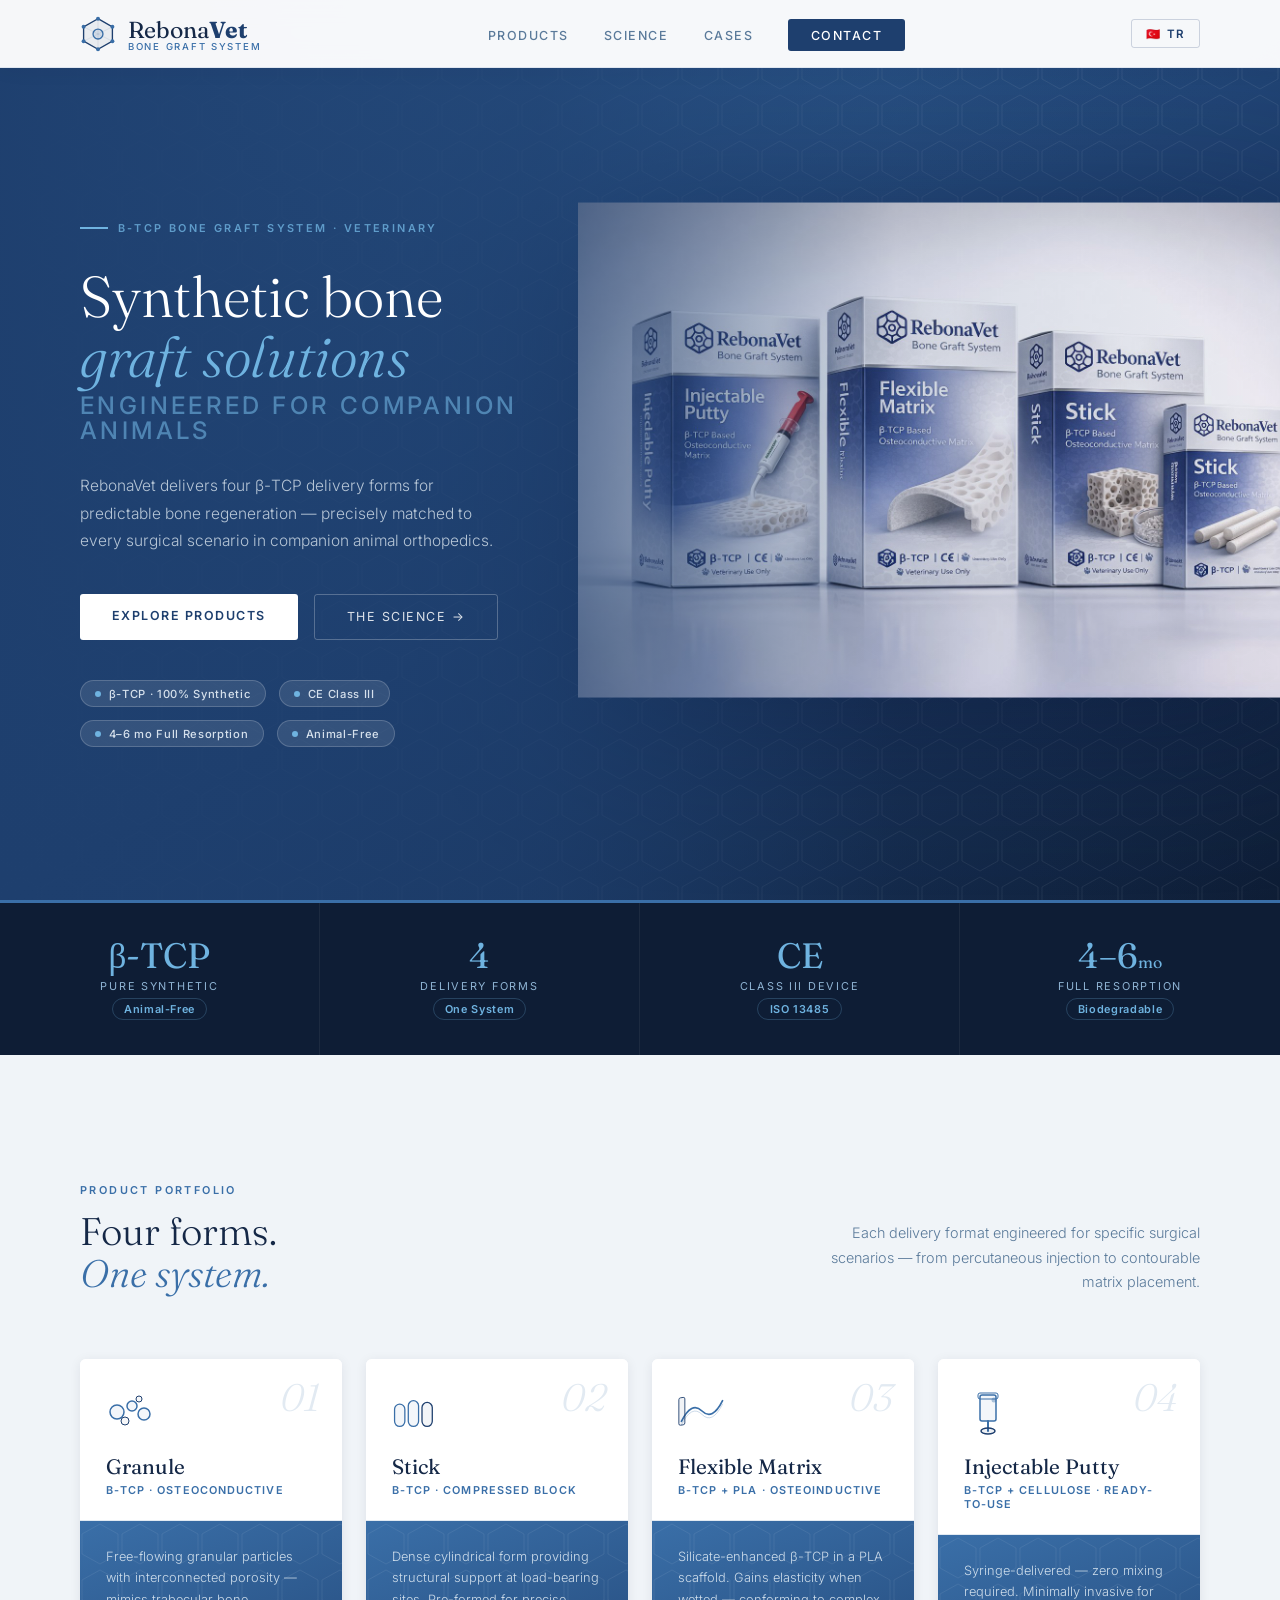
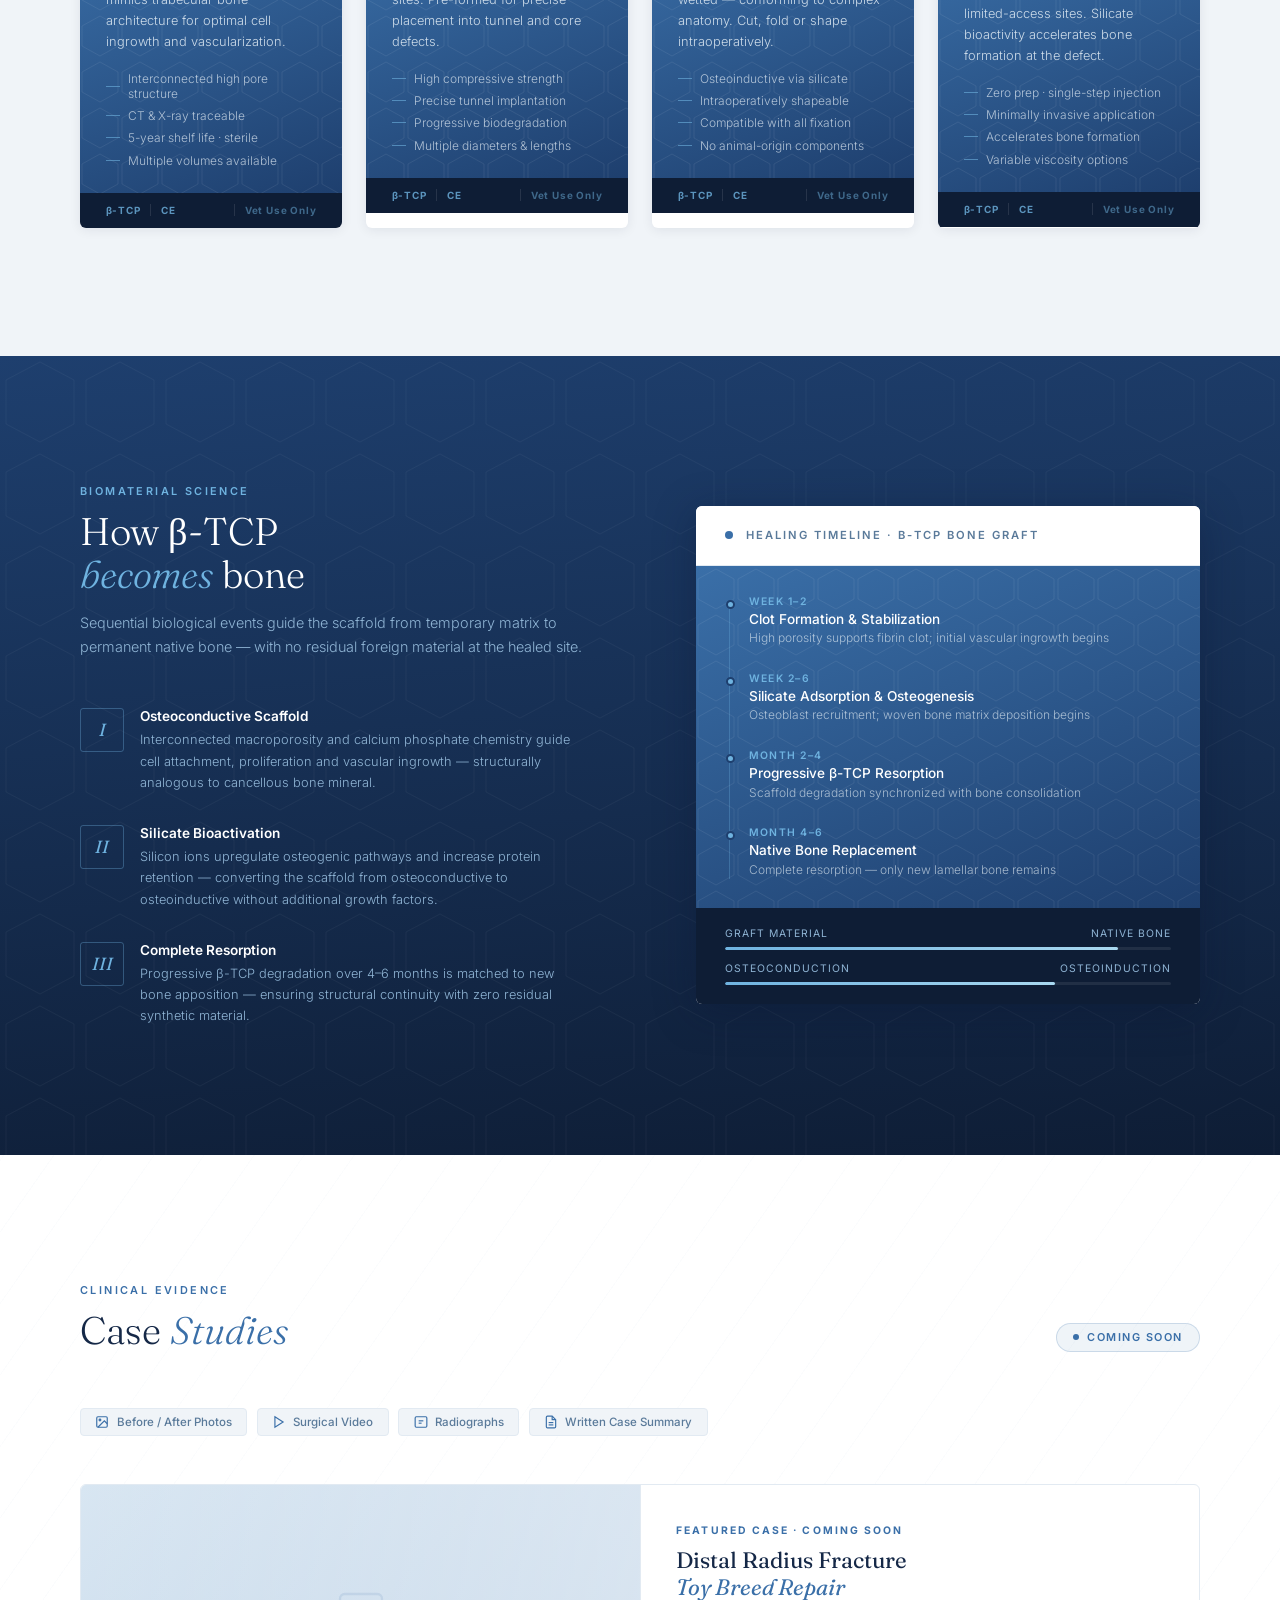
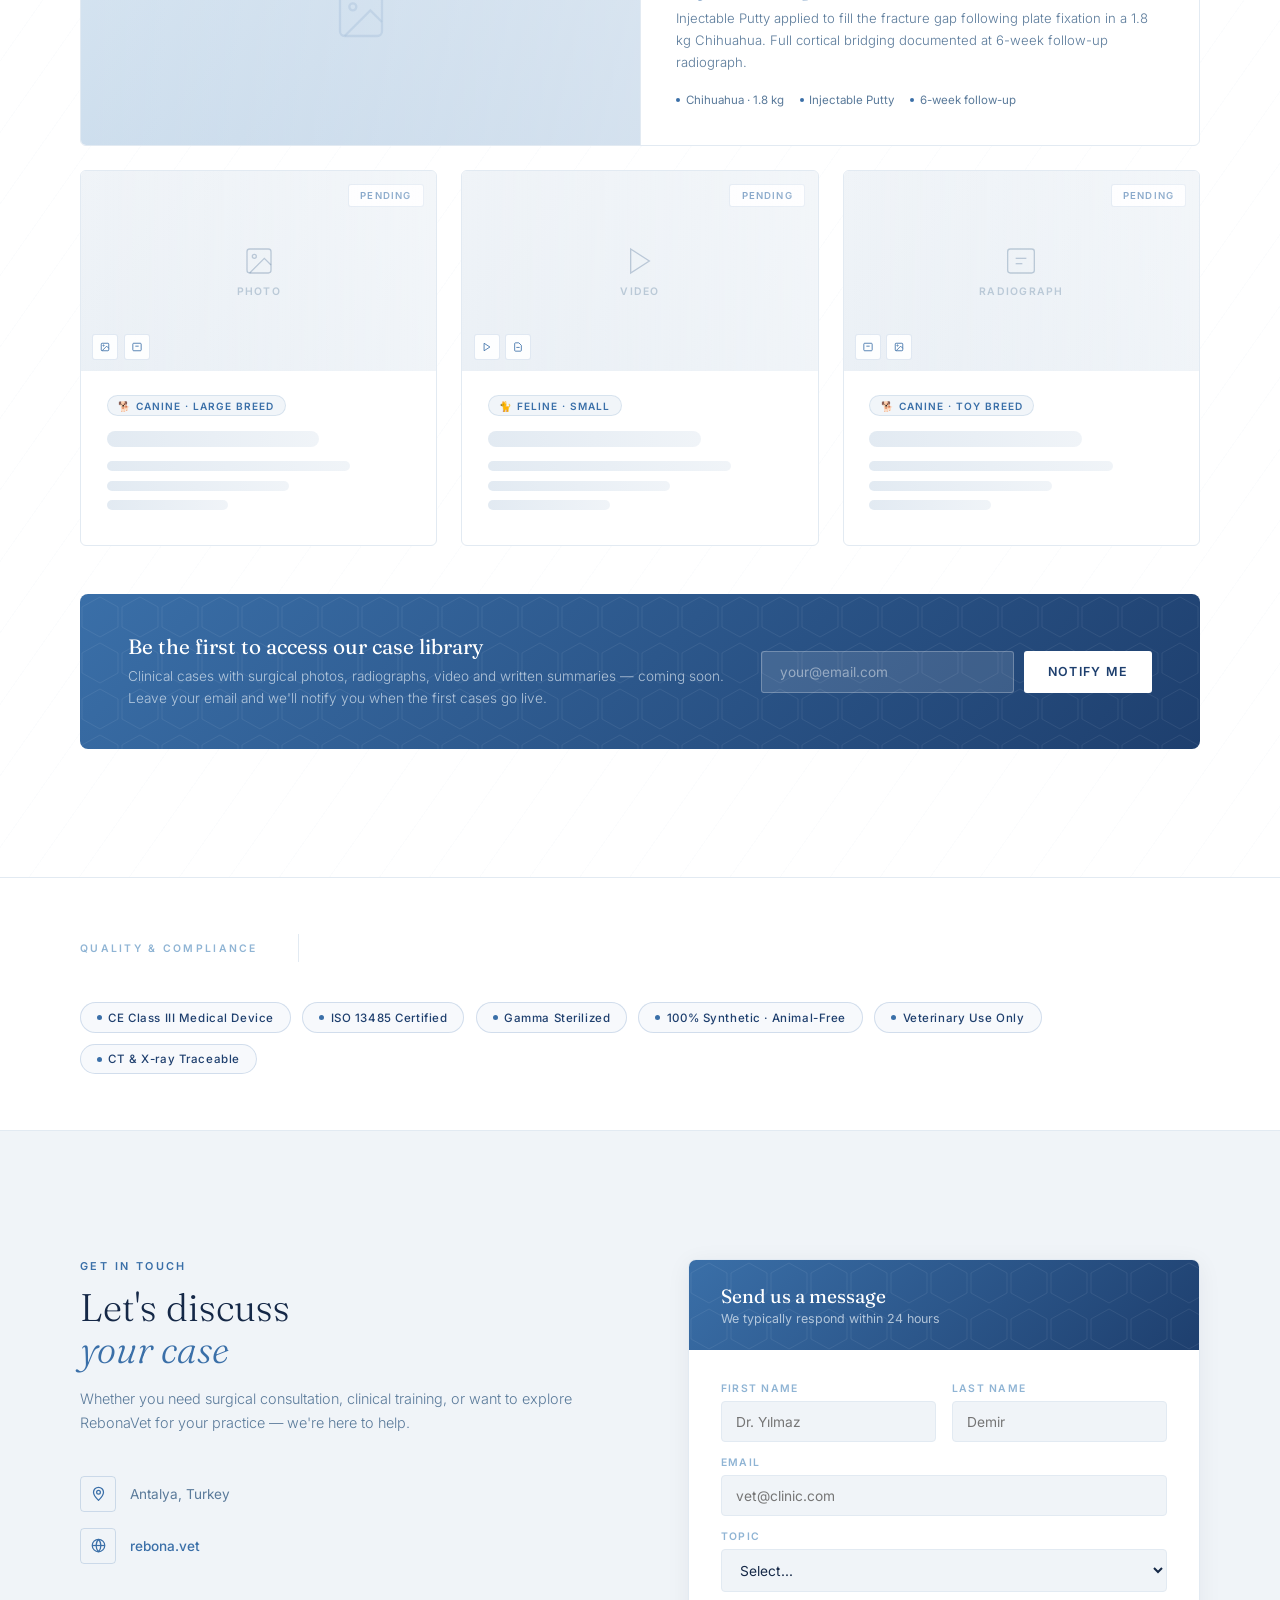
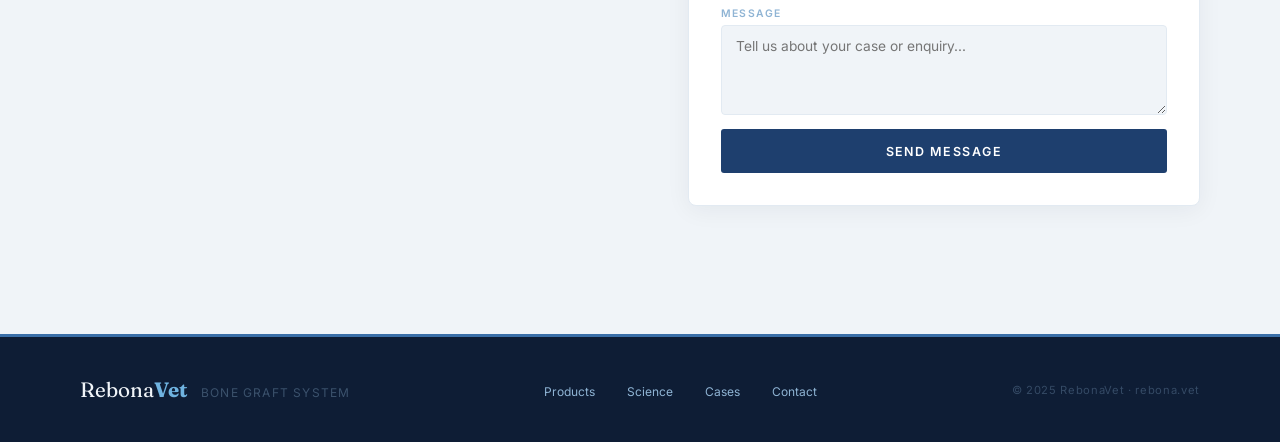
==== index.html @ 5a51180f "Rename rebonavet-v6.html to index.html" ====
<!DOCTYPE html>
<html lang="en">
<head>
<meta charset="UTF-8">
<meta name="viewport" content="width=device-width, initial-scale=1.0">
<title>RebonaVet — Bone Graft System</title>
<link href="https://fonts.googleapis.com/css2?family=Inter:wght@300;400;500;600;700&family=Fraunces:ital,wght@0,300;0,400;0,700;1,300;1,400&display=swap" rel="stylesheet">
<style>
:root {
  --white:       #ffffff;
  --off-white:   #f0f4f8;
  --silver:      #e2eaf2;
  --blue-lo:     #3a6fa8;
  --blue-hi:     #1e3f6e;
  --navy:        #152847;
  --navy-deep:   #0e1d35;
  --sky:         #6fb3e0;
  --text-dim:    #8fb4d4;
  --mid:         #5a7a9a;
  --hex-pat: url("data:image/svg+xml,%3Csvg xmlns='http://www.w3.org/2000/svg' width='40' height='46'%3E%3Cpolygon points='20,3 38,13 38,33 20,43 2,33 2,13' fill='none' stroke='rgba(255,255,255,0.07)' stroke-width='1'/%3E%3C/svg%3E");
}
*,*::before,*::after{box-sizing:border-box;margin:0;padding:0}
html{scroll-behavior:smooth}
body{font-family:'Inter',sans-serif;background:var(--off-white);color:var(--navy);overflow-x:hidden}

/* ── NAV ── */
nav{
  position:fixed;top:0;left:0;right:0;z-index:100;
  display:flex;align-items:center;justify-content:space-between;
  padding:0 5rem;height:68px;
  background:rgba(255,255,255,0.96);
  backdrop-filter:blur(12px);
  border-bottom:1px solid rgba(58,111,168,0.12);
  box-shadow:0 1px 20px rgba(14,29,53,0.06);
}
.nav-brand{display:flex;align-items:center;gap:.75rem;text-decoration:none}
.brand-text{font-family:'Fraunces',serif;font-size:1.45rem;font-weight:400;color:var(--navy)}
.brand-text b{font-weight:700;color:var(--blue-hi)}
.brand-sub{font-size:.6rem;letter-spacing:.18em;text-transform:uppercase;color:var(--blue-lo);font-weight:500;display:block;margin-top:-3px}
.nav-links{display:flex;gap:2.2rem;list-style:none;align-items:center}
.nav-links a{text-decoration:none;color:var(--mid);font-size:.78rem;letter-spacing:.12em;text-transform:uppercase;font-weight:500;transition:color .25s}
.nav-links a:hover{color:var(--blue-hi)}
.nav-cta{background:var(--blue-hi)!important;color:#fff!important;padding:.55rem 1.4rem;border-radius:3px;transition:background .25s!important}
.nav-cta:hover{background:var(--blue-lo)!important}

/* ── HERO — full-width cinematic ── */
.hero{
  min-height:100vh;
  padding-top:68px;
  position:relative;
  overflow:hidden;
  display:flex;
  align-items:stretch;
}

/* background: full blue gradient */
.hero-bg{
  position:absolute;inset:0;
  background:linear-gradient(150deg,var(--blue-lo) 0%,var(--blue-hi) 55%,var(--navy-deep) 100%);
}
.hero-bg::after{
  content:'';position:absolute;inset:0;
  background-image:var(--hex-pat);
  background-size:40px 46px;
}

/* large translucent box image on right */
.hero-img-bg{
  position:absolute;
  right:-40px;top:50%;
  transform:translateY(-50%);
  width:58%;
  z-index:1;
  opacity:.92;
  filter:drop-shadow(0 30px 80px rgba(10,20,50,.5));
  transition:transform .6s ease;
}
.hero-img-bg:hover{transform:translateY(-52%) scale(1.02)}

/* subtle dark gradient over image on right so it blends */
.hero-vignette{
  position:absolute;inset:0;
  background:linear-gradient(90deg,
    rgba(30,63,110,.98) 0%,
    rgba(30,63,110,.7) 42%,
    rgba(30,63,110,.1) 70%,
    transparent 100%);
  z-index:2;
}

/* content on left */
.hero-content{
  position:relative;z-index:3;
  max-width:600px;
  padding:6rem 5rem;
  display:flex;flex-direction:column;justify-content:center;
}

.hero-eyebrow{
  display:flex;align-items:center;gap:.6rem;
  font-size:.68rem;letter-spacing:.22em;text-transform:uppercase;
  color:rgba(111,179,224,.8);font-weight:600;margin-bottom:2rem;
  animation:fadeUp .8s ease both;
}
.hero-eyebrow::before{content:'';width:28px;height:1.5px;background:var(--sky)}

@keyframes fadeUp{from{opacity:0;transform:translateY(22px)}to{opacity:1;transform:translateY(0)}}

.hero h1{
  font-family:'Fraunces',serif;
  font-size:clamp(3rem,4.5vw,5.2rem);
  font-weight:300;line-height:1.03;
  color:#fff;margin-bottom:1.8rem;
  animation:fadeUp .8s .1s ease both;
}
.hero h1 em{font-style:italic;color:var(--sky)}
.hero h1 .sub-line{
  display:block;font-family:'Inter',sans-serif;
  font-size:.42em;font-weight:500;letter-spacing:.14em;
  text-transform:uppercase;color:rgba(111,179,224,.6);margin-top:.5rem;
}

.hero-p{
  font-size:.97rem;color:rgba(232,241,248,.75);line-height:1.75;
  font-weight:300;max-width:420px;margin-bottom:2.5rem;
  animation:fadeUp .8s .2s ease both;
}

.hero-btns{display:flex;gap:1rem;flex-wrap:wrap;animation:fadeUp .8s .3s ease both}

.btn-white{
  background:#fff;color:var(--blue-hi);
  padding:.9rem 2rem;border:none;border-radius:3px;
  font-family:'Inter',sans-serif;font-size:.78rem;font-weight:600;
  letter-spacing:.12em;text-transform:uppercase;
  cursor:pointer;text-decoration:none;display:inline-block;
  transition:all .3s;
}
.btn-white:hover{background:var(--sky);color:#fff;transform:translateY(-2px);box-shadow:0 8px 24px rgba(10,20,50,.25)}

.btn-ghost-w{
  background:transparent;color:rgba(255,255,255,.85);
  padding:.9rem 2rem;border:1.5px solid rgba(255,255,255,.25);border-radius:3px;
  font-family:'Inter',sans-serif;font-size:.78rem;font-weight:400;
  letter-spacing:.12em;text-transform:uppercase;
  cursor:pointer;text-decoration:none;display:inline-block;transition:all .3s;
}
.btn-ghost-w:hover{border-color:rgba(255,255,255,.6);background:rgba(255,255,255,.08)}

/* hero pills */
.hero-pills{
  display:flex;gap:.8rem;flex-wrap:wrap;margin-top:2.5rem;
  animation:fadeUp .8s .4s ease both;
}
.h-pill{
  display:flex;align-items:center;gap:.45rem;
  background:rgba(255,255,255,.1);border:1px solid rgba(255,255,255,.18);
  border-radius:20px;padding:.35rem .9rem;
  font-size:.7rem;font-weight:500;color:rgba(232,241,248,.9);
  letter-spacing:.06em;backdrop-filter:blur(4px);
}
.h-pill-dot{width:6px;height:6px;border-radius:50%;background:var(--sky);flex-shrink:0}

/* ── STATS ── */
.stats{
  background:var(--navy-deep);
  display:grid;grid-template-columns:repeat(4,1fr);
  border-top:3px solid var(--blue-lo);
}
.stat{padding:2.2rem 2rem;text-align:center;border-right:1px solid rgba(255,255,255,.06)}
.stat:last-child{border-right:none}
.stat-val{font-family:'Fraunces',serif;font-size:2.2rem;font-weight:400;color:var(--sky);line-height:1;margin-bottom:.35rem}
.stat-lbl{font-size:.68rem;letter-spacing:.16em;text-transform:uppercase;color:var(--text-dim)}
.stat-badge{display:inline-flex;align-items:center;gap:.4rem;border:1px solid rgba(111,179,224,.25);padding:.2rem .7rem;border-radius:20px;font-size:.68rem;font-weight:600;color:var(--sky);letter-spacing:.06em;margin-top:.3rem}

/* ── PRODUCTS ── */
.products{padding:8rem 5rem;background:var(--off-white)}
.sec-header{display:flex;align-items:flex-end;justify-content:space-between;margin-bottom:4rem;flex-wrap:wrap;gap:2rem}
.sec-tag{font-size:.68rem;letter-spacing:.22em;text-transform:uppercase;color:var(--blue-lo);font-weight:600;display:block;margin-bottom:.8rem}
.sec-title{font-family:'Fraunces',serif;font-size:clamp(1.8rem,3vw,2.8rem);font-weight:300;color:var(--navy);line-height:1.1}
.sec-title em{font-style:italic;color:var(--blue-lo)}
.sec-desc{font-size:.9rem;color:var(--mid);line-height:1.7;font-weight:300;max-width:380px;text-align:right}

.product-cards{display:grid;grid-template-columns:repeat(4,1fr);gap:1.5rem}
.pcard{border-radius:6px;overflow:hidden;box-shadow:0 2px 12px rgba(14,29,53,.08);transition:transform .35s,box-shadow .35s;background:#fff}
.pcard:hover{transform:translateY(-8px);box-shadow:0 16px 48px rgba(14,29,53,.16)}
.pcard-top{background:#fff;padding:1.8rem 1.6rem 1.4rem;border-bottom:1px solid var(--silver);position:relative}
.pcard-icon{width:48px;height:48px;margin-bottom:1rem}
.pcard-num{position:absolute;top:1.2rem;right:1.4rem;font-family:'Fraunces',serif;font-size:2.4rem;font-weight:300;font-style:italic;color:var(--silver);line-height:1}
.pcard-name{font-family:'Fraunces',serif;font-size:1.3rem;font-weight:400;color:var(--navy);line-height:1.15;margin-bottom:.25rem}
.pcard-formula{font-size:.68rem;font-weight:600;color:var(--blue-lo);letter-spacing:.1em;text-transform:uppercase}
.pcard-body{background:linear-gradient(160deg,#3a6fa8 0%,#1e3f6e 100%);padding:1.6rem;position:relative;overflow:hidden}
.pcard-body::before{content:'';position:absolute;inset:0;background-image:var(--hex-pat);background-size:40px 46px}
.pcard-desc{font-size:.8rem;color:rgba(232,241,248,.85);line-height:1.65;font-weight:300;margin-bottom:1.2rem;position:relative;z-index:1}
.pcard-feats{list-style:none;display:flex;flex-direction:column;gap:.45rem;position:relative;z-index:1}
.pcard-feats li{display:flex;align-items:center;gap:.55rem;font-size:.75rem;color:rgba(232,241,248,.7);font-weight:300}
.pcard-feats li::before{content:'';width:14px;height:1px;background:rgba(111,179,224,.6);flex-shrink:0}
.pcard-foot{background:var(--navy-deep);padding:.7rem 1.6rem;display:flex;align-items:center;gap:.6rem}
.pcard-badge{display:flex;align-items:center;gap:.3rem;font-size:.62rem;font-weight:700;color:rgba(111,179,224,.8);letter-spacing:.08em}
.pcard-badge+.pcard-badge{padding-left:.6rem;border-left:1px solid rgba(255,255,255,.1)}

/* ── SCIENCE ── */
.science{background:linear-gradient(175deg,var(--blue-hi) 0%,var(--navy-deep) 100%);padding:8rem 5rem;position:relative;overflow:hidden}
.science::before{content:'';position:absolute;inset:0;background-image:url("data:image/svg+xml,%3Csvg xmlns='http://www.w3.org/2000/svg' width='80' height='92'%3E%3Cpolygon points='40,6 74,24 74,68 40,86 6,68 6,24' fill='none' stroke='rgba(255,255,255,0.04)' stroke-width='1'/%3E%3C/svg%3E");background-size:80px 92px}
.science-inner{position:relative;z-index:1;display:grid;grid-template-columns:1fr 1fr;gap:7rem;align-items:center;max-width:1300px;margin:0 auto}
.science .sec-title{color:#fff}
.science .sec-title em{color:var(--sky)}
.science .sec-tag{color:var(--sky)}
.sci-points{margin-top:3rem;display:flex;flex-direction:column;gap:2rem}
.sci-pt{display:grid;grid-template-columns:44px 1fr;gap:1rem;align-items:flex-start}
.sci-pt-n{width:44px;height:44px;border:1px solid rgba(111,179,224,.35);border-radius:3px;display:flex;align-items:center;justify-content:center;font-family:'Fraunces',serif;font-size:1.1rem;font-style:italic;color:var(--sky);flex-shrink:0}
.sci-pt-txt h4{font-size:.85rem;font-weight:600;color:#fff;margin-bottom:.35rem}
.sci-pt-txt p{font-size:.8rem;color:var(--text-dim);line-height:1.65;font-weight:300}

.timeline-card{background:rgba(255,255,255,.97);border-radius:6px;overflow:hidden;box-shadow:0 8px 40px rgba(10,20,50,.35)}
.tc-header{background:#fff;padding:1.4rem 1.8rem;border-bottom:1px solid var(--silver);display:flex;align-items:center;gap:.8rem}
.tc-header-dot{width:8px;height:8px;border-radius:50%;background:var(--blue-lo)}
.tc-header-title{font-size:.7rem;letter-spacing:.18em;text-transform:uppercase;color:var(--mid);font-weight:600}
.tc-body{background:linear-gradient(160deg,#3a6fa8,#1e3f6e);padding:1.8rem;position:relative}
.tc-body::before{content:'';position:absolute;inset:0;background-image:var(--hex-pat);background-size:40px 46px}
.tl{position:relative;z-index:1;padding-left:1.5rem}
.tl::before{content:'';position:absolute;left:4px;top:6px;bottom:0;width:1px;background:rgba(111,179,224,.3)}
.tl-item{position:relative;padding-bottom:1.5rem}
.tl-item:last-child{padding-bottom:0}
.tl-dot{position:absolute;left:-1.45rem;top:5px;width:9px;height:9px;border-radius:50%;background:var(--sky);border:2px solid var(--blue-hi)}
.tl-t{font-size:.65rem;color:var(--sky);letter-spacing:.12em;text-transform:uppercase;font-weight:600;margin-bottom:.2rem}
.tl-e{font-size:.85rem;color:#fff;font-weight:500;margin-bottom:.15rem}
.tl-d{font-size:.75rem;color:rgba(232,241,248,.65);line-height:1.55;font-weight:300}
.tc-foot{background:var(--navy-deep);padding:1.2rem 1.8rem}
.rz-row{margin-bottom:.8rem}.rz-row:last-child{margin-bottom:0}
.rz-lbl-row{display:flex;justify-content:space-between;font-size:.65rem;letter-spacing:.1em;text-transform:uppercase;color:var(--text-dim);margin-bottom:.4rem}
.rz-bar{height:3px;background:rgba(255,255,255,.08);border-radius:2px;overflow:hidden}
.rz-fill{height:100%;background:linear-gradient(90deg,var(--sky),#a8d8f0);border-radius:2px;animation:rz 2s ease forwards;width:0}
@keyframes rz{to{width:var(--w)}}

/* ═══════════════════════════════════════
   CASE STUDIES SECTION
═══════════════════════════════════════ */
.cases{
  padding:8rem 5rem;
  background:var(--white);
  position:relative;
  overflow:hidden;
}

/* subtle diagonal stripe bg */
.cases::before{
  content:'';position:absolute;inset:0;
  background:repeating-linear-gradient(
    -55deg,
    transparent,transparent 40px,
    rgba(58,111,168,.02) 40px,rgba(58,111,168,.02) 41px
  );
}

.cases-inner{position:relative;z-index:1;max-width:1300px;margin:0 auto}

.cases-header{
  display:grid;grid-template-columns:1fr auto;align-items:end;
  gap:2rem;margin-bottom:3.5rem;
}

.coming-pill{
  display:inline-flex;align-items:center;gap:.5rem;
  background:rgba(58,111,168,.08);
  border:1px solid rgba(58,111,168,.2);
  border-radius:20px;padding:.4rem 1rem;
  font-size:.68rem;letter-spacing:.14em;text-transform:uppercase;
  color:var(--blue-lo);font-weight:600;white-space:nowrap;
}
.coming-pill::before{
  content:'';width:6px;height:6px;border-radius:50%;
  background:var(--blue-lo);
  animation:blink 2s ease infinite;
}
@keyframes blink{0%,100%{opacity:1}50%{opacity:.25}}

/* format icons row */
.format-tags{
  display:flex;gap:.6rem;flex-wrap:wrap;margin-bottom:3rem;
}
.fmt-tag{
  display:flex;align-items:center;gap:.45rem;
  border:1px solid var(--silver);
  border-radius:4px;padding:.4rem .9rem;
  font-size:.72rem;color:var(--mid);font-weight:500;
  background:var(--off-white);
  transition:all .25s;
}
.fmt-tag:hover{border-color:var(--blue-lo);color:var(--blue-hi);background:rgba(58,111,168,.04)}
.fmt-tag svg{flex-shrink:0;color:var(--blue-lo)}

/* skeleton cards grid */
.cases-grid{
  display:grid;
  grid-template-columns:repeat(3,1fr);
  gap:1.5rem;
  margin-bottom:3rem;
}

.case-card{
  border-radius:6px;overflow:hidden;
  border:1px solid var(--silver);
  background:#fff;
  transition:box-shadow .3s,transform .3s;
  position:relative;
}
.case-card:hover{
  box-shadow:0 12px 40px rgba(14,29,53,.1);
  transform:translateY(-4px);
}

/* image placeholder area */
.cc-img{
  height:200px;
  background:linear-gradient(135deg,var(--off-white) 0%,var(--silver) 100%);
  position:relative;overflow:hidden;
  display:flex;align-items:center;justify-content:center;
}

/* skeleton shimmer */
.cc-img::after{
  content:'';
  position:absolute;inset:0;
  background:linear-gradient(90deg,transparent 0%,rgba(255,255,255,.5) 50%,transparent 100%);
  background-size:200% 100%;
  animation:shimmer 2s ease infinite;
}
@keyframes shimmer{
  0%{background-position:-200% 0}
  100%{background-position:200% 0}
}

.cc-img-icon{
  z-index:1;position:relative;
  display:flex;flex-direction:column;align-items:center;gap:.5rem;
  color:rgba(90,122,154,.35);
}
.cc-img-icon span{font-size:.65rem;letter-spacing:.12em;text-transform:uppercase;font-weight:600}

/* multi-format indicator */
.cc-formats{
  position:absolute;bottom:.7rem;left:.7rem;
  display:flex;gap:.35rem;z-index:2;
}
.cc-fmt-dot{
  width:26px;height:26px;border-radius:3px;
  background:rgba(255,255,255,.9);
  border:1px solid rgba(58,111,168,.15);
  display:flex;align-items:center;justify-content:center;
  color:var(--blue-lo);
}

/* body */
.cc-body{padding:1.4rem 1.6rem 1.6rem}

/* skeleton lines */
.sk-line{
  height:10px;border-radius:20px;
  background:linear-gradient(90deg,var(--silver) 0%,var(--off-white) 50%,var(--silver) 100%);
  background-size:200% 100%;
  animation:shimmer 2s ease infinite;
  margin-bottom:.6rem;
}
.sk-line.wide{width:80%}
.sk-line.mid{width:60%}
.sk-line.short{width:40%}
.sk-line.title{height:16px;width:70%;margin-bottom:.9rem}

.cc-species{
  display:inline-flex;align-items:center;gap:.35rem;
  background:rgba(58,111,168,.07);
  border:1px solid rgba(58,111,168,.14);
  border-radius:20px;padding:.22rem .65rem;
  font-size:.63rem;font-weight:600;letter-spacing:.1em;text-transform:uppercase;
  color:var(--blue-lo);margin-bottom:.9rem;
}

.cc-pending{
  position:absolute;top:.8rem;right:.8rem;
  background:rgba(255,255,255,.92);border:1px solid rgba(58,111,168,.2);
  border-radius:3px;padding:.3rem .7rem;
  font-size:.6rem;letter-spacing:.12em;text-transform:uppercase;
  font-weight:600;color:var(--blue-lo);
  backdrop-filter:blur(4px);
}

/* FEATURED wide card */
.case-card-wide{
  grid-column:1 / -1;
  display:grid;grid-template-columns:1fr 1fr;
  border-radius:6px;overflow:hidden;
  border:1px solid var(--silver);background:#fff;
  transition:box-shadow .3s,transform .3s;
}
.case-card-wide:hover{box-shadow:0 12px 40px rgba(14,29,53,.1);transform:translateY(-4px)}
.cc-wide-img{
  height:260px;
  background:linear-gradient(135deg,#d8e6f2 0%,#b8cee4 100%);
  position:relative;overflow:hidden;
  display:flex;align-items:center;justify-content:center;
  color:rgba(58,111,168,.4);
}
.cc-wide-img::after{
  content:'';position:absolute;inset:0;
  background:linear-gradient(90deg,transparent,rgba(255,255,255,.4),transparent);
  background-size:200% 100%;
  animation:shimmer 2.5s ease infinite;
}
.cc-wide-body{
  padding:2rem 2.2rem;
  display:flex;flex-direction:column;justify-content:center;
  border-left:1px solid var(--silver);
}
.cc-wide-tag{
  font-size:.65rem;letter-spacing:.2em;text-transform:uppercase;
  color:var(--blue-lo);font-weight:700;margin-bottom:.6rem;
}
.cc-wide-title{
  font-family:'Fraunces',serif;font-size:1.4rem;font-weight:400;
  color:var(--navy);margin-bottom:.5rem;line-height:1.2;
}
.cc-wide-title em{font-style:italic;color:var(--blue-lo)}
.cc-wide-desc{
  font-size:.82rem;color:var(--mid);line-height:1.65;
  font-weight:300;margin-bottom:1.2rem;
}
.cc-wide-meta{
  display:flex;gap:1rem;flex-wrap:wrap;
}
.cc-meta-item{
  display:flex;align-items:center;gap:.35rem;
  font-size:.72rem;color:var(--mid);font-weight:400;
}
.cc-meta-dot{width:4px;height:4px;border-radius:50%;background:var(--blue-lo)}

/* notify box */
.cases-notify{
  background:linear-gradient(135deg,var(--blue-lo),var(--blue-hi));
  border-radius:8px;padding:2.5rem 3rem;
  display:grid;grid-template-columns:1fr auto;
  align-items:center;gap:2rem;
  position:relative;overflow:hidden;
}
.cases-notify::before{
  content:'';position:absolute;inset:0;
  background-image:var(--hex-pat);background-size:40px 46px;
}
.notify-text{position:relative;z-index:1}
.notify-text h3{
  font-family:'Fraunces',serif;font-size:1.3rem;font-weight:400;
  color:#fff;margin-bottom:.4rem;
}
.notify-text p{font-size:.85rem;color:rgba(232,241,248,.7);font-weight:300;line-height:1.6}
.notify-form{
  position:relative;z-index:1;
  display:flex;gap:.6rem;
}
.notify-input{
  background:rgba(255,255,255,.12);
  border:1px solid rgba(255,255,255,.25);
  border-radius:3px;
  padding:.75rem 1.1rem;
  color:#fff;font-family:'Inter',sans-serif;font-size:.85rem;
  outline:none;min-width:220px;
  transition:border-color .25s;
}
.notify-input::placeholder{color:rgba(255,255,255,.45)}
.notify-input:focus{border-color:rgba(255,255,255,.6)}
.notify-btn{
  background:#fff;color:var(--blue-hi);
  padding:.75rem 1.5rem;border:none;border-radius:3px;
  font-family:'Inter',sans-serif;font-size:.78rem;font-weight:600;
  letter-spacing:.1em;text-transform:uppercase;
  cursor:pointer;white-space:nowrap;transition:all .25s;
}
.notify-btn:hover{background:var(--sky);color:#fff}

/* ── QUALITY ── */
.quality{background:var(--white);padding:3.5rem 5rem;border-top:1px solid var(--silver);border-bottom:1px solid var(--silver)}
.quality-inner{display:flex;align-items:center;gap:2.5rem;flex-wrap:wrap;max-width:1300px;margin:0 auto}
.q-lbl{font-size:.65rem;letter-spacing:.22em;text-transform:uppercase;color:var(--text-dim);font-weight:600;white-space:nowrap}
.q-sep{width:1px;height:28px;background:var(--silver);flex-shrink:0}
.q-badges{display:flex;gap:.7rem;flex-wrap:wrap}
.q-b{display:flex;align-items:center;gap:.4rem;border:1px solid rgba(58,111,168,.2);padding:.45rem 1rem;border-radius:20px;font-size:.72rem;color:var(--blue-hi);font-weight:500;letter-spacing:.05em;background:rgba(58,111,168,.04);transition:all .25s}
.q-b:hover{background:rgba(58,111,168,.1);border-color:var(--blue-lo)}
.q-b-dot{width:5px;height:5px;border-radius:50%;background:var(--blue-lo)}

/* ── CONTACT ── */
.contact{padding:8rem 5rem;background:var(--off-white);display:grid;grid-template-columns:1fr 1fr;gap:6rem;max-width:1400px;margin:0 auto;align-items:start}
.contact-details{margin-top:2.5rem;display:flex;flex-direction:column;gap:1rem}
.c-det{display:flex;align-items:center;gap:.9rem;font-size:.85rem;color:var(--mid)}
.c-det-icon{width:36px;height:36px;border:1px solid rgba(58,111,168,.2);border-radius:4px;display:flex;align-items:center;justify-content:center;flex-shrink:0;color:var(--blue-lo)}
.c-det a{color:var(--blue-lo);text-decoration:none;font-weight:500}
.form-box{background:#fff;border:1px solid var(--silver);border-radius:8px;overflow:hidden;box-shadow:0 4px 24px rgba(14,29,53,.06)}
.form-box-head{background:linear-gradient(135deg,var(--blue-lo),var(--blue-hi));padding:1.5rem 2rem;position:relative;overflow:hidden}
.form-box-head::before{content:'';position:absolute;inset:0;background-image:var(--hex-pat);background-size:40px 46px}
.form-box-head h3{font-family:'Fraunces',serif;font-size:1.2rem;font-weight:400;color:#fff;position:relative;z-index:1}
.form-box-head p{font-size:.78rem;color:rgba(232,241,248,.7);position:relative;z-index:1;margin-top:.2rem}
.form-box-body{padding:2rem}
.form-row{display:grid;grid-template-columns:1fr 1fr;gap:1rem}
.fg{display:flex;flex-direction:column;gap:.35rem;margin-bottom:.9rem}
.fg label{font-size:.65rem;letter-spacing:.12em;text-transform:uppercase;color:var(--text-dim);font-weight:600}
.fg input,.fg select,.fg textarea{background:var(--off-white);border:1px solid var(--silver);border-radius:4px;padding:.72rem .9rem;color:var(--navy);font-family:'Inter',sans-serif;font-size:.86rem;outline:none;transition:border-color .25s;width:100%}
.fg input:focus,.fg select:focus,.fg textarea:focus{border-color:var(--blue-lo);box-shadow:0 0 0 3px rgba(58,111,168,.08)}
.fg textarea{resize:vertical;min-height:90px}
.fg select option{background:#fff}
.btn-blue{background:var(--blue-hi);color:#fff;padding:.9rem 2rem;border:none;border-radius:3px;font-family:'Inter',sans-serif;font-size:.78rem;font-weight:600;letter-spacing:.12em;text-transform:uppercase;cursor:pointer;text-decoration:none;display:inline-block;transition:all .3s}
.btn-blue:hover{background:var(--blue-lo);transform:translateY(-2px);box-shadow:0 8px 24px rgba(30,63,110,.25)}

/* ── FOOTER ── */
footer{background:var(--navy-deep);border-top:3px solid var(--blue-lo);padding:2.5rem 5rem;display:flex;align-items:center;justify-content:space-between;flex-wrap:wrap;gap:1.5rem}
.ft-logo{font-family:'Fraunces',serif;font-size:1.3rem;color:var(--off-white);font-weight:400}
.ft-logo b{color:var(--sky)}
.ft-links{display:flex;gap:2rem;list-style:none}
.ft-links a{text-decoration:none;color:var(--text-dim);font-size:.75rem;transition:color .25s}
.ft-links a:hover{color:var(--sky)}
.ft-copy{font-size:.7rem;color:rgba(143,180,212,.3);letter-spacing:.06em}

/* ── RESPONSIVE ── */
@media(max-width:1100px){
  nav{padding:0 2rem}
  .nav-links{display:none}
  .hero-content{padding:4rem 2rem}
  .hero-img-bg{width:75%;opacity:.4}
  .stats{grid-template-columns:repeat(2,1fr)}
  .products,.science,.cases{padding:5rem 2rem}
  .product-cards{grid-template-columns:repeat(2,1fr)}
  .sec-header{flex-direction:column;align-items:flex-start}
  .sec-desc{text-align:left}
  .science-inner{grid-template-columns:1fr;gap:3rem}
  .cases-grid{grid-template-columns:1fr 1fr}
  .case-card-wide{grid-template-columns:1fr;grid-column:auto}
  .cc-wide-img{height:200px}
  .cases-notify{grid-template-columns:1fr;gap:1.5rem}
  .notify-form{flex-direction:column}
  .notify-input{min-width:auto}
  .contact{grid-template-columns:1fr;padding:5rem 2rem;gap:3rem}
  .quality{padding:2.5rem 2rem}
  footer{padding:2rem;flex-direction:column;text-align:center}
  .form-row{grid-template-columns:1fr}
  .cases-header{grid-template-columns:1fr;gap:1rem}
}
@media(max-width:600px){
  .product-cards,.cases-grid{grid-template-columns:1fr}
  .stats{grid-template-columns:1fr 1fr}
}
</style>
</head>
<body>

<!-- NAV -->
<nav>
  <a href="#" class="nav-brand">
    <svg width="36" height="36" viewBox="0 0 40 40" fill="none">
      <polygon points="20,3 36,12 36,28 20,37 4,28 4,12" stroke="#1e3f6e" stroke-width="1.5" fill="rgba(30,63,110,0.06)"/>
      <circle cx="20" cy="20" r="5.5" stroke="#3a6fa8" stroke-width="1.5" fill="rgba(58,111,168,0.12)"/>
      <circle cx="20" cy="3" r="2.2" fill="#3a6fa8"/>
      <circle cx="36" cy="12" r="2.2" fill="#3a6fa8"/>
      <circle cx="36" cy="28" r="2.2" fill="#3a6fa8"/>
      <circle cx="20" cy="37" r="2.2" fill="#3a6fa8"/>
      <circle cx="4" cy="28" r="2.2" fill="#3a6fa8"/>
      <circle cx="4" cy="12" r="2.2" fill="#3a6fa8"/>
      <line x1="20" y1="3" x2="20" y2="37" stroke="rgba(30,63,110,0.2)" stroke-width="0.5"/>
      <line x1="4" y1="12" x2="36" y2="28" stroke="rgba(30,63,110,0.2)" stroke-width="0.5"/>
      <line x1="36" y1="12" x2="4" y2="28" stroke="rgba(30,63,110,0.2)" stroke-width="0.5"/>
    </svg>
    <div>
      <span class="brand-text">Rebona<b>Vet</b></span>
      <span class="brand-sub" data-i18n="brand_sub">Bone Graft System</span>
    </div>
  </a>
  <ul class="nav-links">
    <li><a href="#products" data-i18n="nav_products">Products</a></li>
    <li><a href="#science" data-i18n="nav_science">Science</a></li>
    <li><a href="#cases" data-i18n="nav_cases">Cases</a></li>
    <li><a href="#contact" class="nav-cta" data-i18n="nav_contact">Contact</a></li>
  </ul>
  <button id="lang-btn" onclick="toggleLang()" style="background:transparent;border:1.5px solid rgba(30,63,110,.2);border-radius:3px;padding:.38rem .85rem;font-family:'Inter',sans-serif;font-size:.72rem;font-weight:600;letter-spacing:.1em;color:var(--blue-hi);cursor:pointer;transition:all .25s;display:flex;align-items:center;gap:.4rem;" onmouseover="this.style.background='rgba(30,63,110,.07)'" onmouseout="this.style.background='transparent'"><span id="lang-flag">🇹🇷</span> TR</button>
</nav>

<!-- HERO — sinematik full-width -->
<section class="hero">
  <div class="hero-bg"></div>
  <img class="hero-img-bg" src="[data-uri]" alt="RebonaVet Bone Graft System">
  <div class="hero-vignette"></div>

  <div class="hero-content">
    <div class="hero-eyebrow">β-TCP Bone Graft System · Veterinary</div>

    <h1>
      Synthetic bone<br>
      <em>graft solutions</em>
      <span class="sub-line">engineered for companion animals</span>
    </h1>

    <p class="hero-p">RebonaVet delivers four β-TCP delivery forms for predictable bone regeneration — precisely matched to every surgical scenario in companion animal orthopedics.</p>

    <div class="hero-btns">
      <a href="#products" class="btn-white">Explore Products</a>
      <a href="#science" class="btn-ghost-w" data-i18n="hero_btn_science">The Science →</a>
    </div>

    <div class="hero-pills">
      <div class="h-pill"><div class="h-pill-dot"></div>β-TCP · 100% Synthetic</div>
      <div class="h-pill"><div class="h-pill-dot"></div>CE Class III</div>
      <div class="h-pill"><div class="h-pill-dot"></div><span data-i18n="pill_resorption">4–6 mo Full Resorption</span></div>
      <div class="h-pill"><div class="h-pill-dot"></div><span data-i18n="pill_animal_free">Animal-Free</span></div>
    </div>
  </div>
</section>

<!-- STATS -->
<div class="stats">
  <div class="stat">
    <div class="stat-val">β-TCP</div>
    <div class="stat-lbl" data-i18n="stat_pure_synthetic">Pure Synthetic</div>
    <div class="stat-badge" data-i18n="stat_animal_free">Animal-Free</div>
  </div>
  <div class="stat">
    <div class="stat-val">4</div>
    <div class="stat-lbl" data-i18n="stat_delivery_forms">Delivery Forms</div>
    <div class="stat-badge" data-i18n="stat_one_system">One System</div>
  </div>
  <div class="stat">
    <div class="stat-val">CE</div>
    <div class="stat-lbl" data-i18n="stat_class3">Class III Device</div>
    <div class="stat-badge">ISO 13485</div>
  </div>
  <div class="stat">
    <div class="stat-val">4–6<span style="font-size:1rem">mo</span></div>
    <div class="stat-lbl" data-i18n="stat_resorption">Full Resorption</div>
    <div class="stat-badge" data-i18n="stat_biodegradable">Biodegradable</div>
  </div>
</div>

<!-- PRODUCTS -->
<section class="products" id="products">
  <div class="sec-header">
    <div>
      <span class="sec-tag" data-i18n="sec_products_tag">Product Portfolio</span>
      <h2 class="sec-title"><span data-i18n="sec_products_title">Four forms.</span><br><em data-i18n="sec_products_title_em">One system.</em></h2>
    </div>
    <p class="sec-desc" data-i18n="sec_products_desc">Each delivery format engineered for specific surgical scenarios — from percutaneous injection to contourable matrix placement.</p>
  </div>
  <div class="product-cards">
    <div class="pcard">
      <div class="pcard-top">
        <div class="pcard-num">01</div>
        <svg class="pcard-icon" viewBox="0 0 48 36" fill="none">
          <circle cx="11" cy="19" r="7" stroke="#3a6fa8" stroke-width="1.5" fill="rgba(58,111,168,.06)"/>
          <circle cx="26" cy="13" r="5" stroke="#3a6fa8" stroke-width="1.5" fill="rgba(58,111,168,.06)"/>
          <circle cx="38" cy="21" r="6" stroke="#3a6fa8" stroke-width="1.5" fill="rgba(58,111,168,.06)"/>
          <circle cx="19" cy="28" r="4" stroke="#1e3f6e" stroke-width="1" fill="rgba(30,63,110,.04)"/>
          <circle cx="33" cy="6"  r="3" stroke="#1e3f6e" stroke-width="1" fill="rgba(30,63,110,.04)"/>
        </svg>
        <div class="pcard-name" data-i18n="prod1_name">Granule</div>
        <div class="pcard-formula" data-i18n="prod1_formula">β-TCP · Osteoconductive</div>
      </div>
      <div class="pcard-body">
        <p class="pcard-desc" data-i18n="prod1_desc">Free-flowing granular particles with interconnected porosity — mimics trabecular bone architecture for optimal cell ingrowth and vascularization.</p>
        <ul class="pcard-feats">
          <li>Interconnected high pore structure</li>
          <li>CT &amp; X-ray traceable</li>
          <li>5-year shelf life · sterile</li>
          <li>Multiple volumes available</li>
        </ul>
      </div>
      <div class="pcard-foot">
        <div class="pcard-badge">β-TCP</div>
        <div class="pcard-badge">CE</div>
        <div class="pcard-badge" style="margin-left:auto;color:rgba(111,179,224,.5)">Vet Use Only</div>
      </div>
    </div>
    <div class="pcard">
      <div class="pcard-top">
        <div class="pcard-num">02</div>
        <svg class="pcard-icon" viewBox="0 0 56 36" fill="none">
          <rect x="3"  y="10" width="12" height="26" rx="6" stroke="#3a6fa8" stroke-width="1.5" fill="rgba(58,111,168,.06)"/>
          <rect x="19" y="6"  width="12" height="30" rx="6" stroke="#3a6fa8" stroke-width="1.5" fill="rgba(58,111,168,.06)"/>
          <rect x="35" y="8"  width="12" height="28" rx="6" stroke="#1e3f6e" stroke-width="1.5" fill="rgba(30,63,110,.05)"/>
        </svg>
        <div class="pcard-name">Stick</div>
        <div class="pcard-formula">β-TCP · Compressed Block</div>
      </div>
      <div class="pcard-body">
        <p class="pcard-desc">Dense cylindrical form providing structural support at load-bearing sites. Pre-formed for precise placement into tunnel and core defects.</p>
        <ul class="pcard-feats">
          <li>High compressive strength</li>
          <li>Precise tunnel implantation</li>
          <li>Progressive biodegradation</li>
          <li>Multiple diameters &amp; lengths</li>
        </ul>
      </div>
      <div class="pcard-foot">
        <div class="pcard-badge">β-TCP</div>
        <div class="pcard-badge">CE</div>
        <div class="pcard-badge" style="margin-left:auto;color:rgba(111,179,224,.5)">Vet Use Only</div>
      </div>
    </div>
    <div class="pcard">
      <div class="pcard-top">
        <div class="pcard-num">03</div>
        <svg class="pcard-icon" viewBox="0 0 56 36" fill="none">
          <path d="M4 30 Q16 6 28 18 Q40 30 52 6" stroke="#3a6fa8" stroke-width="2" fill="none" stroke-linecap="round"/>
          <path d="M4 34 Q16 10 28 22 Q40 34 52 10" stroke="rgba(58,111,168,.3)" stroke-width="1" fill="none" stroke-linecap="round"/>
          <rect x="1" y="3" width="7" height="32" rx="2" stroke="#1e3f6e" stroke-width="1" fill="rgba(30,63,110,.06)" transform="skewY(-8)"/>
        </svg>
        <div class="pcard-name" data-i18n="prod3_name">Flexible Matrix</div>
        <div class="pcard-formula" data-i18n="prod3_formula">β-TCP + PLA · Osteoinductive</div>
      </div>
      <div class="pcard-body">
        <p class="pcard-desc" data-i18n="prod3_desc">Silicate-enhanced β-TCP in a PLA scaffold. Gains elasticity when wetted — conforming to complex anatomy. Cut, fold or shape intraoperatively.</p>
        <ul class="pcard-feats">
          <li>Osteoinductive via silicate</li>
          <li>Intraoperatively shapeable</li>
          <li>Compatible with all fixation</li>
          <li>No animal-origin components</li>
        </ul>
      </div>
      <div class="pcard-foot">
        <div class="pcard-badge">β-TCP</div>
        <div class="pcard-badge">CE</div>
        <div class="pcard-badge" style="margin-left:auto;color:rgba(111,179,224,.5)">Vet Use Only</div>
      </div>
    </div>
    <div class="pcard">
      <div class="pcard-top">
        <div class="pcard-num">04</div>
        <svg class="pcard-icon" viewBox="0 0 48 40" fill="none">
          <rect x="16" y="4"  width="16" height="26" rx="2" stroke="#3a6fa8" stroke-width="1.5" fill="rgba(58,111,168,.06)"/>
          <rect x="14" y="2"  width="20" height="6"  rx="2" stroke="#3a6fa8" stroke-width="1" fill="none"/>
          <line x1="24" y1="30" x2="24" y2="40" stroke="#3a6fa8" stroke-width="2" stroke-linecap="round"/>
          <ellipse cx="24" cy="40" rx="7" ry="3" stroke="#1e3f6e" stroke-width="1.5" fill="rgba(30,63,110,.08)"/>
          <circle cx="30" cy="9" r="2.5" fill="rgba(58,111,168,.4)"/>
        </svg>
        <div class="pcard-name" data-i18n="prod4_name">Injectable Putty</div>
        <div class="pcard-formula" data-i18n="prod4_formula">β-TCP + Cellulose · Ready-to-Use</div>
      </div>
      <div class="pcard-body">
        <p class="pcard-desc" data-i18n="prod4_desc">Syringe-delivered — zero mixing required. Minimally invasive for limited-access sites. Silicate bioactivity accelerates bone formation at the defect.</p>
        <ul class="pcard-feats">
          <li>Zero prep · single-step injection</li>
          <li>Minimally invasive application</li>
          <li>Accelerates bone formation</li>
          <li>Variable viscosity options</li>
        </ul>
      </div>
      <div class="pcard-foot">
        <div class="pcard-badge">β-TCP</div>
        <div class="pcard-badge">CE</div>
        <div class="pcard-badge" style="margin-left:auto;color:rgba(111,179,224,.5)">Vet Use Only</div>
      </div>
    </div>
  </div>
</section>

<!-- SCIENCE -->
<section class="science" id="science">
  <div class="science-inner">
    <div>
      <span class="sec-tag" data-i18n="sci_tag">Biomaterial Science</span>
      <h2 class="sec-title"><span data-i18n="sci_title">How β-TCP</span><br><em data-i18n="sci_title_em">becomes</em> <span data-i18n="sci_title2">bone</span></h2>
      <p style="font-size:.9rem;color:var(--text-dim);line-height:1.7;font-weight:300;margin-top:1rem;" data-i18n="sci_desc">Sequential biological events guide the scaffold from temporary matrix to permanent native bone — with no residual foreign material at the healed site.</p>
      <div class="sci-points">
        <div class="sci-pt">
          <div class="sci-pt-n">I</div>
          <div class="sci-pt-txt">
            <h4 data-i18n="sci_pt1_title">Osteoconductive Scaffold</h4>
            <p data-i18n="sci_pt1_desc">Interconnected macroporosity and calcium phosphate chemistry guide cell attachment, proliferation and vascular ingrowth — structurally analogous to cancellous bone mineral.</p>
          </div>
        </div>
        <div class="sci-pt">
          <div class="sci-pt-n">II</div>
          <div class="sci-pt-txt">
            <h4 data-i18n="sci_pt3_title">Silicate Bioactivation</h4>
            <p>Silicon ions upregulate osteogenic pathways and increase protein retention — converting the scaffold from osteoconductive to osteoinductive without additional growth factors.</p>
          </div>
        </div>
        <div class="sci-pt">
          <div class="sci-pt-n">III</div>
          <div class="sci-pt-txt">
            <h4>Complete Resorption</h4>
            <p>Progressive β-TCP degradation over 4–6 months is matched to new bone apposition — ensuring structural continuity with zero residual synthetic material.</p>
          </div>
        </div>
      </div>
    </div>
    <div class="timeline-card">
      <div class="tc-header">
        <div class="tc-header-dot"></div>
        <div class="tc-header-title">Healing Timeline · β-TCP Bone Graft</div>
      </div>
      <div class="tc-body">
        <div class="tl">
          <div class="tl-item"><div class="tl-dot"></div><div class="tl-t">Week 1–2</div><div class="tl-e">Clot Formation &amp; Stabilization</div><div class="tl-d">High porosity supports fibrin clot; initial vascular ingrowth begins</div></div>
          <div class="tl-item"><div class="tl-dot"></div><div class="tl-t">Week 2–6</div><div class="tl-e">Silicate Adsorption &amp; Osteogenesis</div><div class="tl-d">Osteoblast recruitment; woven bone matrix deposition begins</div></div>
          <div class="tl-item"><div class="tl-dot"></div><div class="tl-t">Month 2–4</div><div class="tl-e">Progressive β-TCP Resorption</div><div class="tl-d">Scaffold degradation synchronized with bone consolidation</div></div>
          <div class="tl-item"><div class="tl-dot"></div><div class="tl-t">Month 4–6</div><div class="tl-e">Native Bone Replacement</div><div class="tl-d">Complete resorption — only new lamellar bone remains</div></div>
        </div>
      </div>
      <div class="tc-foot">
        <div class="rz-row">
          <div class="rz-lbl-row"><span>Graft Material</span><span>Native Bone</span></div>
          <div class="rz-bar"><div class="rz-fill" style="--w:88%"></div></div>
        </div>
        <div class="rz-row">
          <div class="rz-lbl-row"><span>Osteoconduction</span><span>Osteoinduction</span></div>
          <div class="rz-bar"><div class="rz-fill" style="--w:74%;animation-delay:.4s"></div></div>
        </div>
      </div>
    </div>
  </div>
</section>

<!-- ═══ CASE STUDIES ═══ -->
<section class="cases" id="cases">
  <div class="cases-inner">

    <div class="cases-header">
      <div>
        <span class="sec-tag">Clinical Evidence</span>
        <h2 class="sec-title">Case <em>Studies</em></h2>
      </div>
      <div class="coming-pill">Coming Soon</div>
    </div>

    <!-- format tags -->
    <div class="format-tags">
      <div class="fmt-tag">
        <svg width="14" height="14" viewBox="0 0 24 24" fill="none" stroke="currentColor" stroke-width="2"><rect x="3" y="3" width="18" height="18" rx="2"/><circle cx="8.5" cy="8.5" r="1.5"/><polyline points="21 15 16 10 5 21"/></svg>
        Before / After Photos
      </div>
      <div class="fmt-tag">
        <svg width="14" height="14" viewBox="0 0 24 24" fill="none" stroke="currentColor" stroke-width="2"><polygon points="5 3 19 12 5 21 5 3"/></svg>
        Surgical Video
      </div>
      <div class="fmt-tag">
        <svg width="14" height="14" viewBox="0 0 24 24" fill="none" stroke="currentColor" stroke-width="2"><rect x="2" y="3" width="20" height="18" rx="2"/><line x1="8" y1="10" x2="16" y2="10"/><line x1="8" y1="14" x2="13" y2="14"/></svg>
        Radiographs
      </div>
      <div class="fmt-tag">
        <svg width="14" height="14" viewBox="0 0 24 24" fill="none" stroke="currentColor" stroke-width="2"><path d="M14 2H6a2 2 0 0 0-2 2v16a2 2 0 0 0 2 2h12a2 2 0 0 0 2-2V8z"/><polyline points="14 2 14 8 20 8"/><line x1="16" y1="13" x2="8" y2="13"/><line x1="16" y1="17" x2="8" y2="17"/></svg>
        Written Case Summary
      </div>
    </div>

    <!-- skeleton cards -->
    <div class="cases-grid">

      <!-- wide featured card -->
      <div class="case-card-wide">
        <div class="cc-wide-img">
          <svg width="56" height="56" viewBox="0 0 24 24" fill="none" stroke="currentColor" stroke-width="1" opacity="0.4">
            <rect x="3" y="3" width="18" height="18" rx="2"/>
            <circle cx="8.5" cy="8.5" r="1.5"/>
            <polyline points="21 15 16 10 5 21"/>
          </svg>
        </div>
        <div class="cc-wide-body">
          <div class="cc-wide-tag" data-i18n="cases_featured_tag">Featured Case · Coming Soon</div>
          <div class="cc-wide-title"><span data-i18n="cases_wide_title">Distal Radius Fracture</span><br><em data-i18n="cases_wide_title_em">Toy Breed Repair</em></div>
          <p class="cc-wide-desc" data-i18n="cases_wide_desc">Injectable Putty applied to fill the fracture gap following plate fixation in a 1.8 kg Chihuahua. Full cortical bridging documented at 6-week follow-up radiograph.</p>
          <div class="cc-wide-meta">
            <div class="cc-meta-item"><div class="cc-meta-dot"></div>Chihuahua · 1.8 kg</div>
            <div class="cc-meta-item"><div class="cc-meta-dot"></div>Injectable Putty</div>
            <div class="cc-meta-item"><div class="cc-meta-dot"></div>6-week follow-up</div>
          </div>
        </div>
      </div>

      <!-- skeleton card 1 -->
      <div class="case-card">
        <div class="cc-img">
          <div class="cc-img-icon">
            <svg width="32" height="32" viewBox="0 0 24 24" fill="none" stroke="currentColor" stroke-width="1"><rect x="3" y="3" width="18" height="18" rx="2"/><circle cx="8.5" cy="8.5" r="1.5"/><polyline points="21 15 16 10 5 21"/></svg>
            <span>Photo</span>
          </div>
          <div class="cc-pending">Pending</div>
          <div class="cc-formats">
            <div class="cc-fmt-dot">
              <svg width="10" height="10" viewBox="0 0 24 24" fill="none" stroke="currentColor" stroke-width="2"><rect x="3" y="3" width="18" height="18" rx="2"/><circle cx="8.5" cy="8.5" r="1.5"/><polyline points="21 15 16 10 5 21"/></svg>
            </div>
            <div class="cc-fmt-dot">
              <svg width="10" height="10" viewBox="0 0 24 24" fill="none" stroke="currentColor" stroke-width="2"><rect x="2" y="3" width="20" height="18" rx="2"/><line x1="8" y1="10" x2="16" y2="10"/></svg>
            </div>
          </div>
        </div>
        <div class="cc-body">
          <div class="cc-species">🐕 Canine · Large Breed</div>
          <div class="sk-line title"></div>
          <div class="sk-line wide"></div>
          <div class="sk-line mid"></div>
          <div class="sk-line short"></div>
        </div>
      </div>

      <!-- skeleton card 2 -->
      <div class="case-card">
        <div class="cc-img">
          <div class="cc-img-icon">
            <svg width="32" height="32" viewBox="0 0 24 24" fill="none" stroke="currentColor" stroke-width="1"><polygon points="5 3 19 12 5 21 5 3"/></svg>
            <span>Video</span>
          </div>
          <div class="cc-pending">Pending</div>
          <div class="cc-formats">
            <div class="cc-fmt-dot">
              <svg width="10" height="10" viewBox="0 0 24 24" fill="none" stroke="currentColor" stroke-width="2"><polygon points="5 3 19 12 5 21 5 3"/></svg>
            </div>
            <div class="cc-fmt-dot">
              <svg width="10" height="10" viewBox="0 0 24 24" fill="none" stroke="currentColor" stroke-width="2"><path d="M14 2H6a2 2 0 0 0-2 2v16a2 2 0 0 0 2 2h12a2 2 0 0 0 2-2V8z"/><line x1="16" y1="13" x2="8" y2="13"/></svg>
            </div>
          </div>
        </div>
        <div class="cc-body">
          <div class="cc-species">🐈 Feline · Small</div>
          <div class="sk-line title"></div>
          <div class="sk-line wide"></div>
          <div class="sk-line mid"></div>
          <div class="sk-line short"></div>
        </div>
      </div>

      <!-- skeleton card 3 -->
      <div class="case-card">
        <div class="cc-img">
          <div class="cc-img-icon">
            <svg width="32" height="32" viewBox="0 0 24 24" fill="none" stroke="currentColor" stroke-width="1"><rect x="2" y="3" width="20" height="18" rx="2"/><line x1="8" y1="10" x2="16" y2="10"/><line x1="8" y1="14" x2="13" y2="14"/></svg>
            <span>Radiograph</span>
          </div>
          <div class="cc-pending">Pending</div>
          <div class="cc-formats">
            <div class="cc-fmt-dot">
              <svg width="10" height="10" viewBox="0 0 24 24" fill="none" stroke="currentColor" stroke-width="2"><rect x="2" y="3" width="20" height="18" rx="2"/><line x1="8" y1="10" x2="16" y2="10"/></svg>
            </div>
            <div class="cc-fmt-dot">
              <svg width="10" height="10" viewBox="0 0 24 24" fill="none" stroke="currentColor" stroke-width="2"><rect x="3" y="3" width="18" height="18" rx="2"/><circle cx="8.5" cy="8.5" r="1.5"/><polyline points="21 15 16 10 5 21"/></svg>
            </div>
          </div>
        </div>
        <div class="cc-body">
          <div class="cc-species">🐕 Canine · Toy Breed</div>
          <div class="sk-line title"></div>
          <div class="sk-line wide"></div>
          <div class="sk-line mid"></div>
          <div class="sk-line short"></div>
        </div>
      </div>

    </div>

    <!-- notify CTA -->
    <div class="cases-notify">
      <div class="notify-text">
        <h3>Be the first to access our case library</h3>
        <p>Clinical cases with surgical photos, radiographs, video and written summaries — coming soon. Leave your email and we'll notify you when the first cases go live.</p>
      </div>
      <div class="notify-form">
        <input class="notify-input" type="email" placeholder="your@email.com" data-i18n-placeholder="notify_placeholder">
        <button class="notify-btn" data-i18n="notify_btn">Notify Me</button>
      </div>
    </div>

  </div>
</section>

<!-- QUALITY -->
<section class="quality" id="quality">
  <div class="quality-inner">
    <span class="q-lbl">Quality &amp; Compliance</span>
    <div class="q-sep"></div>
    <div class="q-badges">
      <div class="q-b"><div class="q-b-dot"></div>CE Class III Medical Device</div>
      <div class="q-b"><div class="q-b-dot"></div>ISO 13485 Certified</div>
      <div class="q-b"><div class="q-b-dot"></div>Gamma Sterilized</div>
      <div class="q-b"><div class="q-b-dot"></div>100% Synthetic · Animal-Free</div>
      <div class="q-b"><div class="q-b-dot"></div>Veterinary Use Only</div>
      <div class="q-b"><div class="q-b-dot"></div>CT &amp; X-ray Traceable</div>
    </div>
  </div>
</section>

<!-- CONTACT -->
<section class="contact" id="contact">
  <div>
    <span class="sec-tag" data-i18n="contact_tag">Get in Touch</span>
    <h2 class="sec-title">Let's discuss<br><em>your case</em></h2>
    <p style="font-size:.9rem;color:var(--mid);line-height:1.7;font-weight:300;margin-top:1rem;">Whether you need surgical consultation, clinical training, or want to explore RebonaVet for your practice — we're here to help.</p>
    <div class="contact-details">
      <div class="c-det">
        <div class="c-det-icon"><svg width="15" height="15" viewBox="0 0 24 24" fill="none" stroke="currentColor" stroke-width="2"><path d="M12 2a8 8 0 0 1 8 8c0 5.25-8 13-8 13S4 15.25 4 10a8 8 0 0 1 8-8z"/><circle cx="12" cy="10" r="3"/></svg></div>
        Antalya, Turkey
      </div>
      <div class="c-det">
        <div class="c-det-icon"><svg width="15" height="15" viewBox="0 0 24 24" fill="none" stroke="currentColor" stroke-width="2"><circle cx="12" cy="12" r="10"/><line x1="2" y1="12" x2="22" y2="12"/><path d="M12 2a15 15 0 0 1 0 20M12 2a15 15 0 0 0 0 20"/></svg></div>
        <a href="https://rebona.vet">rebona.vet</a>
      </div>
    </div>
  </div>
  <div class="form-box">
    <div class="form-box-head">
      <h3 data-i18n="form_title">Send us a message</h3>
      <p data-i18n="form_subtitle">We typically respond within 24 hours</p>
    </div>
    <div class="form-box-body">
      <div class="form-row">
        <div class="fg"><label>First Name</label><input type="text" placeholder="Dr. Yılmaz"></div>
        <div class="fg"><label>Last Name</label><input type="text" placeholder="Demir"></div>
      </div>
      <div class="fg"><label>Email</label><input type="email" placeholder="vet@clinic.com"></div>
      <div class="fg"><label>Topic</label>
        <select>
          <option value="">Select...</option>
          <option>Product Information</option>
          <option>Surgical Consultation</option>
          <option>Clinical Training</option>
          <option>Distribution Partnership</option>
        </select>
      </div>
      <div class="fg"><label>Message</label><textarea placeholder="Tell us about your case or enquiry..."></textarea></div>
      <button class="btn-blue" style="width:100%;text-align:center;display:block" data-i18n="form_send">Send Message</button>
    </div>
  </div>
</section>

<!-- FOOTER -->
<footer>
  <div class="ft-logo">Rebona<b>Vet</b> <span style="font-size:.75rem;color:rgba(143,180,212,.35);font-family:Inter;margin-left:.5rem;letter-spacing:.1em">BONE GRAFT SYSTEM</span></div>
  <ul class="ft-links">
    <li><a href="#products" data-i18n="nav_products">Products</a></li>
    <li><a href="#science" data-i18n="nav_science">Science</a></li>
    <li><a href="#cases" data-i18n="nav_cases">Cases</a></li>
    <li><a href="#contact">Contact</a></li>
  </ul>
  <span class="ft-copy">© 2025 RebonaVet · rebona.vet</span>
</footer>

<script>
const obs = new IntersectionObserver(entries => {
  entries.forEach(e => {
    if(e.isIntersecting){
      e.target.style.opacity="1";
      e.target.style.transform="translateY(0)";
    }
  });
},{threshold:.06});

document.querySelectorAll(".pcard,.sci-pt,.tl-item,.stat,.case-card,.case-card-wide,.fmt-tag").forEach((el,i)=>{
  el.style.opacity="0";
  el.style.transform="translateY(18px)";
  el.style.transition=`opacity .6s ease ${i*.06}s,transform .6s ease ${i*.06}s`;
  obs.observe(el);
});
</script>

<script>
// ═══════════════════════════════════════
//  RebonaVet i18n · EN / TR
// ═══════════════════════════════════════
const i18n = {
  en: {
    // NAV
    brand_sub:        "Bone Graft System",
    nav_products:     "Products",
    nav_science:      "Science",
    nav_cases:        "Cases",
    nav_contact:      "Contact",
    // HERO
    hero_eyebrow:     "Advanced Veterinary Bone Grafts",
    hero_h1_line1:    "The Architecture",
    hero_h1_italic:   "Healing",
    hero_sub_line:    "Bone Graft System",
    hero_p:           "RebonaVet is a 100% synthetic β-TCP bone graft system engineered for veterinary surgery. No animal components. No mixing. Predictable resorption. Full osseointegration.",
    hero_btn_samples: "Request Samples",
    hero_btn_science: "The Science →",
    pill_resorption:  "4–6 mo Full Resorption",
    pill_animal_free: "Animal-Free",
    // STATS
    stat_pure_synthetic: "Pure Synthetic",
    stat_animal_free:    "Animal-Free",
    stat_delivery_forms: "Delivery Forms",
    stat_one_system:     "One System",
    stat_class3:         "Class III Device",
    stat_resorption:     "Full Resorption",
    stat_biodegradable:  "Biodegradable",
    // PRODUCTS
    sec_products_tag:      "Product Portfolio",
    sec_products_title:    "Four forms.",
    sec_products_title_em: "One system.",
    sec_products_desc:     "Each delivery format engineered for specific surgical scenarios — from percutaneous injection to contourable matrix placement.",
    prod1_name:    "Granule",
    prod1_formula: "β-TCP · Osteoconductive",
    prod1_desc:    "Free-flowing granular particles with interconnected porosity — mimics trabecular bone architecture for optimal cell ingrowth and vascularization.",
    prod2_name:    "Cortical Block",
    prod2_formula: "β-TCP · Structural",
    prod2_desc:    "Dense, machinable block format for load-bearing defects. Cortical-like stiffness supports fixation while controlled microporosity allows progressive osseous replacement.",
    prod3_name:    "Flexible Matrix",
    prod3_formula: "β-TCP + PLA · Osteoinductive",
    prod3_desc:    "Silicate-enhanced β-TCP in a PLA scaffold. Gains elasticity when wetted — conforming to complex anatomy. Cut, fold or shape intraoperatively.",
    prod4_name:    "Injectable Putty",
    prod4_formula: "β-TCP + Cellulose · Ready-to-Use",
    prod4_desc:    "Syringe-delivered — zero mixing required. Minimally invasive for limited-access sites. Silicate bioactivity accelerates bone formation at the defect.",
    // SCIENCE
    sci_tag:        "Biomaterial Science",
    sci_title:      "How β-TCP",
    sci_title_em:   "becomes",
    sci_title2:     "bone",
    sci_desc:       "Sequential biological events guide the scaffold from temporary matrix to permanent native bone — with no residual foreign material at the healed site.",
    sci_pt1_title:  "Osteoconductive Scaffold",
    sci_pt1_desc:   "Interconnected macroporosity and calcium phosphate chemistry guide cell attachment, proliferation and vascular ingrowth — structurally analogous to cancellous bone mineral.",
    sci_pt2_title:  "Controlled Degradation",
    sci_pt2_desc:   "Osteoclast-mediated resorption proceeds in concert with new bone deposition — β-TCP dissolves at the same rate that lamellar bone forms, leaving no permanent implant footprint.",
    sci_pt3_title:  "Silicate Bioactivation",
    sci_pt3_desc:   "Silicon ion release upregulates osteoblast differentiation pathways — accelerating mineralisation beyond osteoconduction alone. Present in Matrix and Putty formats.",
    tc_header:      "Remodelling Timeline · Typical Canine Femur",
    // CASES
    cases_tag:          "Clinical Cases",
    cases_title:        "Real outcomes.",
    cases_title_em:     "Coming soon.",
    cases_pill:         "Case Studies Being Compiled",
    cases_featured_tag: "Featured Case · Coming Soon",
    cases_wide_title:   "Distal Radius Fracture",
    cases_wide_title_em:"Toy Breed Repair",
    cases_wide_desc:    "Injectable Putty applied to fill the fracture gap following plate fixation in a 1.8 kg Chihuahua. Full cortical bridging documented at 6-week follow-up radiograph.",
    notify_title:       "Be the first to access clinical cases",
    notify_desc:        "RebonaVet surgeons are documenting cases now. Leave your email to receive the first case pack — radiographs, operative notes, and outcome data.",
    notify_placeholder: "your@email.com",
    notify_btn:         "Notify Me",
    // QUALITY
    q_lbl: "Regulatory & Quality",
    // CONTACT
    contact_tag:      "Get in Touch",
    contact_title:    "Let's talk",
    contact_title_em: "veterinary surgery",
    contact_desc:     "Whether you're planning a procedure, building a distribution network, or simply want to know more — we respond within 24 hours.",
    form_title:       "Send us a message",
    form_subtitle:    "We typically respond within 24 hours",
    form_send:        "Send Message",
  },
  tr: {
    // NAV
    brand_sub:        "Kemik Greft Sistemi",
    nav_products:     "Ürünler",
    nav_science:      "Bilim",
    nav_cases:        "Vakalar",
    nav_contact:      "İletişim",
    // HERO
    hero_eyebrow:     "Gelişmiş Veteriner Kemik Greftleri",
    hero_h1_line1:    "İyileşmenin",
    hero_h1_italic:   "Mimarisi",
    hero_sub_line:    "Kemik Greft Sistemi",
    hero_p:           "RebonaVet, veteriner cerrahisi için tasarlanmış %100 sentetik β-TCP kemik greft sistemidir. Hayvansal bileşen yok. Hazırlık gerektirmez. Öngörülebilir rezorpsiyon. Tam osseointegrasyon.",
    hero_btn_samples: "Numune İste",
    hero_btn_science: "Bilimsel Altyapı →",
    pill_resorption:  "4–6 Ay Tam Rezorpsiyon",
    pill_animal_free: "Hayvan İçermez",
    // STATS
    stat_pure_synthetic: "Saf Sentetik",
    stat_animal_free:    "Hayvan İçermez",
    stat_delivery_forms: "Uygulama Formu",
    stat_one_system:     "Tek Sistem",
    stat_class3:         "Sınıf III Cihaz",
    stat_resorption:     "Tam Rezorpsiyon",
    stat_biodegradable:  "Biyobozunur",
    // PRODUCTS
    sec_products_tag:      "Ürün Portföyü",
    sec_products_title:    "Dört form.",
    sec_products_title_em: "Tek sistem.",
    sec_products_desc:     "Her teslimat formatı, perkütan enjeksiyondan şekillendirilebilir matris yerleşimine kadar belirli cerrahi senaryolar için tasarlanmıştır.",
    prod1_name:    "Granül",
    prod1_formula: "β-TCP · Osteokonduktif",
    prod1_desc:    "Birbirine bağlı gözenekliliğe sahip serbest akışlı granüler partiküller — optimum hücre büyümesi ve vaskülarizasyon için trabeküler kemik mimarisini taklit eder.",
    prod2_name:    "Kortikal Blok",
    prod2_formula: "β-TCP · Yapısal",
    prod2_desc:    "Yük taşıyan defektler için yoğun, işlenebilir blok format. Kortikal sertlik fiksasyonu desteklerken kontrollü mikroporozite aşamalı kemik oluşumuna izin verir.",
    prod3_name:    "Esnek Matris",
    prod3_formula: "β-TCP + PLA · Osteoinduktif",
    prod3_desc:    "PLA iskele içinde silikatla zenginleştirilmiş β-TCP. Islandığında esneklik kazanır — karmaşık anatomiye uyum sağlar. Ameliyat sırasında kesilebilir, katlanabilir veya şekillendirilebilir.",
    prod4_name:    "İnjekte Edilebilir Macun",
    prod4_formula: "β-TCP + Selüloz · Kullanıma Hazır",
    prod4_desc:    "Şırınga ile uygulanır — sıfır hazırlık gerektirir. Sınırlı erişimli bölgeler için minimal invaziv. Silikat biyoaktivitesi defektte kemik oluşumunu hızlandırır.",
    // SCIENCE
    sci_tag:        "Biyomalzeme Bilimi",
    sci_title:      "β-TCP nasıl",
    sci_title_em:   "kemiğe dönüşür",
    sci_title2:     "",
    sci_desc:       "Ardışık biyolojik olaylar iskeleti geçici matrisden kalıcı doğal kemiğe dönüştürür — iyileşmiş bölgede yabancı malzeme kalıntısı kalmaz.",
    sci_pt1_title:  "Osteokonduktif İskele",
    sci_pt1_desc:   "Birbirine bağlı makroporozite ve kalsiyum fosfat kimyası hücre tutunmasına, proliferasyona ve vasküler büyümeye rehberlik eder — spongioz kemik mineraliyle yapısal olarak benzerdir.",
    sci_pt2_title:  "Kontrollü Degradasyon",
    sci_pt2_desc:   "Osteoklast aracılı rezorpsiyon, yeni kemik birikimi ile eş zamanlı ilerler — β-TCP lamellar kemik oluştukça aynı hızda çözünür, kalıcı implant izi bırakmaz.",
    sci_pt3_title:  "Silikat Biyoaktivasyonu",
    sci_pt3_desc:   "Silikon iyon salınımı osteoblast farklılaşma yollarını yukarı regüle eder — sadece osteokonduktifliğin ötesinde mineralizasyonu hızlandırır. Matris ve Macun formatlarında mevcuttur.",
    tc_header:      "Yeniden Şekillenme Zaman Çizelgesi · Tipik Köpek Femuru",
    // CASES
    cases_tag:          "Klinik Vakalar",
    cases_title:        "Gerçek sonuçlar.",
    cases_title_em:     "Yakında.",
    cases_pill:         "Vaka Çalışmaları Derleniyor",
    cases_featured_tag: "Öne Çıkan Vaka · Yakında",
    cases_wide_title:   "Distal Radius Kırığı",
    cases_wide_title_em:"Toy Irk Onarımı",
    cases_wide_desc:    "1,8 kg Chihuahua'da plak fiksasyonunun ardından kırık boşluğunu doldurmak için İnjekte Edilebilir Macun uygulandı. 6 haftalık kontrol radyografında tam kortikal köprüleşme belgelenmiştir.",
    notify_title:       "Klinik vakalara ilk erişen siz olun",
    notify_desc:        "RebonaVet cerrahları şu anda vakaları belgeliyor. İlk vaka paketini — radyograflar, ameliyat notları ve sonuç verileri — almak için e-postanızı bırakın.",
    notify_placeholder: "e-posta@adresiniz.com",
    notify_btn:         "Beni Haberdar Et",
    // QUALITY
    q_lbl: "Regülasyon ve Kalite",
    // CONTACT
    contact_tag:      "Bize Ulaşın",
    contact_title:    "Konuşalım:",
    contact_title_em: "veteriner cerrahi",
    contact_desc:     "İster bir prosedür planlıyor olun, ister bir dağıtım ağı kuruyor ya da sadece daha fazla bilgi almak istiyor olun — 24 saat içinde yanıt veriyoruz.",
    form_title:       "Mesaj Gönderin",
    form_subtitle:    "Genellikle 24 saat içinde yanıt veriyoruz",
    form_send:        "Mesaj Gönder",
  }
};

let currentLang = 'en';

function applyLang(lang) {
  const t = i18n[lang];
  // Update all data-i18n elements
  document.querySelectorAll('[data-i18n]').forEach(el => {
    const key = el.getAttribute('data-i18n');
    if (t[key] !== undefined) el.textContent = t[key];
  });
  // Update placeholders
  document.querySelectorAll('[data-i18n-placeholder]').forEach(el => {
    const key = el.getAttribute('data-i18n-placeholder');
    if (t[key] !== undefined) el.placeholder = t[key];
  });
  // Update html lang attribute
  document.documentElement.lang = lang;
  currentLang = lang;
}

function toggleLang() {
  const newLang = currentLang === 'en' ? 'tr' : 'en';
  applyLang(newLang);
  // Update button
  const btn = document.getElementById('lang-btn');
  if (newLang === 'tr') {
    btn.innerHTML = '<span>🇬🇧</span> EN';
  } else {
    btn.innerHTML = '<span>🇹🇷</span> TR';
  }
}
</script>
</body>
</html>
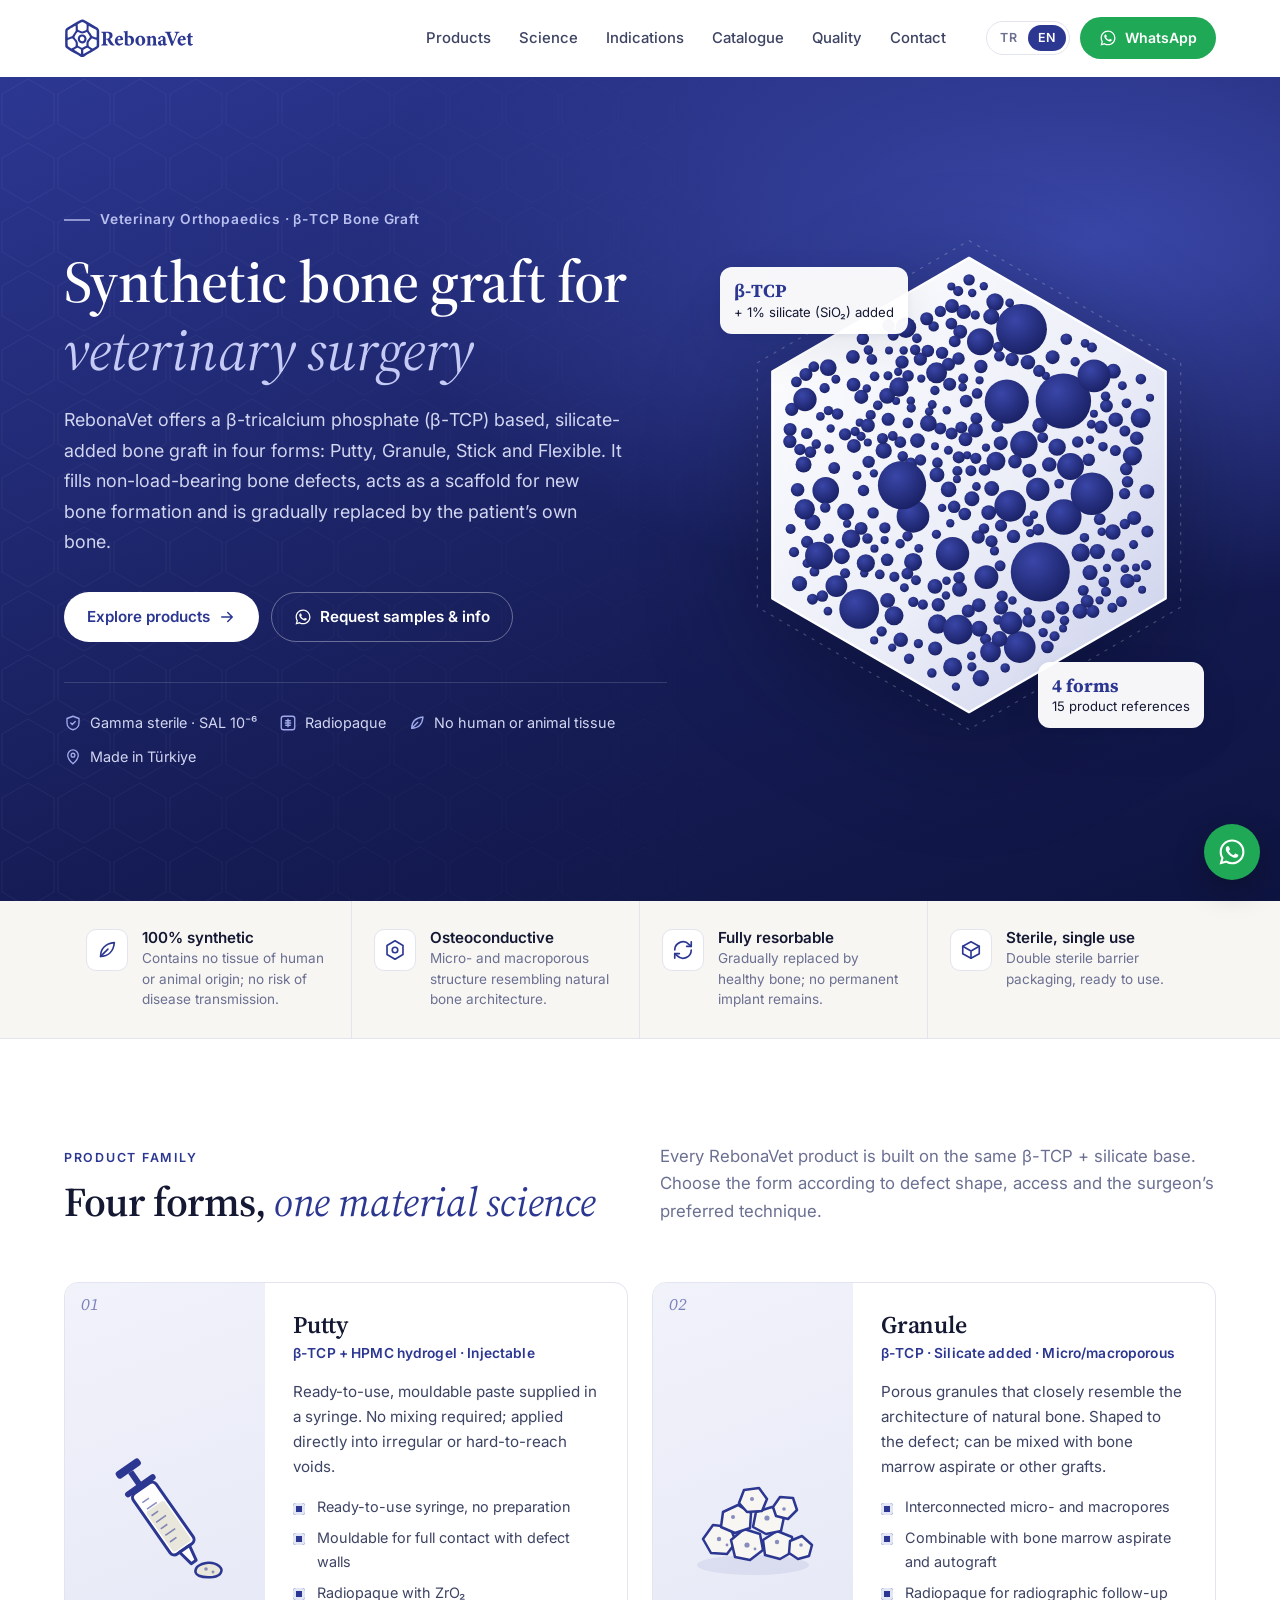
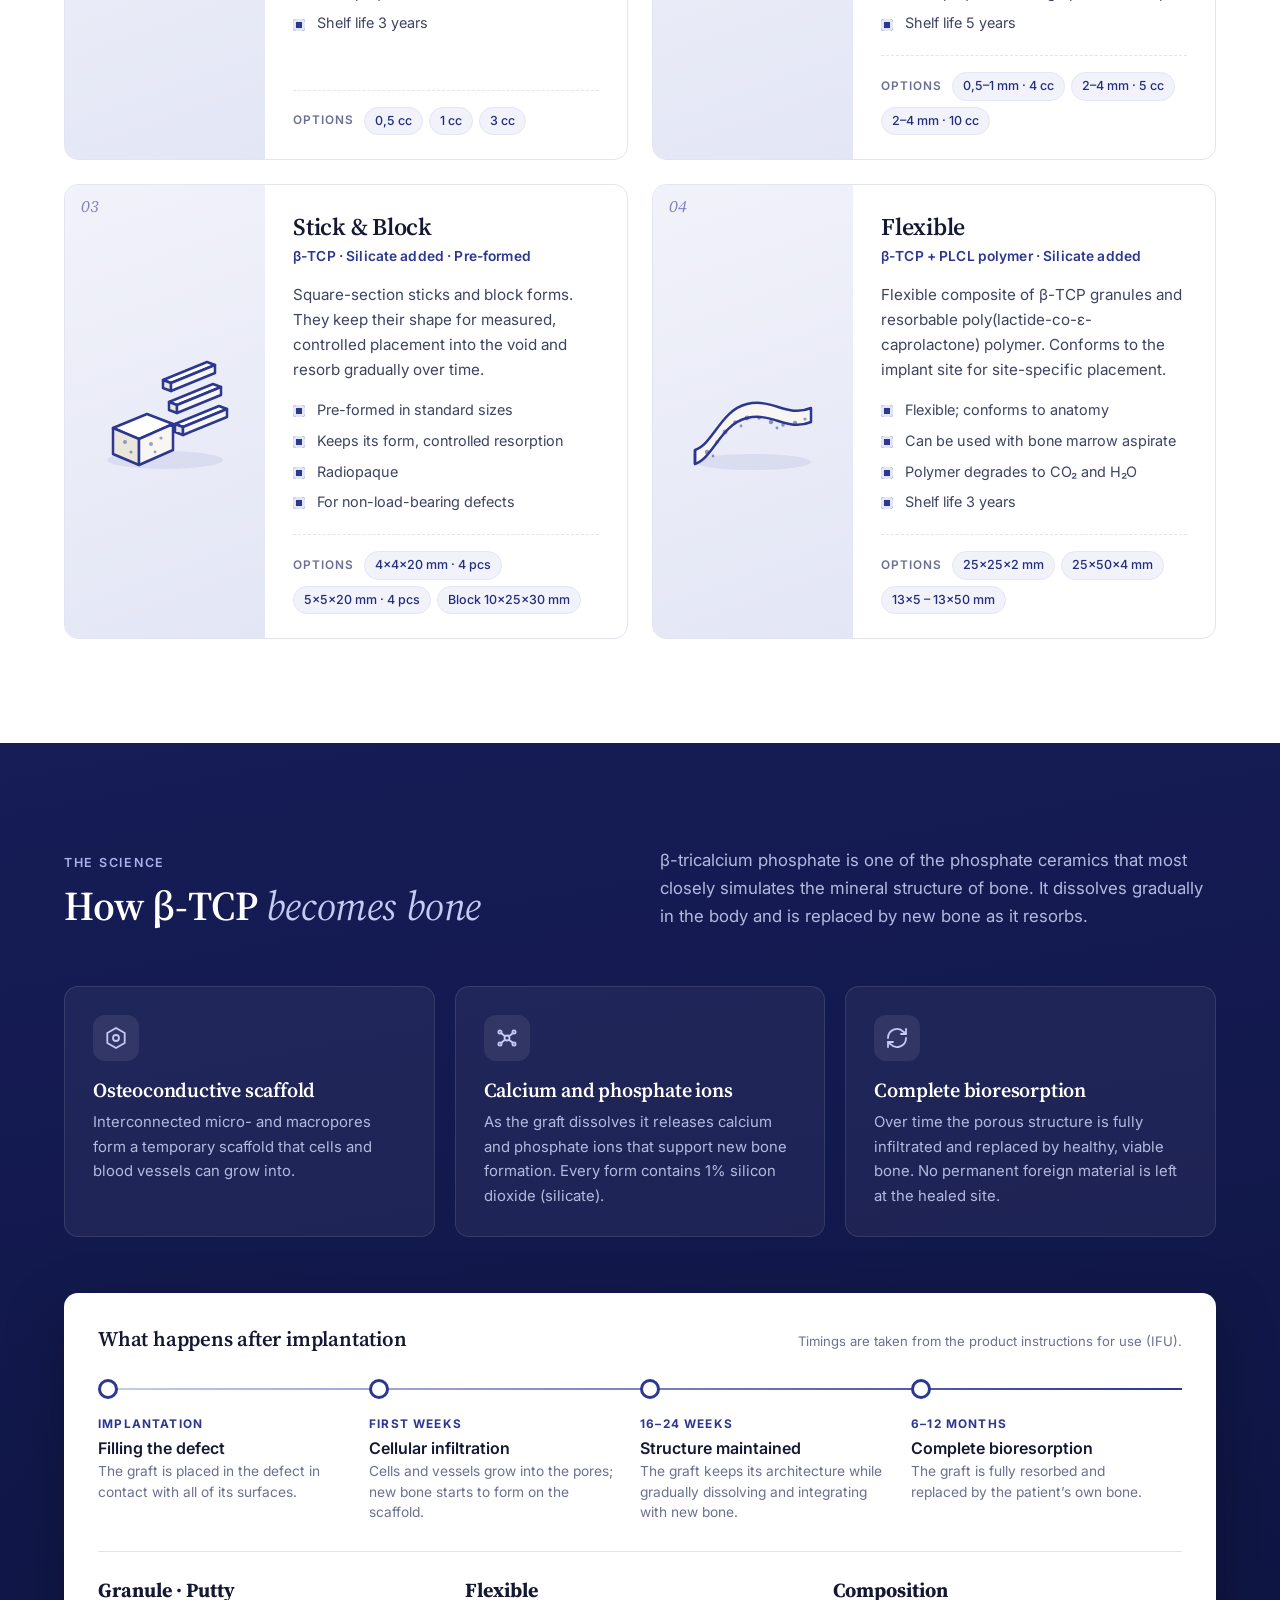
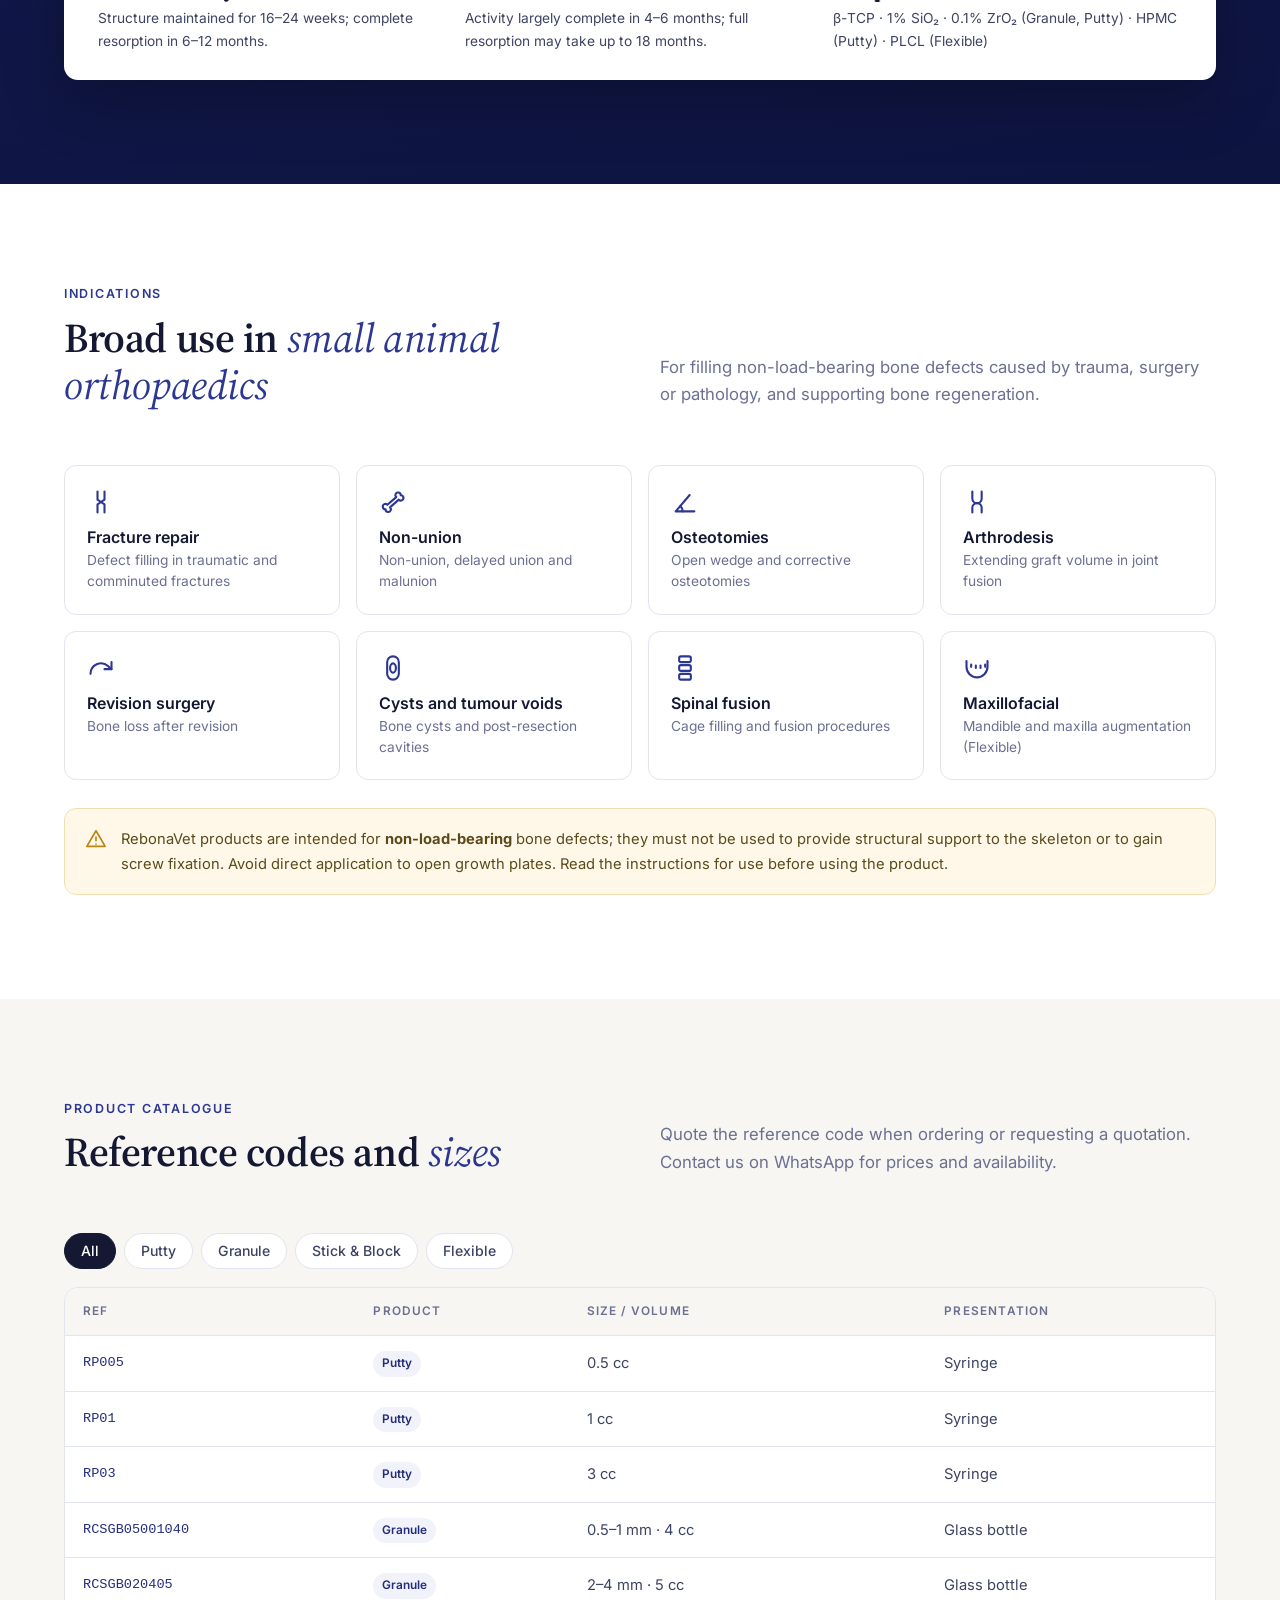
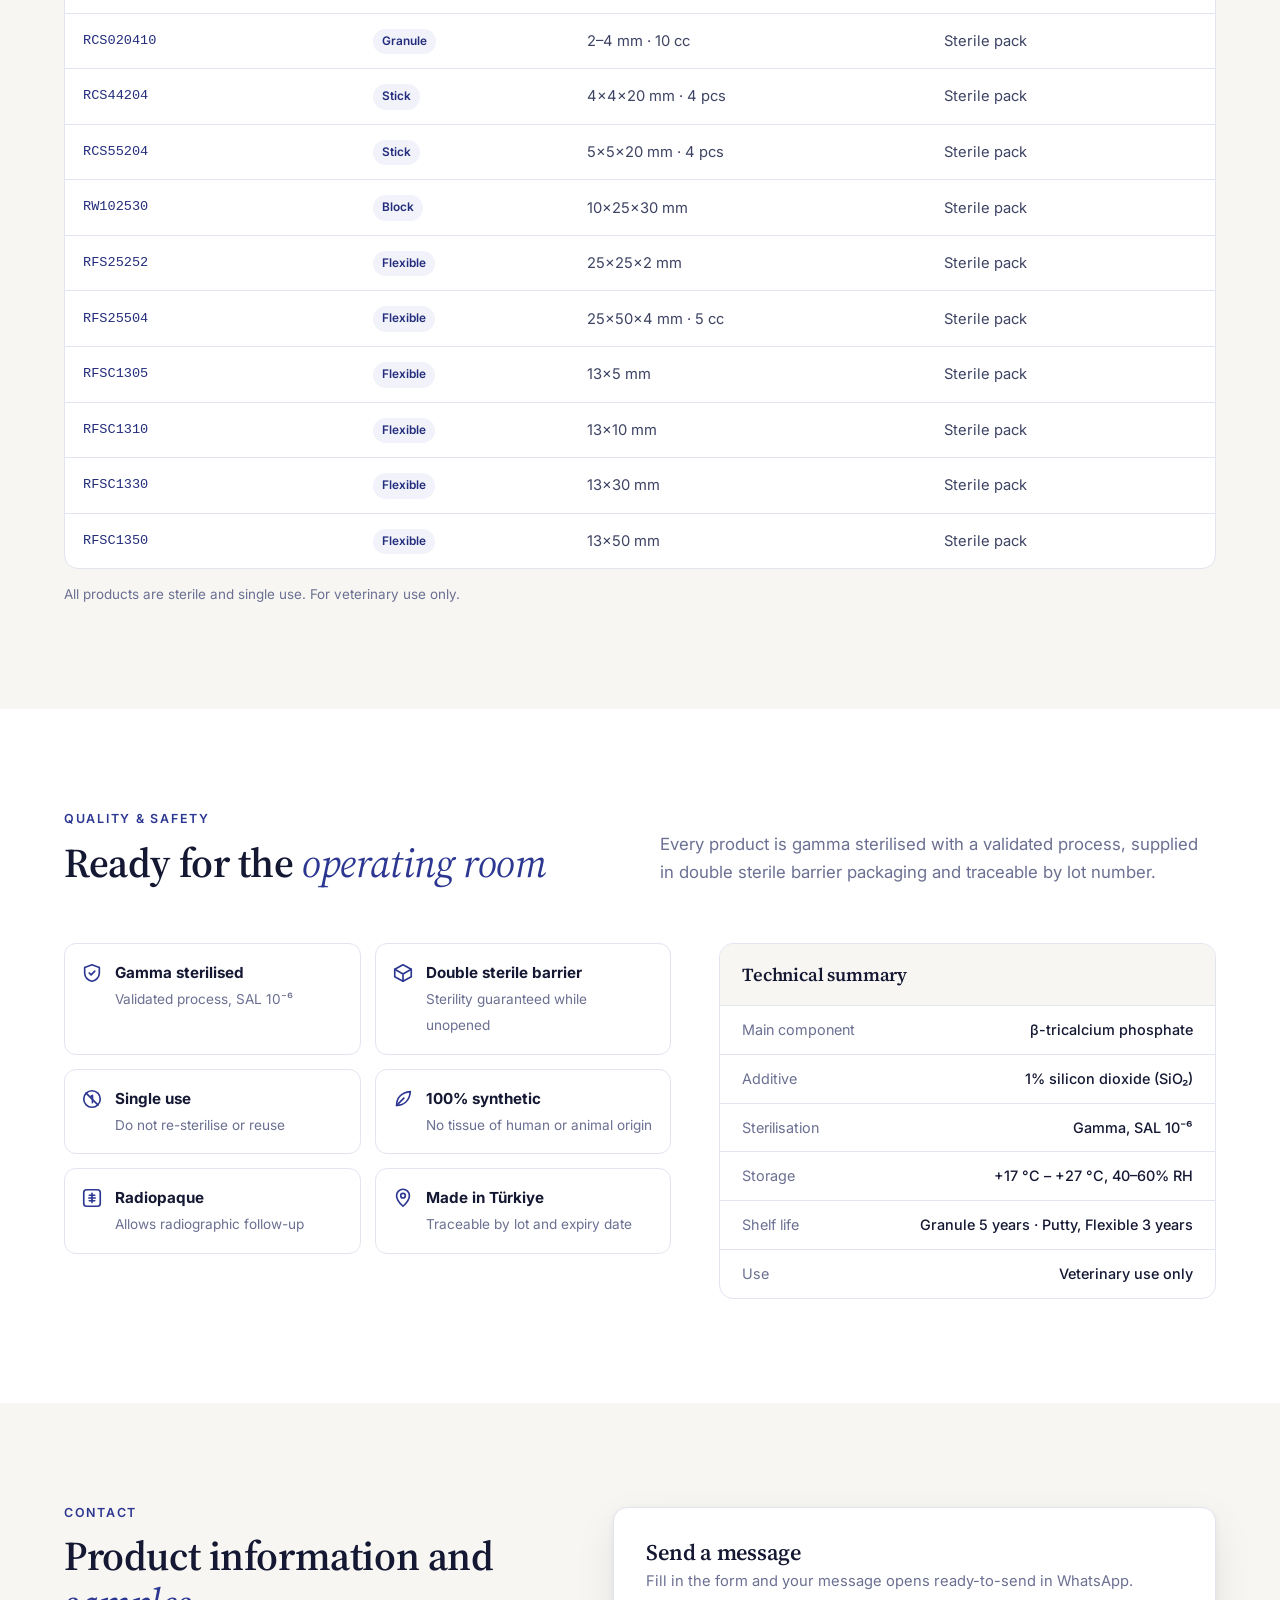
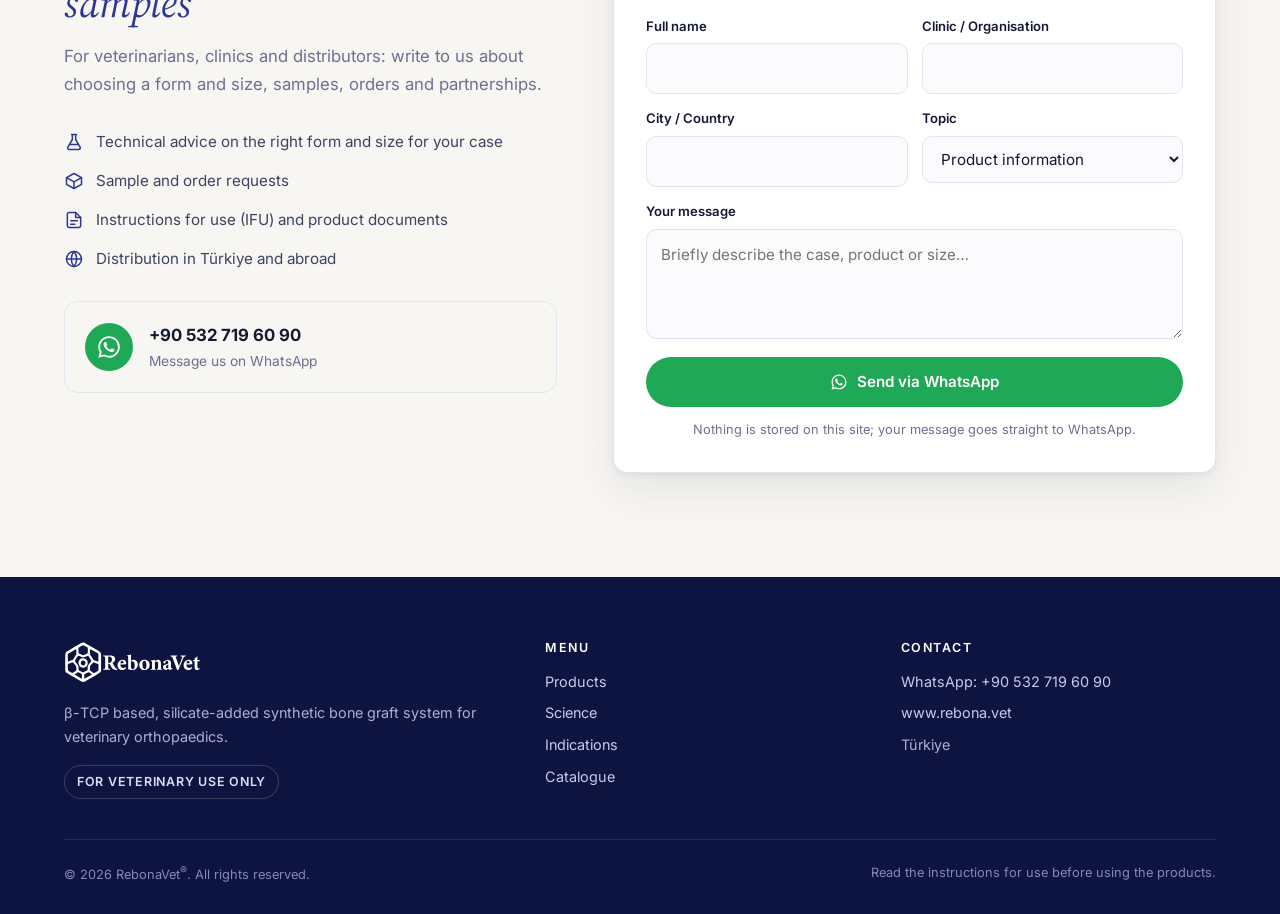
==== commit f85eecf7: "Siteyi yeniden tasarla: resmi logo, IFU'ya dayalı içerik, TR/EN, katalog - Resmi vektör logo (CMYK 1" ====
--- a/index.html
+++ b/index.html
@@ -1,1253 +1,473 @@
 <!DOCTYPE html>
-<html lang="en">
+<html lang="tr">
 <head>
-<meta charset="UTF-8">
-<meta name="viewport" content="width=device-width, initial-scale=1.0">
-<title>RebonaVet — Bone Graft System</title>
-<link href="https://fonts.googleapis.com/css2?family=Inter:wght@300;400;500;600;700&family=Fraunces:ital,wght@0,300;0,400;0,700;1,300;1,400&display=swap" rel="stylesheet">
-<style>
-:root {
-  --white:       #ffffff;
-  --off-white:   #f0f4f8;
-  --silver:      #e2eaf2;
-  --blue-lo:     #3a6fa8;
-  --blue-hi:     #1e3f6e;
-  --navy:        #152847;
-  --navy-deep:   #0e1d35;
-  --sky:         #6fb3e0;
-  --text-dim:    #8fb4d4;
-  --mid:         #5a7a9a;
-  --hex-pat: url("data:image/svg+xml,%3Csvg xmlns='http://www.w3.org/2000/svg' width='40' height='46'%3E%3Cpolygon points='20,3 38,13 38,33 20,43 2,33 2,13' fill='none' stroke='rgba(255,255,255,0.07)' stroke-width='1'/%3E%3C/svg%3E");
-}
-*,*::before,*::after{box-sizing:border-box;margin:0;padding:0}
-html{scroll-behavior:smooth}
-body{font-family:'Inter',sans-serif;background:var(--off-white);color:var(--navy);overflow-x:hidden}
-
-/* ── NAV ── */
-nav{
-  position:fixed;top:0;left:0;right:0;z-index:100;
-  display:flex;align-items:center;justify-content:space-between;
-  padding:0 5rem;height:68px;
-  background:rgba(255,255,255,0.96);
-  backdrop-filter:blur(12px);
-  border-bottom:1px solid rgba(58,111,168,0.12);
-  box-shadow:0 1px 20px rgba(14,29,53,0.06);
-}
-.nav-brand{display:flex;align-items:center;gap:.75rem;text-decoration:none}
-.brand-text{font-family:'Fraunces',serif;font-size:1.45rem;font-weight:400;color:var(--navy)}
-.brand-text b{font-weight:700;color:var(--blue-hi)}
-.brand-sub{font-size:.6rem;letter-spacing:.18em;text-transform:uppercase;color:var(--blue-lo);font-weight:500;display:block;margin-top:-3px}
-.nav-links{display:flex;gap:2.2rem;list-style:none;align-items:center}
-.nav-links a{text-decoration:none;color:var(--mid);font-size:.78rem;letter-spacing:.12em;text-transform:uppercase;font-weight:500;transition:color .25s}
-.nav-links a:hover{color:var(--blue-hi)}
-.nav-cta{background:var(--blue-hi)!important;color:#fff!important;padding:.55rem 1.4rem;border-radius:3px;transition:background .25s!important}
-.nav-cta:hover{background:var(--blue-lo)!important}
-
-/* ── HERO — full-width cinematic ── */
-.hero{
-  min-height:100vh;
-  padding-top:68px;
-  position:relative;
-  overflow:hidden;
-  display:flex;
-  align-items:stretch;
-}
-
-/* background: full blue gradient */
-.hero-bg{
-  position:absolute;inset:0;
-  background:linear-gradient(150deg,var(--blue-lo) 0%,var(--blue-hi) 55%,var(--navy-deep) 100%);
-}
-.hero-bg::after{
-  content:'';position:absolute;inset:0;
-  background-image:var(--hex-pat);
-  background-size:40px 46px;
-}
-
-/* large translucent box image on right */
-.hero-img-bg{
-  position:absolute;
-  right:-40px;top:50%;
-  transform:translateY(-50%);
-  width:58%;
-  z-index:1;
-  opacity:.92;
-  filter:drop-shadow(0 30px 80px rgba(10,20,50,.5));
-  transition:transform .6s ease;
-}
-.hero-img-bg:hover{transform:translateY(-52%) scale(1.02)}
-
-/* subtle dark gradient over image on right so it blends */
-.hero-vignette{
-  position:absolute;inset:0;
-  background:linear-gradient(90deg,
-    rgba(30,63,110,.98) 0%,
-    rgba(30,63,110,.7) 42%,
-    rgba(30,63,110,.1) 70%,
-    transparent 100%);
-  z-index:2;
-}
-
-/* content on left */
-.hero-content{
-  position:relative;z-index:3;
-  max-width:600px;
-  padding:6rem 5rem;
-  display:flex;flex-direction:column;justify-content:center;
-}
-
-.hero-eyebrow{
-  display:flex;align-items:center;gap:.6rem;
-  font-size:.68rem;letter-spacing:.22em;text-transform:uppercase;
-  color:rgba(111,179,224,.8);font-weight:600;margin-bottom:2rem;
-  animation:fadeUp .8s ease both;
-}
-.hero-eyebrow::before{content:'';width:28px;height:1.5px;background:var(--sky)}
-
-@keyframes fadeUp{from{opacity:0;transform:translateY(22px)}to{opacity:1;transform:translateY(0)}}
-
-.hero h1{
-  font-family:'Fraunces',serif;
-  font-size:clamp(3rem,4.5vw,5.2rem);
-  font-weight:300;line-height:1.03;
-  color:#fff;margin-bottom:1.8rem;
-  animation:fadeUp .8s .1s ease both;
-}
-.hero h1 em{font-style:italic;color:var(--sky)}
-.hero h1 .sub-line{
-  display:block;font-family:'Inter',sans-serif;
-  font-size:.42em;font-weight:500;letter-spacing:.14em;
-  text-transform:uppercase;color:rgba(111,179,224,.6);margin-top:.5rem;
-}
-
-.hero-p{
-  font-size:.97rem;color:rgba(232,241,248,.75);line-height:1.75;
-  font-weight:300;max-width:420px;margin-bottom:2.5rem;
-  animation:fadeUp .8s .2s ease both;
-}
-
-.hero-btns{display:flex;gap:1rem;flex-wrap:wrap;animation:fadeUp .8s .3s ease both}
-
-.btn-white{
-  background:#fff;color:var(--blue-hi);
-  padding:.9rem 2rem;border:none;border-radius:3px;
-  font-family:'Inter',sans-serif;font-size:.78rem;font-weight:600;
-  letter-spacing:.12em;text-transform:uppercase;
-  cursor:pointer;text-decoration:none;display:inline-block;
-  transition:all .3s;
-}
-.btn-white:hover{background:var(--sky);color:#fff;transform:translateY(-2px);box-shadow:0 8px 24px rgba(10,20,50,.25)}
-
-.btn-ghost-w{
-  background:transparent;color:rgba(255,255,255,.85);
-  padding:.9rem 2rem;border:1.5px solid rgba(255,255,255,.25);border-radius:3px;
-  font-family:'Inter',sans-serif;font-size:.78rem;font-weight:400;
-  letter-spacing:.12em;text-transform:uppercase;
-  cursor:pointer;text-decoration:none;display:inline-block;transition:all .3s;
-}
-.btn-ghost-w:hover{border-color:rgba(255,255,255,.6);background:rgba(255,255,255,.08)}
-
-/* hero pills */
-.hero-pills{
-  display:flex;gap:.8rem;flex-wrap:wrap;margin-top:2.5rem;
-  animation:fadeUp .8s .4s ease both;
-}
-.h-pill{
-  display:flex;align-items:center;gap:.45rem;
-  background:rgba(255,255,255,.1);border:1px solid rgba(255,255,255,.18);
-  border-radius:20px;padding:.35rem .9rem;
-  font-size:.7rem;font-weight:500;color:rgba(232,241,248,.9);
-  letter-spacing:.06em;backdrop-filter:blur(4px);
-}
-.h-pill-dot{width:6px;height:6px;border-radius:50%;background:var(--sky);flex-shrink:0}
-
-/* ── STATS ── */
-.stats{
-  background:var(--navy-deep);
-  display:grid;grid-template-columns:repeat(4,1fr);
-  border-top:3px solid var(--blue-lo);
-}
-.stat{padding:2.2rem 2rem;text-align:center;border-right:1px solid rgba(255,255,255,.06)}
-.stat:last-child{border-right:none}
-.stat-val{font-family:'Fraunces',serif;font-size:2.2rem;font-weight:400;color:var(--sky);line-height:1;margin-bottom:.35rem}
-.stat-lbl{font-size:.68rem;letter-spacing:.16em;text-transform:uppercase;color:var(--text-dim)}
-.stat-badge{display:inline-flex;align-items:center;gap:.4rem;border:1px solid rgba(111,179,224,.25);padding:.2rem .7rem;border-radius:20px;font-size:.68rem;font-weight:600;color:var(--sky);letter-spacing:.06em;margin-top:.3rem}
-
-/* ── PRODUCTS ── */
-.products{padding:8rem 5rem;background:var(--off-white)}
-.sec-header{display:flex;align-items:flex-end;justify-content:space-between;margin-bottom:4rem;flex-wrap:wrap;gap:2rem}
-.sec-tag{font-size:.68rem;letter-spacing:.22em;text-transform:uppercase;color:var(--blue-lo);font-weight:600;display:block;margin-bottom:.8rem}
-.sec-title{font-family:'Fraunces',serif;font-size:clamp(1.8rem,3vw,2.8rem);font-weight:300;color:var(--navy);line-height:1.1}
-.sec-title em{font-style:italic;color:var(--blue-lo)}
-.sec-desc{font-size:.9rem;color:var(--mid);line-height:1.7;font-weight:300;max-width:380px;text-align:right}
-
-.product-cards{display:grid;grid-template-columns:repeat(4,1fr);gap:1.5rem}
-.pcard{border-radius:6px;overflow:hidden;box-shadow:0 2px 12px rgba(14,29,53,.08);transition:transform .35s,box-shadow .35s;background:#fff}
-.pcard:hover{transform:translateY(-8px);box-shadow:0 16px 48px rgba(14,29,53,.16)}
-.pcard-top{background:#fff;padding:1.8rem 1.6rem 1.4rem;border-bottom:1px solid var(--silver);position:relative}
-.pcard-icon{width:48px;height:48px;margin-bottom:1rem}
-.pcard-num{position:absolute;top:1.2rem;right:1.4rem;font-family:'Fraunces',serif;font-size:2.4rem;font-weight:300;font-style:italic;color:var(--silver);line-height:1}
-.pcard-name{font-family:'Fraunces',serif;font-size:1.3rem;font-weight:400;color:var(--navy);line-height:1.15;margin-bottom:.25rem}
-.pcard-formula{font-size:.68rem;font-weight:600;color:var(--blue-lo);letter-spacing:.1em;text-transform:uppercase}
-.pcard-body{background:linear-gradient(160deg,#3a6fa8 0%,#1e3f6e 100%);padding:1.6rem;position:relative;overflow:hidden}
-.pcard-body::before{content:'';position:absolute;inset:0;background-image:var(--hex-pat);background-size:40px 46px}
-.pcard-desc{font-size:.8rem;color:rgba(232,241,248,.85);line-height:1.65;font-weight:300;margin-bottom:1.2rem;position:relative;z-index:1}
-.pcard-feats{list-style:none;display:flex;flex-direction:column;gap:.45rem;position:relative;z-index:1}
-.pcard-feats li{display:flex;align-items:center;gap:.55rem;font-size:.75rem;color:rgba(232,241,248,.7);font-weight:300}
-.pcard-feats li::before{content:'';width:14px;height:1px;background:rgba(111,179,224,.6);flex-shrink:0}
-.pcard-foot{background:var(--navy-deep);padding:.7rem 1.6rem;display:flex;align-items:center;gap:.6rem}
-.pcard-badge{display:flex;align-items:center;gap:.3rem;font-size:.62rem;font-weight:700;color:rgba(111,179,224,.8);letter-spacing:.08em}
-.pcard-badge+.pcard-badge{padding-left:.6rem;border-left:1px solid rgba(255,255,255,.1)}
-
-/* ── SCIENCE ── */
-.science{background:linear-gradient(175deg,var(--blue-hi) 0%,var(--navy-deep) 100%);padding:8rem 5rem;position:relative;overflow:hidden}
-.science::before{content:'';position:absolute;inset:0;background-image:url("data:image/svg+xml,%3Csvg xmlns='http://www.w3.org/2000/svg' width='80' height='92'%3E%3Cpolygon points='40,6 74,24 74,68 40,86 6,68 6,24' fill='none' stroke='rgba(255,255,255,0.04)' stroke-width='1'/%3E%3C/svg%3E");background-size:80px 92px}
-.science-inner{position:relative;z-index:1;display:grid;grid-template-columns:1fr 1fr;gap:7rem;align-items:center;max-width:1300px;margin:0 auto}
-.science .sec-title{color:#fff}
-.science .sec-title em{color:var(--sky)}
-.science .sec-tag{color:var(--sky)}
-.sci-points{margin-top:3rem;display:flex;flex-direction:column;gap:2rem}
-.sci-pt{display:grid;grid-template-columns:44px 1fr;gap:1rem;align-items:flex-start}
-.sci-pt-n{width:44px;height:44px;border:1px solid rgba(111,179,224,.35);border-radius:3px;display:flex;align-items:center;justify-content:center;font-family:'Fraunces',serif;font-size:1.1rem;font-style:italic;color:var(--sky);flex-shrink:0}
-.sci-pt-txt h4{font-size:.85rem;font-weight:600;color:#fff;margin-bottom:.35rem}
-.sci-pt-txt p{font-size:.8rem;color:var(--text-dim);line-height:1.65;font-weight:300}
-
-.timeline-card{background:rgba(255,255,255,.97);border-radius:6px;overflow:hidden;box-shadow:0 8px 40px rgba(10,20,50,.35)}
-.tc-header{background:#fff;padding:1.4rem 1.8rem;border-bottom:1px solid var(--silver);display:flex;align-items:center;gap:.8rem}
-.tc-header-dot{width:8px;height:8px;border-radius:50%;background:var(--blue-lo)}
-.tc-header-title{font-size:.7rem;letter-spacing:.18em;text-transform:uppercase;color:var(--mid);font-weight:600}
-.tc-body{background:linear-gradient(160deg,#3a6fa8,#1e3f6e);padding:1.8rem;position:relative}
-.tc-body::before{content:'';position:absolute;inset:0;background-image:var(--hex-pat);background-size:40px 46px}
-.tl{position:relative;z-index:1;padding-left:1.5rem}
-.tl::before{content:'';position:absolute;left:4px;top:6px;bottom:0;width:1px;background:rgba(111,179,224,.3)}
-.tl-item{position:relative;padding-bottom:1.5rem}
-.tl-item:last-child{padding-bottom:0}
-.tl-dot{position:absolute;left:-1.45rem;top:5px;width:9px;height:9px;border-radius:50%;background:var(--sky);border:2px solid var(--blue-hi)}
-.tl-t{font-size:.65rem;color:var(--sky);letter-spacing:.12em;text-transform:uppercase;font-weight:600;margin-bottom:.2rem}
-.tl-e{font-size:.85rem;color:#fff;font-weight:500;margin-bottom:.15rem}
-.tl-d{font-size:.75rem;color:rgba(232,241,248,.65);line-height:1.55;font-weight:300}
-.tc-foot{background:var(--navy-deep);padding:1.2rem 1.8rem}
-.rz-row{margin-bottom:.8rem}.rz-row:last-child{margin-bottom:0}
-.rz-lbl-row{display:flex;justify-content:space-between;font-size:.65rem;letter-spacing:.1em;text-transform:uppercase;color:var(--text-dim);margin-bottom:.4rem}
-.rz-bar{height:3px;background:rgba(255,255,255,.08);border-radius:2px;overflow:hidden}
-.rz-fill{height:100%;background:linear-gradient(90deg,var(--sky),#a8d8f0);border-radius:2px;animation:rz 2s ease forwards;width:0}
-@keyframes rz{to{width:var(--w)}}
-
-/* ═══════════════════════════════════════
-   CASE STUDIES SECTION
-═══════════════════════════════════════ */
-.cases{
-  padding:8rem 5rem;
-  background:var(--white);
-  position:relative;
-  overflow:hidden;
-}
-
-/* subtle diagonal stripe bg */
-.cases::before{
-  content:'';position:absolute;inset:0;
-  background:repeating-linear-gradient(
-    -55deg,
-    transparent,transparent 40px,
-    rgba(58,111,168,.02) 40px,rgba(58,111,168,.02) 41px
-  );
-}
-
-.cases-inner{position:relative;z-index:1;max-width:1300px;margin:0 auto}
-
-.cases-header{
-  display:grid;grid-template-columns:1fr auto;align-items:end;
-  gap:2rem;margin-bottom:3.5rem;
-}
-
-.coming-pill{
-  display:inline-flex;align-items:center;gap:.5rem;
-  background:rgba(58,111,168,.08);
-  border:1px solid rgba(58,111,168,.2);
-  border-radius:20px;padding:.4rem 1rem;
-  font-size:.68rem;letter-spacing:.14em;text-transform:uppercase;
-  color:var(--blue-lo);font-weight:600;white-space:nowrap;
-}
-.coming-pill::before{
-  content:'';width:6px;height:6px;border-radius:50%;
-  background:var(--blue-lo);
-  animation:blink 2s ease infinite;
-}
-@keyframes blink{0%,100%{opacity:1}50%{opacity:.25}}
-
-/* format icons row */
-.format-tags{
-  display:flex;gap:.6rem;flex-wrap:wrap;margin-bottom:3rem;
-}
-.fmt-tag{
-  display:flex;align-items:center;gap:.45rem;
-  border:1px solid var(--silver);
-  border-radius:4px;padding:.4rem .9rem;
-  font-size:.72rem;color:var(--mid);font-weight:500;
-  background:var(--off-white);
-  transition:all .25s;
-}
-.fmt-tag:hover{border-color:var(--blue-lo);color:var(--blue-hi);background:rgba(58,111,168,.04)}
-.fmt-tag svg{flex-shrink:0;color:var(--blue-lo)}
-
-/* skeleton cards grid */
-.cases-grid{
-  display:grid;
-  grid-template-columns:repeat(3,1fr);
-  gap:1.5rem;
-  margin-bottom:3rem;
-}
-
-.case-card{
-  border-radius:6px;overflow:hidden;
-  border:1px solid var(--silver);
-  background:#fff;
-  transition:box-shadow .3s,transform .3s;
-  position:relative;
-}
-.case-card:hover{
-  box-shadow:0 12px 40px rgba(14,29,53,.1);
-  transform:translateY(-4px);
-}
-
-/* image placeholder area */
-.cc-img{
-  height:200px;
-  background:linear-gradient(135deg,var(--off-white) 0%,var(--silver) 100%);
-  position:relative;overflow:hidden;
-  display:flex;align-items:center;justify-content:center;
-}
-
-/* skeleton shimmer */
-.cc-img::after{
-  content:'';
-  position:absolute;inset:0;
-  background:linear-gradient(90deg,transparent 0%,rgba(255,255,255,.5) 50%,transparent 100%);
-  background-size:200% 100%;
-  animation:shimmer 2s ease infinite;
-}
-@keyframes shimmer{
-  0%{background-position:-200% 0}
-  100%{background-position:200% 0}
-}
-
-.cc-img-icon{
-  z-index:1;position:relative;
-  display:flex;flex-direction:column;align-items:center;gap:.5rem;
-  color:rgba(90,122,154,.35);
-}
-.cc-img-icon span{font-size:.65rem;letter-spacing:.12em;text-transform:uppercase;font-weight:600}
-
-/* multi-format indicator */
-.cc-formats{
-  position:absolute;bottom:.7rem;left:.7rem;
-  display:flex;gap:.35rem;z-index:2;
-}
-.cc-fmt-dot{
-  width:26px;height:26px;border-radius:3px;
-  background:rgba(255,255,255,.9);
-  border:1px solid rgba(58,111,168,.15);
-  display:flex;align-items:center;justify-content:center;
-  color:var(--blue-lo);
-}
-
-/* body */
-.cc-body{padding:1.4rem 1.6rem 1.6rem}
-
-/* skeleton lines */
-.sk-line{
-  height:10px;border-radius:20px;
-  background:linear-gradient(90deg,var(--silver) 0%,var(--off-white) 50%,var(--silver) 100%);
-  background-size:200% 100%;
-  animation:shimmer 2s ease infinite;
-  margin-bottom:.6rem;
-}
-.sk-line.wide{width:80%}
-.sk-line.mid{width:60%}
-.sk-line.short{width:40%}
-.sk-line.title{height:16px;width:70%;margin-bottom:.9rem}
-
-.cc-species{
-  display:inline-flex;align-items:center;gap:.35rem;
-  background:rgba(58,111,168,.07);
-  border:1px solid rgba(58,111,168,.14);
-  border-radius:20px;padding:.22rem .65rem;
-  font-size:.63rem;font-weight:600;letter-spacing:.1em;text-transform:uppercase;
-  color:var(--blue-lo);margin-bottom:.9rem;
-}
-
-.cc-pending{
-  position:absolute;top:.8rem;right:.8rem;
-  background:rgba(255,255,255,.92);border:1px solid rgba(58,111,168,.2);
-  border-radius:3px;padding:.3rem .7rem;
-  font-size:.6rem;letter-spacing:.12em;text-transform:uppercase;
-  font-weight:600;color:var(--blue-lo);
-  backdrop-filter:blur(4px);
-}
-
-/* FEATURED wide card */
-.case-card-wide{
-  grid-column:1 / -1;
-  display:grid;grid-template-columns:1fr 1fr;
-  border-radius:6px;overflow:hidden;
-  border:1px solid var(--silver);background:#fff;
-  transition:box-shadow .3s,transform .3s;
-}
-.case-card-wide:hover{box-shadow:0 12px 40px rgba(14,29,53,.1);transform:translateY(-4px)}
-.cc-wide-img{
-  height:260px;
-  background:linear-gradient(135deg,#d8e6f2 0%,#b8cee4 100%);
-  position:relative;overflow:hidden;
-  display:flex;align-items:center;justify-content:center;
-  color:rgba(58,111,168,.4);
-}
-.cc-wide-img::after{
-  content:'';position:absolute;inset:0;
-  background:linear-gradient(90deg,transparent,rgba(255,255,255,.4),transparent);
-  background-size:200% 100%;
-  animation:shimmer 2.5s ease infinite;
-}
-.cc-wide-body{
-  padding:2rem 2.2rem;
-  display:flex;flex-direction:column;justify-content:center;
-  border-left:1px solid var(--silver);
-}
-.cc-wide-tag{
-  font-size:.65rem;letter-spacing:.2em;text-transform:uppercase;
-  color:var(--blue-lo);font-weight:700;margin-bottom:.6rem;
-}
-.cc-wide-title{
-  font-family:'Fraunces',serif;font-size:1.4rem;font-weight:400;
-  color:var(--navy);margin-bottom:.5rem;line-height:1.2;
-}
-.cc-wide-title em{font-style:italic;color:var(--blue-lo)}
-.cc-wide-desc{
-  font-size:.82rem;color:var(--mid);line-height:1.65;
-  font-weight:300;margin-bottom:1.2rem;
-}
-.cc-wide-meta{
-  display:flex;gap:1rem;flex-wrap:wrap;
-}
-.cc-meta-item{
-  display:flex;align-items:center;gap:.35rem;
-  font-size:.72rem;color:var(--mid);font-weight:400;
-}
-.cc-meta-dot{width:4px;height:4px;border-radius:50%;background:var(--blue-lo)}
-
-/* notify box */
-.cases-notify{
-  background:linear-gradient(135deg,var(--blue-lo),var(--blue-hi));
-  border-radius:8px;padding:2.5rem 3rem;
-  display:grid;grid-template-columns:1fr auto;
-  align-items:center;gap:2rem;
-  position:relative;overflow:hidden;
-}
-.cases-notify::before{
-  content:'';position:absolute;inset:0;
-  background-image:var(--hex-pat);background-size:40px 46px;
-}
-.notify-text{position:relative;z-index:1}
-.notify-text h3{
-  font-family:'Fraunces',serif;font-size:1.3rem;font-weight:400;
-  color:#fff;margin-bottom:.4rem;
-}
-.notify-text p{font-size:.85rem;color:rgba(232,241,248,.7);font-weight:300;line-height:1.6}
-.notify-form{
-  position:relative;z-index:1;
-  display:flex;gap:.6rem;
-}
-.notify-input{
-  background:rgba(255,255,255,.12);
-  border:1px solid rgba(255,255,255,.25);
-  border-radius:3px;
-  padding:.75rem 1.1rem;
-  color:#fff;font-family:'Inter',sans-serif;font-size:.85rem;
-  outline:none;min-width:220px;
-  transition:border-color .25s;
-}
-.notify-input::placeholder{color:rgba(255,255,255,.45)}
-.notify-input:focus{border-color:rgba(255,255,255,.6)}
-.notify-btn{
-  background:#fff;color:var(--blue-hi);
-  padding:.75rem 1.5rem;border:none;border-radius:3px;
-  font-family:'Inter',sans-serif;font-size:.78rem;font-weight:600;
-  letter-spacing:.1em;text-transform:uppercase;
-  cursor:pointer;white-space:nowrap;transition:all .25s;
-}
-.notify-btn:hover{background:var(--sky);color:#fff}
-
-/* ── QUALITY ── */
-.quality{background:var(--white);padding:3.5rem 5rem;border-top:1px solid var(--silver);border-bottom:1px solid var(--silver)}
-.quality-inner{display:flex;align-items:center;gap:2.5rem;flex-wrap:wrap;max-width:1300px;margin:0 auto}
-.q-lbl{font-size:.65rem;letter-spacing:.22em;text-transform:uppercase;color:var(--text-dim);font-weight:600;white-space:nowrap}
-.q-sep{width:1px;height:28px;background:var(--silver);flex-shrink:0}
-.q-badges{display:flex;gap:.7rem;flex-wrap:wrap}
-.q-b{display:flex;align-items:center;gap:.4rem;border:1px solid rgba(58,111,168,.2);padding:.45rem 1rem;border-radius:20px;font-size:.72rem;color:var(--blue-hi);font-weight:500;letter-spacing:.05em;background:rgba(58,111,168,.04);transition:all .25s}
-.q-b:hover{background:rgba(58,111,168,.1);border-color:var(--blue-lo)}
-.q-b-dot{width:5px;height:5px;border-radius:50%;background:var(--blue-lo)}
-
-/* ── CONTACT ── */
-.contact{padding:8rem 5rem;background:var(--off-white);display:grid;grid-template-columns:1fr 1fr;gap:6rem;max-width:1400px;margin:0 auto;align-items:start}
-.contact-details{margin-top:2.5rem;display:flex;flex-direction:column;gap:1rem}
-.c-det{display:flex;align-items:center;gap:.9rem;font-size:.85rem;color:var(--mid)}
-.c-det-icon{width:36px;height:36px;border:1px solid rgba(58,111,168,.2);border-radius:4px;display:flex;align-items:center;justify-content:center;flex-shrink:0;color:var(--blue-lo)}
-.c-det a{color:var(--blue-lo);text-decoration:none;font-weight:500}
-.form-box{background:#fff;border:1px solid var(--silver);border-radius:8px;overflow:hidden;box-shadow:0 4px 24px rgba(14,29,53,.06)}
-.form-box-head{background:linear-gradient(135deg,var(--blue-lo),var(--blue-hi));padding:1.5rem 2rem;position:relative;overflow:hidden}
-.form-box-head::before{content:'';position:absolute;inset:0;background-image:var(--hex-pat);background-size:40px 46px}
-.form-box-head h3{font-family:'Fraunces',serif;font-size:1.2rem;font-weight:400;color:#fff;position:relative;z-index:1}
-.form-box-head p{font-size:.78rem;color:rgba(232,241,248,.7);position:relative;z-index:1;margin-top:.2rem}
-.form-box-body{padding:2rem}
-.form-row{display:grid;grid-template-columns:1fr 1fr;gap:1rem}
-.fg{display:flex;flex-direction:column;gap:.35rem;margin-bottom:.9rem}
-.fg label{font-size:.65rem;letter-spacing:.12em;text-transform:uppercase;color:var(--text-dim);font-weight:600}
-.fg input,.fg select,.fg textarea{background:var(--off-white);border:1px solid var(--silver);border-radius:4px;padding:.72rem .9rem;color:var(--navy);font-family:'Inter',sans-serif;font-size:.86rem;outline:none;transition:border-color .25s;width:100%}
-.fg input:focus,.fg select:focus,.fg textarea:focus{border-color:var(--blue-lo);box-shadow:0 0 0 3px rgba(58,111,168,.08)}
-.fg textarea{resize:vertical;min-height:90px}
-.fg select option{background:#fff}
-.btn-blue{background:var(--blue-hi);color:#fff;padding:.9rem 2rem;border:none;border-radius:3px;font-family:'Inter',sans-serif;font-size:.78rem;font-weight:600;letter-spacing:.12em;text-transform:uppercase;cursor:pointer;text-decoration:none;display:inline-block;transition:all .3s}
-.btn-blue:hover{background:var(--blue-lo);transform:translateY(-2px);box-shadow:0 8px 24px rgba(30,63,110,.25)}
-
-/* ── FOOTER ── */
-footer{background:var(--navy-deep);border-top:3px solid var(--blue-lo);padding:2.5rem 5rem;display:flex;align-items:center;justify-content:space-between;flex-wrap:wrap;gap:1.5rem}
-.ft-logo{font-family:'Fraunces',serif;font-size:1.3rem;color:var(--off-white);font-weight:400}
-.ft-logo b{color:var(--sky)}
-.ft-links{display:flex;gap:2rem;list-style:none}
-.ft-links a{text-decoration:none;color:var(--text-dim);font-size:.75rem;transition:color .25s}
-.ft-links a:hover{color:var(--sky)}
-.ft-copy{font-size:.7rem;color:rgba(143,180,212,.3);letter-spacing:.06em}
-
-/* ── RESPONSIVE ── */
-@media(max-width:1100px){
-  nav{padding:0 2rem}
-  .nav-links{display:none}
-  .hero-content{padding:4rem 2rem}
-  .hero-img-bg{width:75%;opacity:.4}
-  .stats{grid-template-columns:repeat(2,1fr)}
-  .products,.science,.cases{padding:5rem 2rem}
-  .product-cards{grid-template-columns:repeat(2,1fr)}
-  .sec-header{flex-direction:column;align-items:flex-start}
-  .sec-desc{text-align:left}
-  .science-inner{grid-template-columns:1fr;gap:3rem}
-  .cases-grid{grid-template-columns:1fr 1fr}
-  .case-card-wide{grid-template-columns:1fr;grid-column:auto}
-  .cc-wide-img{height:200px}
-  .cases-notify{grid-template-columns:1fr;gap:1.5rem}
-  .notify-form{flex-direction:column}
-  .notify-input{min-width:auto}
-  .contact{grid-template-columns:1fr;padding:5rem 2rem;gap:3rem}
-  .quality{padding:2.5rem 2rem}
-  footer{padding:2rem;flex-direction:column;text-align:center}
-  .form-row{grid-template-columns:1fr}
-  .cases-header{grid-template-columns:1fr;gap:1rem}
-}
-@media(max-width:600px){
-  .product-cards,.cases-grid{grid-template-columns:1fr}
-  .stats{grid-template-columns:1fr 1fr}
-}
-</style>
+<meta charset="utf-8">
+<meta name="viewport" content="width=device-width, initial-scale=1">
+<title>RebonaVet — Veteriner Sentetik Kemik Grefti | β-TCP Putty, Granül, Stick, Flexible</title>
+<meta name="description" content="RebonaVet; veteriner ortopedi için β-TCP bazlı, silikat katkılı sentetik kemik grefti: enjekte edilebilir Putty, Granül, Stick ve Flexible formlar. Gama steril, radyoopak, tamamen rezorbe olur.">
+<meta name="theme-color" content="#2C3792">
+<link rel="canonical" href="https://www.rebona.vet/">
+<link rel="icon" href="assets/img/favicon.svg" type="image/svg+xml">
+<link rel="icon" href="assets/img/favicon-32.png" sizes="32x32" type="image/png">
+<link rel="apple-touch-icon" href="assets/img/apple-touch-icon.png">
+<meta property="og:type" content="website">
+<meta property="og:site_name" content="RebonaVet">
+<meta property="og:title" content="RebonaVet — Veteriner Sentetik Kemik Grefti">
+<meta property="og:description" content="β-TCP bazlı, silikat katkılı dört form: Putty, Granül, Stick ve Flexible. Yalnızca veteriner kullanımı içindir.">
+<meta property="og:url" content="https://www.rebona.vet/">
+<meta property="og:image" content="https://www.rebona.vet/assets/img/og-image.png">
+<meta property="og:image:width" content="1200">
+<meta property="og:image:height" content="630">
+<meta name="twitter:card" content="summary_large_image">
+<link rel="preconnect" href="https://fonts.googleapis.com">
+<link rel="preconnect" href="https://fonts.gstatic.com" crossorigin>
+<link href="https://fonts.googleapis.com/css2?family=Inter:wght@400;500;600;700&family=Source+Serif+4:ital,opsz,wght@0,8..60,400;0,8..60,600;1,8..60,400&display=swap" rel="stylesheet">
+<link rel="stylesheet" href="assets/css/site.css">
+<script type="application/ld+json">
+{"@context":"https://schema.org","@type":"Organization","name":"RebonaVet","url":"https://www.rebona.vet/","logo":"https://www.rebona.vet/assets/img/logo.svg","contactPoint":{"@type":"ContactPoint","telephone":"+90-532-719-60-90","contactType":"sales","availableLanguage":["Turkish","English"]}}
+</script>
 </head>
 <body>
-
-<!-- NAV -->
-<nav>
-  <a href="#" class="nav-brand">
-    <svg width="36" height="36" viewBox="0 0 40 40" fill="none">
-      <polygon points="20,3 36,12 36,28 20,37 4,28 4,12" stroke="#1e3f6e" stroke-width="1.5" fill="rgba(30,63,110,0.06)"/>
-      <circle cx="20" cy="20" r="5.5" stroke="#3a6fa8" stroke-width="1.5" fill="rgba(58,111,168,0.12)"/>
-      <circle cx="20" cy="3" r="2.2" fill="#3a6fa8"/>
-      <circle cx="36" cy="12" r="2.2" fill="#3a6fa8"/>
-      <circle cx="36" cy="28" r="2.2" fill="#3a6fa8"/>
-      <circle cx="20" cy="37" r="2.2" fill="#3a6fa8"/>
-      <circle cx="4" cy="28" r="2.2" fill="#3a6fa8"/>
-      <circle cx="4" cy="12" r="2.2" fill="#3a6fa8"/>
-      <line x1="20" y1="3" x2="20" y2="37" stroke="rgba(30,63,110,0.2)" stroke-width="0.5"/>
-      <line x1="4" y1="12" x2="36" y2="28" stroke="rgba(30,63,110,0.2)" stroke-width="0.5"/>
-      <line x1="36" y1="12" x2="4" y2="28" stroke="rgba(30,63,110,0.2)" stroke-width="0.5"/>
-    </svg>
+<a class="skip" href="#main" data-i18n="skip">İçeriğe geç</a>
+
+<!-- Icon sprite -->
+<svg width="0" height="0" style="position:absolute" aria-hidden="true">
+  <defs>
+    <symbol id="i-check" viewBox="0 0 24 24" fill="none" stroke="currentColor" stroke-width="2" stroke-linecap="round" stroke-linejoin="round"><path d="M20 6 9 17l-5-5"/></symbol>
+    <symbol id="i-shield" viewBox="0 0 24 24" fill="none" stroke="currentColor" stroke-width="1.8" stroke-linecap="round" stroke-linejoin="round"><path d="M12 3 4 6v6c0 4.5 3.4 8.2 8 9 4.6-.8 8-4.5 8-9V6z"/><path d="m9 12 2 2 4-4"/></symbol>
+    <symbol id="i-xray" viewBox="0 0 24 24" fill="none" stroke="currentColor" stroke-width="1.8" stroke-linecap="round" stroke-linejoin="round"><rect x="3" y="3" width="18" height="18" rx="3"/><path d="M12 7v10M9 9h6M8.5 12h7M9 15h6"/></symbol>
+    <symbol id="i-leaf" viewBox="0 0 24 24" fill="none" stroke="currentColor" stroke-width="1.8" stroke-linecap="round" stroke-linejoin="round"><path d="M5 19c0-8 5-14 15-15-1 10-7 15-15 15z"/><path d="M5 19 13 11"/></symbol>
+    <symbol id="i-pin" viewBox="0 0 24 24" fill="none" stroke="currentColor" stroke-width="1.8" stroke-linecap="round" stroke-linejoin="round"><path d="M12 21s-7-6.2-7-11.5A7 7 0 0 1 19 9.5C19 14.8 12 21 12 21z"/><circle cx="12" cy="9.5" r="2.5"/></symbol>
+    <symbol id="i-hex" viewBox="0 0 24 24" fill="none" stroke="currentColor" stroke-width="1.8" stroke-linecap="round" stroke-linejoin="round"><path d="m12 2 8.7 5v10L12 22l-8.7-5V7z"/><circle cx="12" cy="12" r="3"/></symbol>
+    <symbol id="i-cycle" viewBox="0 0 24 24" fill="none" stroke="currentColor" stroke-width="1.8" stroke-linecap="round" stroke-linejoin="round"><path d="M3 12a9 9 0 0 1 15.5-6.2L21 8"/><path d="M21 3v5h-5"/><path d="M21 12a9 9 0 0 1-15.5 6.2L3 16"/><path d="M3 21v-5h5"/></symbol>
+    <symbol id="i-box" viewBox="0 0 24 24" fill="none" stroke="currentColor" stroke-width="1.8" stroke-linecap="round" stroke-linejoin="round"><path d="M21 8 12 3 3 8v8l9 5 9-5z"/><path d="m3 8 9 5 9-5M12 13v8"/></symbol>
+    <symbol id="i-ion" viewBox="0 0 24 24" fill="none" stroke="currentColor" stroke-width="1.8" stroke-linecap="round" stroke-linejoin="round"><circle cx="12" cy="12" r="2.5"/><circle cx="5" cy="6" r="1.6"/><circle cx="19" cy="6" r="1.6"/><circle cx="5" cy="18" r="1.6"/><circle cx="19" cy="18" r="1.6"/><path d="M6.3 7.2 10 10.3M17.7 7.2 14 10.3M6.3 16.8 10 13.7M17.7 16.8 14 13.7"/></symbol>
+    <symbol id="i-bone" viewBox="0 0 24 24" fill="none" stroke="currentColor" stroke-width="1.8" stroke-linecap="round" stroke-linejoin="round"><path d="M17 10c.7.7 1.7 1 2.6.6a2.3 2.3 0 0 0-1-4.4 2.3 2.3 0 0 0-4.4-1c-.4.9-.1 1.9.6 2.6L7.2 14.4c-.7-.7-1.7-1-2.6-.6a2.3 2.3 0 0 0 1 4.4 2.3 2.3 0 0 0 4.4 1c.4-.9.1-1.9-.6-2.6z"/></symbol>
+    <symbol id="i-fracture" viewBox="0 0 24 24" fill="none" stroke="currentColor" stroke-width="1.8" stroke-linecap="round" stroke-linejoin="round"><path d="M9 3v7l3 2-3 2v7M15 3v7l-3 2 3 2v7"/></symbol>
+    <symbol id="i-angle" viewBox="0 0 24 24" fill="none" stroke="currentColor" stroke-width="1.8" stroke-linecap="round" stroke-linejoin="round"><path d="M4 20h16M4 20 16 6"/><path d="M10 20a6 6 0 0 0-1.8-4.3"/></symbol>
+    <symbol id="i-joint" viewBox="0 0 24 24" fill="none" stroke="currentColor" stroke-width="1.8" stroke-linecap="round" stroke-linejoin="round"><path d="M8 3v6a4 4 0 0 0 8 0V3"/><path d="M8 21v-4a4 4 0 0 1 8 0v4"/></symbol>
+    <symbol id="i-redo" viewBox="0 0 24 24" fill="none" stroke="currentColor" stroke-width="1.8" stroke-linecap="round" stroke-linejoin="round"><path d="M21 7v6h-6"/><path d="M3 17a9 9 0 0 1 15-6.7L21 13"/></symbol>
+    <symbol id="i-cavity" viewBox="0 0 24 24" fill="none" stroke="currentColor" stroke-width="1.8" stroke-linecap="round" stroke-linejoin="round"><rect x="7" y="2" width="10" height="20" rx="5"/><ellipse cx="12" cy="12" rx="2.5" ry="4"/></symbol>
+    <symbol id="i-spine" viewBox="0 0 24 24" fill="none" stroke="currentColor" stroke-width="1.8" stroke-linecap="round" stroke-linejoin="round"><rect x="7" y="2" width="10" height="5" rx="1.5"/><rect x="7" y="9.5" width="10" height="5" rx="1.5"/><rect x="7" y="17" width="10" height="5" rx="1.5"/></symbol>
+    <symbol id="i-jaw" viewBox="0 0 24 24" fill="none" stroke="currentColor" stroke-width="1.8" stroke-linecap="round" stroke-linejoin="round"><path d="M3 6v5a9 9 0 0 0 18 0V6"/><path d="M7 9v2M11 10v2M15 10v2M19 9v2"/></symbol>
+    <symbol id="i-alert" viewBox="0 0 24 24" fill="none" stroke="currentColor" stroke-width="1.8" stroke-linecap="round" stroke-linejoin="round"><path d="M12 3 2 20h20z"/><path d="M12 10v4M12 17.5v.01"/></symbol>
+    <symbol id="i-arrow" viewBox="0 0 24 24" fill="none" stroke="currentColor" stroke-width="2" stroke-linecap="round" stroke-linejoin="round"><path d="M5 12h14M13 6l6 6-6 6"/></symbol>
+    <symbol id="i-once" viewBox="0 0 24 24" fill="none" stroke="currentColor" stroke-width="1.8" stroke-linecap="round" stroke-linejoin="round"><circle cx="12" cy="12" r="9"/><path d="M11 9l1.5-1V16"/><path d="m5.6 5.6 12.8 12.8"/></symbol>
+    <symbol id="i-file" viewBox="0 0 24 24" fill="none" stroke="currentColor" stroke-width="1.8" stroke-linecap="round" stroke-linejoin="round"><path d="M14 3H6a2 2 0 0 0-2 2v14a2 2 0 0 0 2 2h12a2 2 0 0 0 2-2V9z"/><path d="M14 3v6h6M8 13h8M8 17h5"/></symbol>
+    <symbol id="i-globe" viewBox="0 0 24 24" fill="none" stroke="currentColor" stroke-width="1.8" stroke-linecap="round" stroke-linejoin="round"><circle cx="12" cy="12" r="9"/><path d="M3 12h18M12 3a14 14 0 0 1 0 18M12 3a14 14 0 0 0 0 18"/></symbol>
+    <symbol id="i-flask" viewBox="0 0 24 24" fill="none" stroke="currentColor" stroke-width="1.8" stroke-linecap="round" stroke-linejoin="round"><path d="M9 3h6M10 3v6L4.5 18.5A2 2 0 0 0 6.2 21h11.6a2 2 0 0 0 1.7-2.5L14 9V3"/><path d="M7 15h10"/></symbol>
+    <symbol id="i-wa" viewBox="0 0 24 24" fill="currentColor"><path d="M12.04 2C6.58 2 2.13 6.45 2.13 11.91c0 1.75.46 3.45 1.32 4.95L2.05 22l5.25-1.38a9.9 9.9 0 0 0 4.74 1.21h.01c5.46 0 9.91-4.45 9.91-9.91A9.85 9.85 0 0 0 12.04 2zm0 18.15a8.2 8.2 0 0 1-4.19-1.15l-.3-.18-3.12.82.83-3.04-.2-.31a8.23 8.23 0 0 1-1.26-4.38c0-4.54 3.7-8.24 8.25-8.24 2.2 0 4.27.86 5.82 2.42a8.18 8.18 0 0 1 2.41 5.83c0 4.54-3.7 8.23-8.24 8.23zm4.52-6.16c-.25-.12-1.47-.72-1.69-.81-.23-.08-.39-.12-.56.13-.16.24-.64.8-.78.97-.15.16-.29.18-.54.06-.25-.12-1.05-.39-1.99-1.23-.74-.66-1.23-1.47-1.38-1.72-.14-.25-.01-.38.11-.5.11-.11.25-.29.37-.43.13-.15.17-.25.25-.41.08-.17.04-.31-.02-.43-.06-.12-.56-1.34-.76-1.84-.2-.48-.41-.42-.56-.43h-.48c-.17 0-.43.06-.66.31-.22.25-.86.85-.86 2.07 0 1.22.89 2.4 1.01 2.56.12.17 1.75 2.67 4.23 3.74.59.26 1.05.41 1.41.52.59.19 1.13.16 1.56.1.48-.07 1.47-.6 1.67-1.18.21-.58.21-1.07.15-1.18-.06-.1-.22-.16-.47-.28z"/></symbol>
+  </defs>
+</svg>
+
+<header class="site-header" id="top">
+  <nav class="wrap nav" aria-label="Ana menü">
+    <a class="brand" href="#top" aria-label="RebonaVet"><img src="assets/img/logo.svg" alt="RebonaVet" width="200" height="62"></a>
+    <ul class="nav-links" id="nav-links">
+      <li><a href="#urunler" data-i18n="nav_products">Ürünler</a></li>
+      <li><a href="#bilim" data-i18n="nav_science">Bilimsel Altyapı</a></li>
+      <li><a href="#uygulama" data-i18n="nav_ind">Uygulama Alanları</a></li>
+      <li><a href="#katalog" data-i18n="nav_cat">Katalog</a></li>
+      <li><a href="#kalite" data-i18n="nav_quality">Kalite</a></li>
+      <li><a href="#iletisim" data-i18n="nav_contact">İletişim</a></li>
+    </ul>
+    <div class="nav-tools">
+      <div class="lang" role="group" aria-label="Dil / Language">
+        <button type="button" data-lang="tr" aria-pressed="true">TR</button>
+        <button type="button" data-lang="en" aria-pressed="false">EN</button>
+      </div>
+      <a class="btn btn-wa wa-link" href="https://wa.me/905327196090" target="_blank" rel="noopener"><svg><use href="#i-wa"/></svg><span>WhatsApp</span></a>
+      <button class="menu-btn" type="button" aria-controls="nav-links" aria-expanded="false" aria-label="Menü"><svg viewBox="0 0 24 24" fill="none" stroke="currentColor" stroke-width="2" stroke-linecap="round"><path d="M4 7h16M4 12h16M4 17h16"/></svg></button>
+    </div>
+  </nav>
+</header>
+
+<main id="main">
+
+<!-- HERO -->
+<section class="hero">
+  <div class="wrap hero-grid">
     <div>
-      <span class="brand-text">Rebona<b>Vet</b></span>
-      <span class="brand-sub" data-i18n="brand_sub">Bone Graft System</span>
-    </div>
-  </a>
-  <ul class="nav-links">
-    <li><a href="#products" data-i18n="nav_products">Products</a></li>
-    <li><a href="#science" data-i18n="nav_science">Science</a></li>
-    <li><a href="#cases" data-i18n="nav_cases">Cases</a></li>
-    <li><a href="#contact" class="nav-cta" data-i18n="nav_contact">Contact</a></li>
-  </ul>
-  <button id="lang-btn" onclick="toggleLang()" style="background:transparent;border:1.5px solid rgba(30,63,110,.2);border-radius:3px;padding:.38rem .85rem;font-family:'Inter',sans-serif;font-size:.72rem;font-weight:600;letter-spacing:.1em;color:var(--blue-hi);cursor:pointer;transition:all .25s;display:flex;align-items:center;gap:.4rem;" onmouseover="this.style.background='rgba(30,63,110,.07)'" onmouseout="this.style.background='transparent'"><span id="lang-flag">🇹🇷</span> TR</button>
-</nav>
-
-<!-- HERO — sinematik full-width -->
-<section class="hero">
-  <div class="hero-bg"></div>
-  <img class="hero-img-bg" src="[data-uri]" alt="RebonaVet Bone Graft System">
-  <div class="hero-vignette"></div>
-
-  <div class="hero-content">
-    <div class="hero-eyebrow">β-TCP Bone Graft System · Veterinary</div>
-
-    <h1>
-      Synthetic bone<br>
-      <em>graft solutions</em>
-      <span class="sub-line">engineered for companion animals</span>
-    </h1>
-
-    <p class="hero-p">RebonaVet delivers four β-TCP delivery forms for predictable bone regeneration — precisely matched to every surgical scenario in companion animal orthopedics.</p>
-
-    <div class="hero-btns">
-      <a href="#products" class="btn-white">Explore Products</a>
-      <a href="#science" class="btn-ghost-w" data-i18n="hero_btn_science">The Science →</a>
-    </div>
-
-    <div class="hero-pills">
-      <div class="h-pill"><div class="h-pill-dot"></div>β-TCP · 100% Synthetic</div>
-      <div class="h-pill"><div class="h-pill-dot"></div>CE Class III</div>
-      <div class="h-pill"><div class="h-pill-dot"></div><span data-i18n="pill_resorption">4–6 mo Full Resorption</span></div>
-      <div class="h-pill"><div class="h-pill-dot"></div><span data-i18n="pill_animal_free">Animal-Free</span></div>
-    </div>
-  </div>
-</section>
-
-<!-- STATS -->
-<div class="stats">
-  <div class="stat">
-    <div class="stat-val">β-TCP</div>
-    <div class="stat-lbl" data-i18n="stat_pure_synthetic">Pure Synthetic</div>
-    <div class="stat-badge" data-i18n="stat_animal_free">Animal-Free</div>
-  </div>
-  <div class="stat">
-    <div class="stat-val">4</div>
-    <div class="stat-lbl" data-i18n="stat_delivery_forms">Delivery Forms</div>
-    <div class="stat-badge" data-i18n="stat_one_system">One System</div>
-  </div>
-  <div class="stat">
-    <div class="stat-val">CE</div>
-    <div class="stat-lbl" data-i18n="stat_class3">Class III Device</div>
-    <div class="stat-badge">ISO 13485</div>
-  </div>
-  <div class="stat">
-    <div class="stat-val">4–6<span style="font-size:1rem">mo</span></div>
-    <div class="stat-lbl" data-i18n="stat_resorption">Full Resorption</div>
-    <div class="stat-badge" data-i18n="stat_biodegradable">Biodegradable</div>
+      <span class="eyebrow" data-i18n="hero_eyebrow">Veteriner Ortopedi · β-TCP Kemik Grefti</span>
+      <h1 data-i18n="hero_h1">Veteriner cerrahi için <em>sentetik kemik grefti</em></h1>
+      <p class="hero-lead" data-i18n="hero_lead">RebonaVet; β-trikalsiyum fosfat (β-TCP) bazlı, silikat katkılı kemik greftini dört formda sunar: Putty, Granül, Stick ve Flexible. Yük taşımayan kemik defektlerini doldurur, yeni kemik oluşumuna iskele olur ve zamanla yerini hastanın kendi kemiğine bırakır.</p>
+      <div class="hero-cta">
+        <a class="btn btn-light" href="#urunler"><span data-i18n="hero_cta1">Ürünleri inceleyin</span><svg><use href="#i-arrow"/></svg></a>
+        <a class="btn btn-ghost wa-link" href="https://wa.me/905327196090" target="_blank" rel="noopener"><svg><use href="#i-wa"/></svg><span data-i18n="hero_cta2">Numune ve bilgi talebi</span></a>
+      </div>
+      <ul class="hero-facts">
+        <li><svg><use href="#i-shield"/></svg><span data-i18n="fact1">Gama steril · SAL 10⁻⁶</span></li>
+        <li><svg><use href="#i-xray"/></svg><span data-i18n="fact2">Radyoopak</span></li>
+        <li><svg><use href="#i-leaf"/></svg><span data-i18n="fact3">İnsan/hayvan kaynaklı doku içermez</span></li>
+        <li><svg><use href="#i-pin"/></svg><span data-i18n="fact4">Türkiye'de üretilir</span></li>
+      </ul>
+    </div>
+    <div class="hero-visual" aria-hidden="true">
+      <img class="scaffold" src="assets/img/scaffold.svg" alt="" width="600" height="640">
+      <div class="hero-tag t1"><b>β-TCP</b><span data-i18n="tag1">+ %1 silikat (SiO₂) katkılı</span></div>
+      <div class="hero-tag t2"><b data-i18n="tag2b">4 form</b><span data-i18n="tag2">15 ürün referansı</span></div>
+    </div>
+  </div>
+</section>
+
+<!-- TRUST BAND -->
+<div class="band">
+  <div class="wrap band-grid">
+    <div class="band-item"><div class="band-icon"><svg><use href="#i-leaf"/></svg></div><div><h3 data-i18n="b1t">%100 sentetik</h3><p data-i18n="b1d">İnsan veya hayvan kaynaklı doku içermez; hastalık bulaşma riski taşımaz.</p></div></div>
+    <div class="band-item"><div class="band-icon"><svg><use href="#i-hex"/></svg></div><div><h3 data-i18n="b2t">Osteokondüktif</h3><p data-i18n="b2d">Mikro ve makro gözenekli yapı, doğal kemik mimarisine yakındır.</p></div></div>
+    <div class="band-item"><div class="band-icon"><svg><use href="#i-cycle"/></svg></div><div><h3 data-i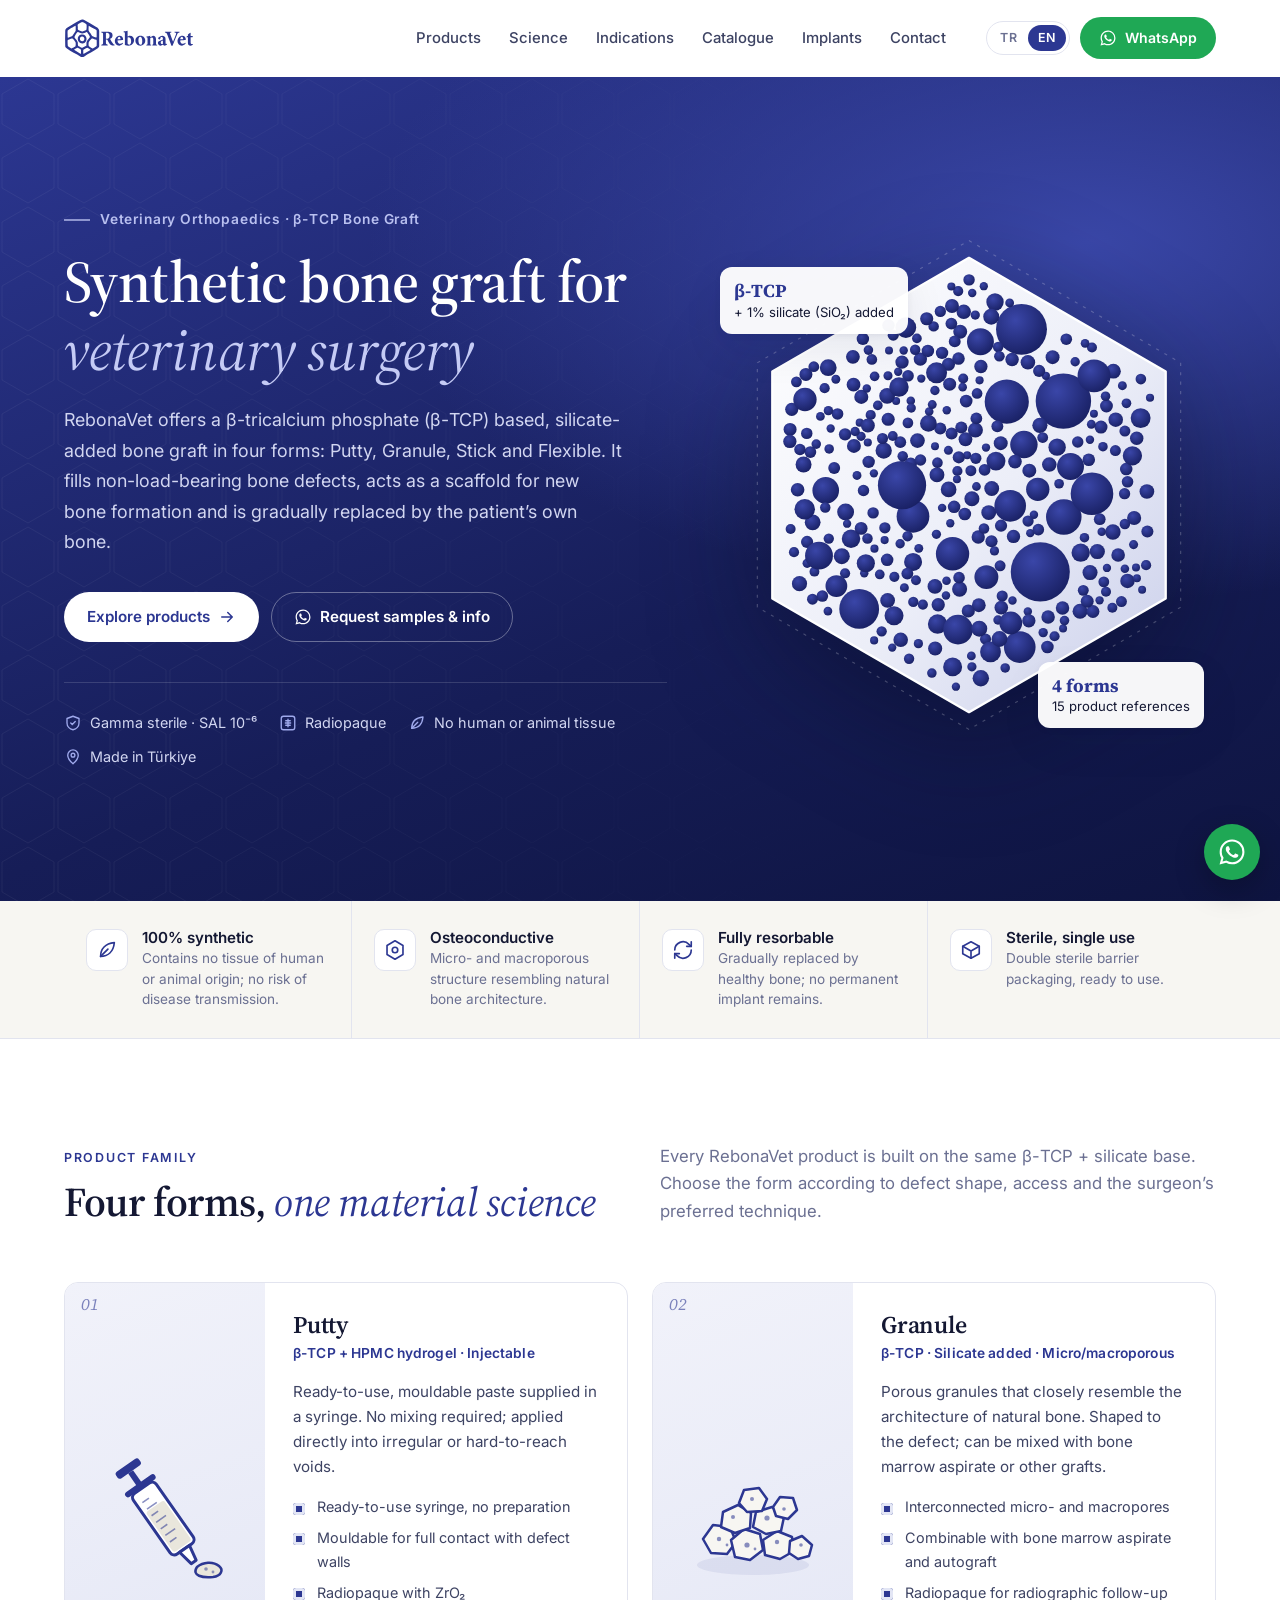
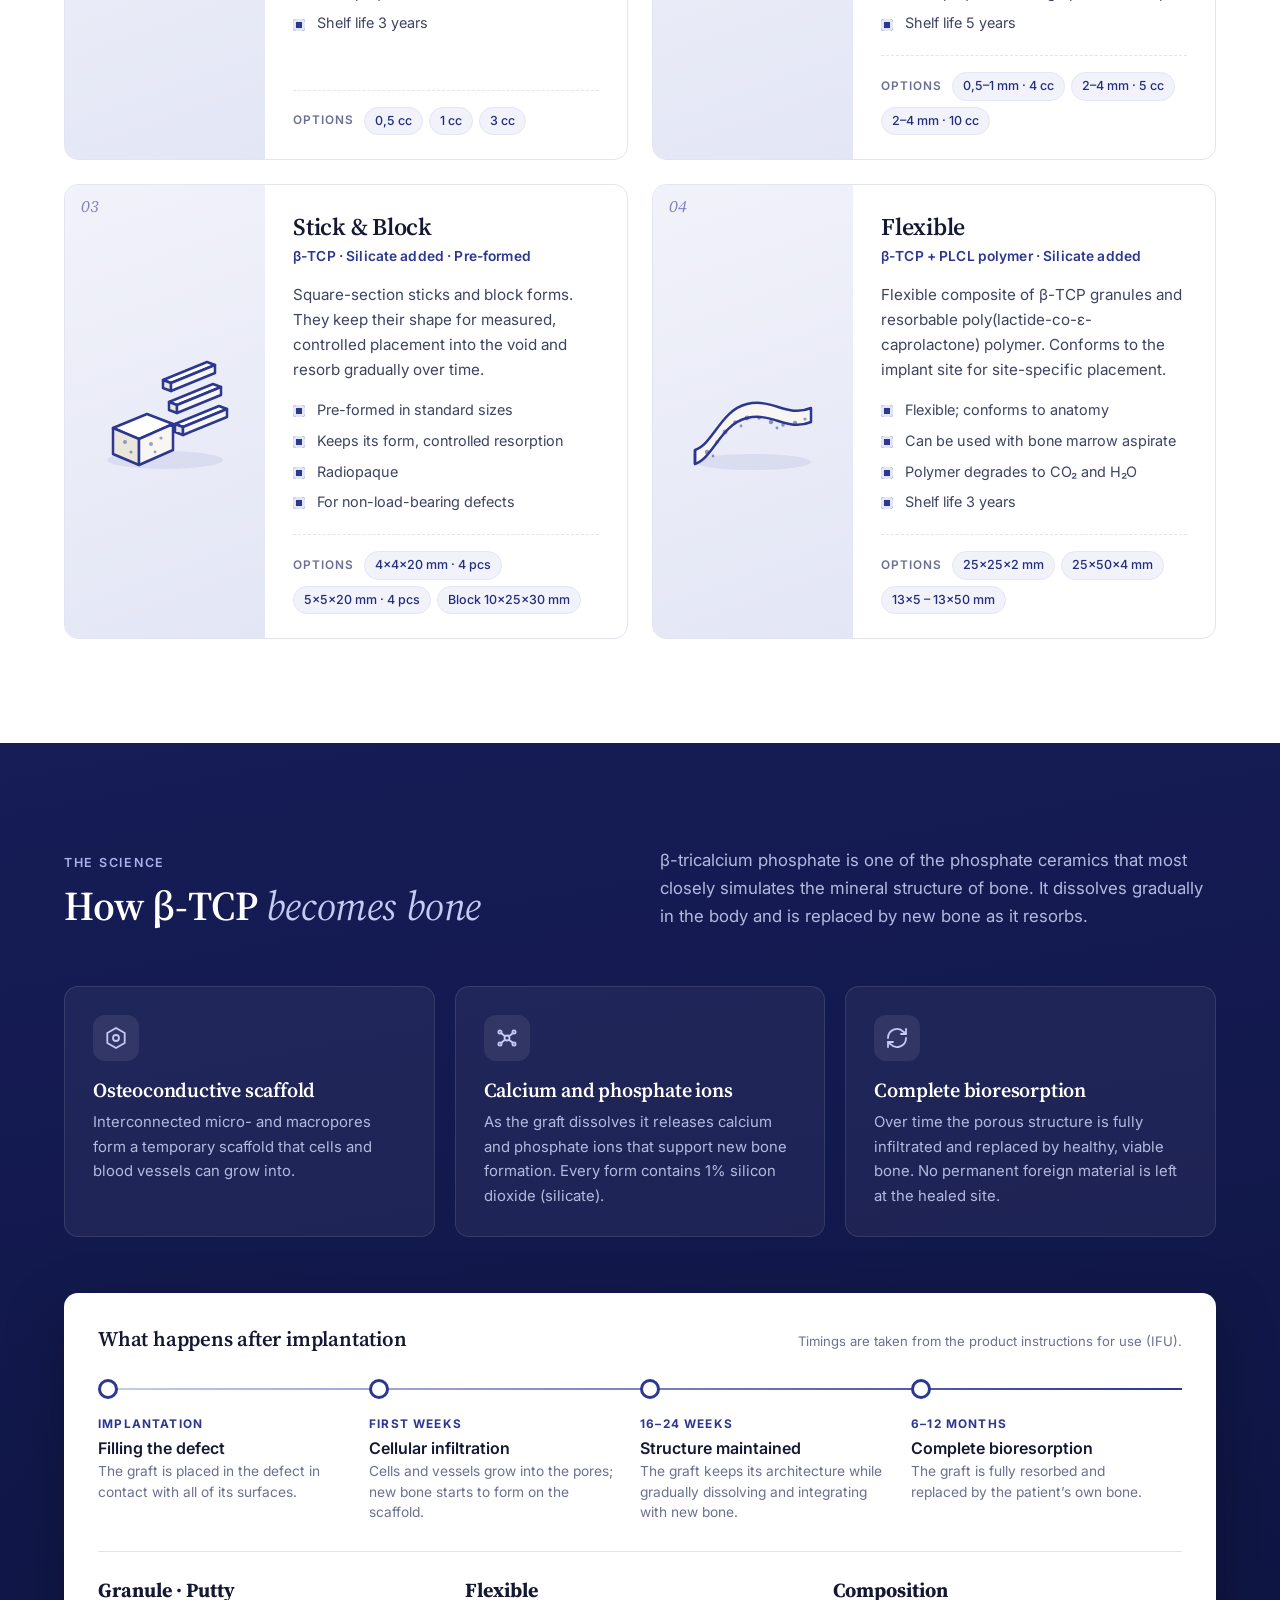
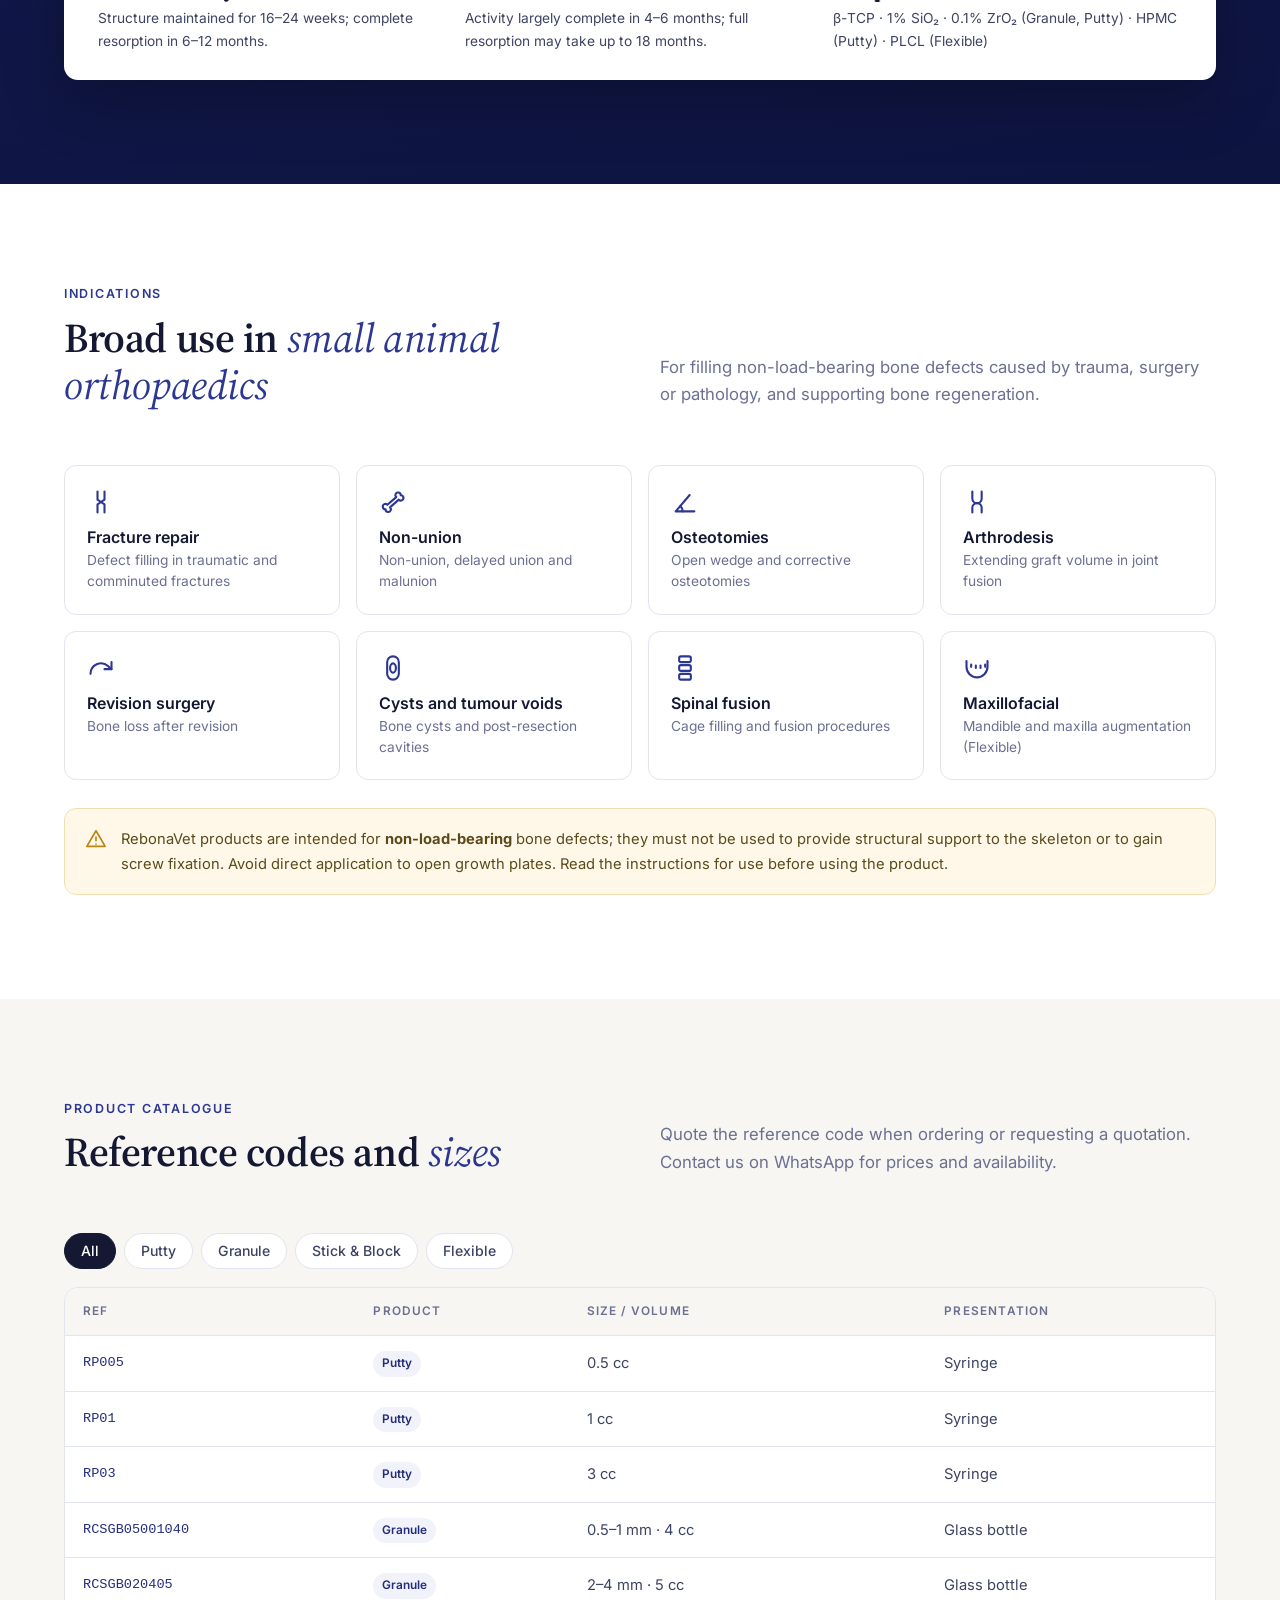
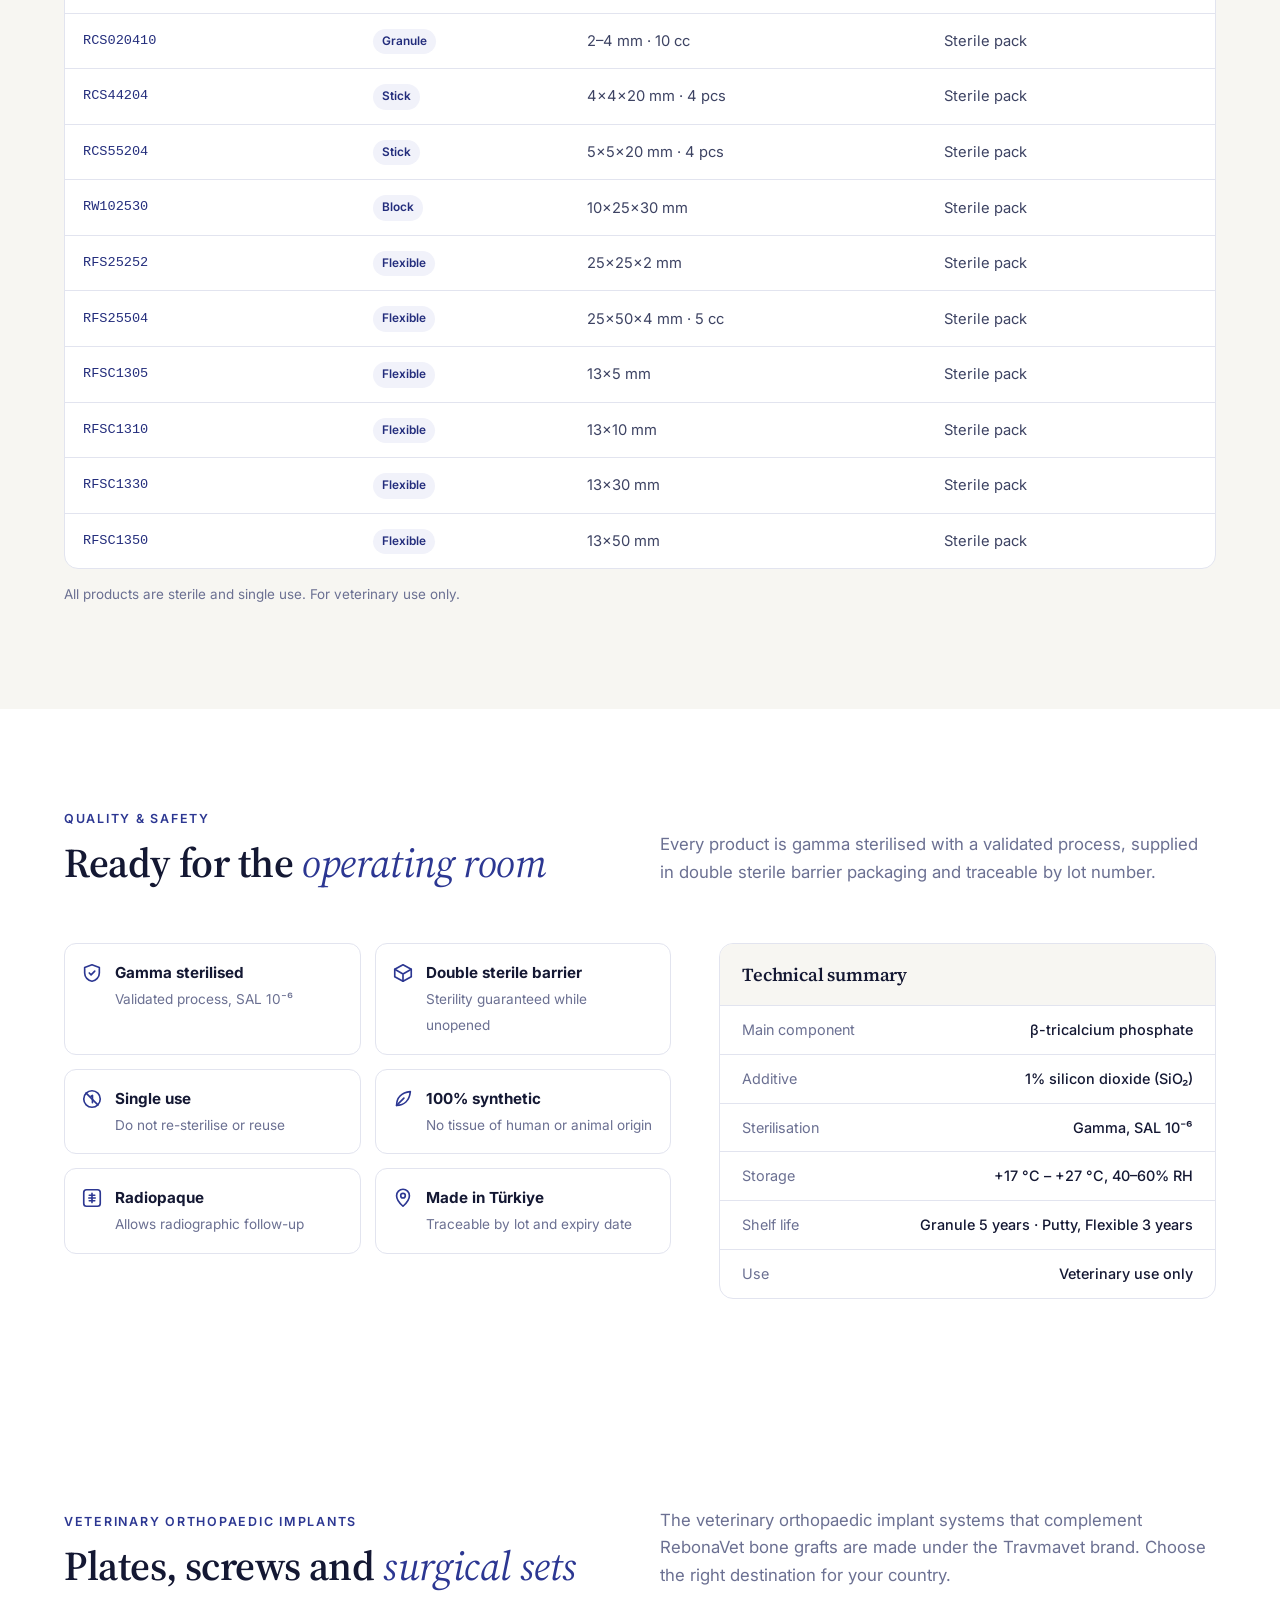
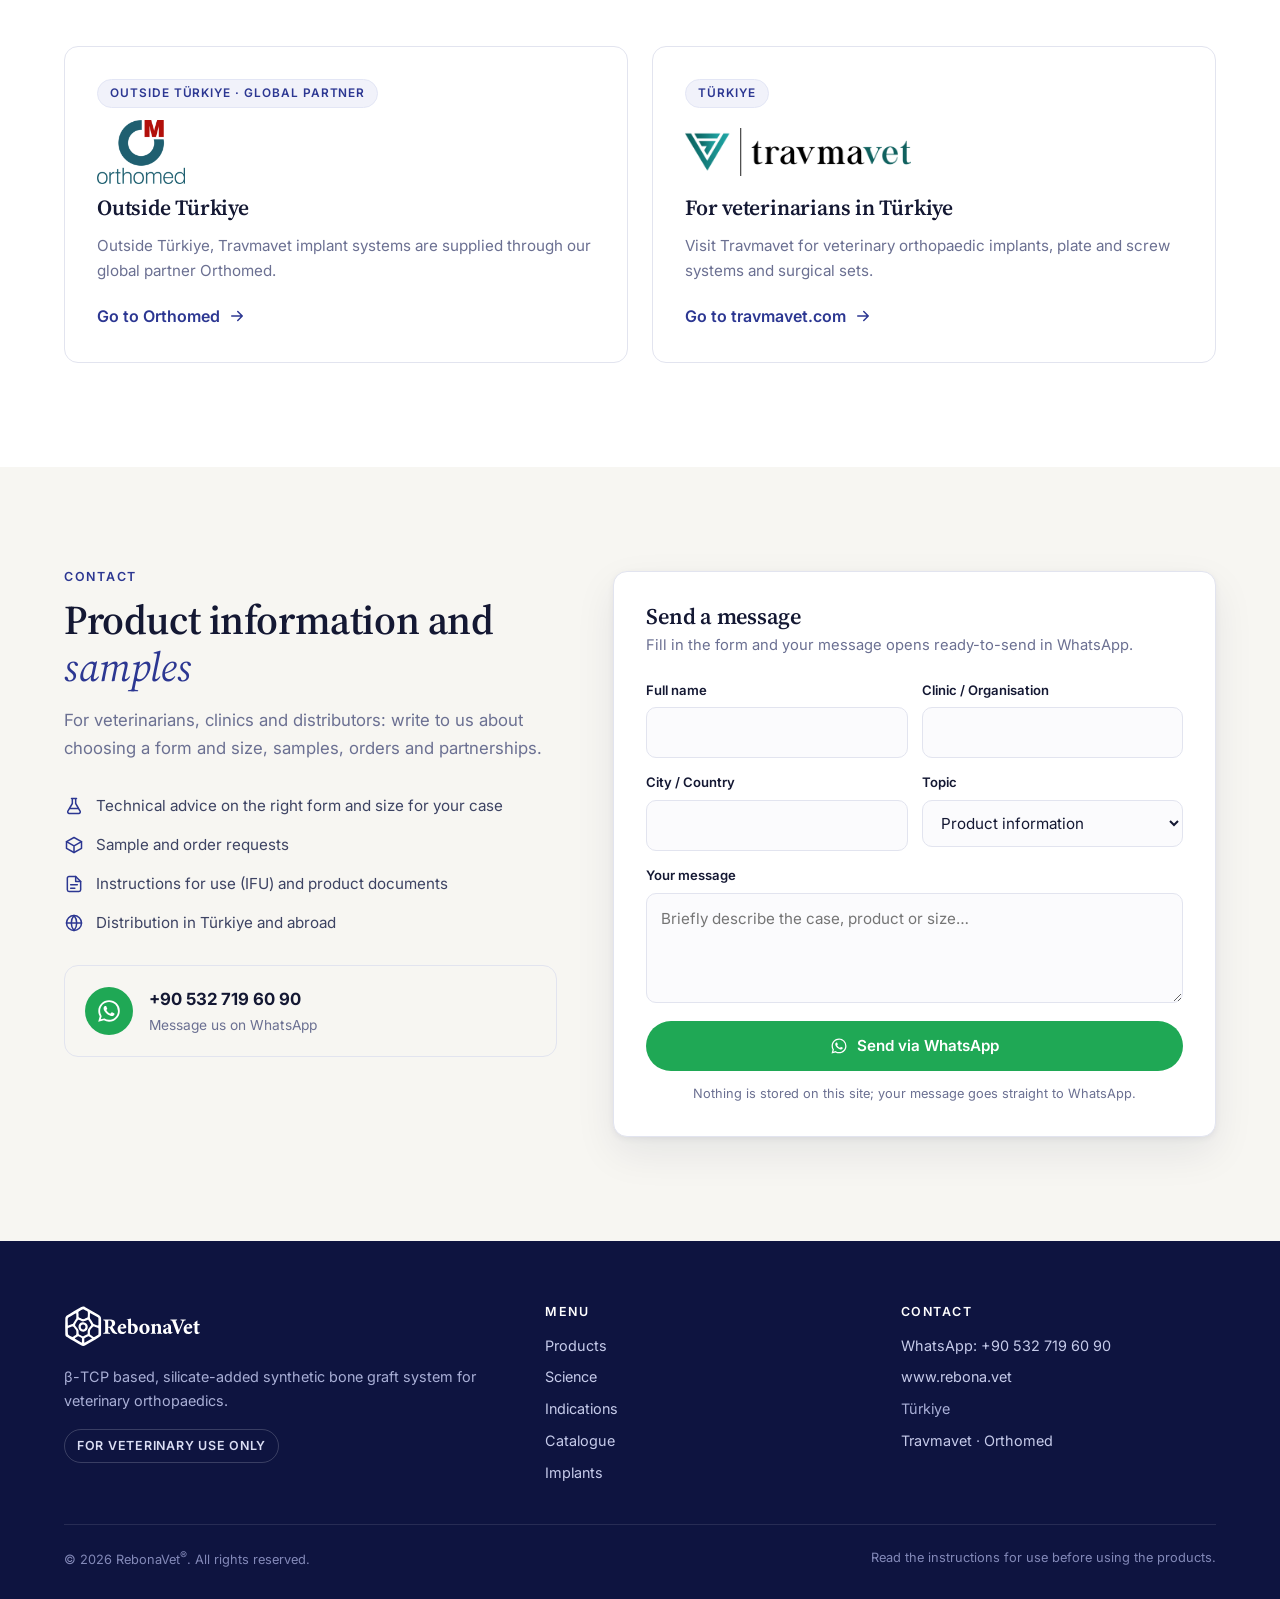
==== commit 939c96f6: "Implantlar bölümü: Türkiye için Travmavet, yurt dışı için Orthomed bağlantısı - Menüye ve alt bilgiy" ====
--- a/index.html
+++ b/index.html
@@ -68,7 +68,7 @@
       <li><a href="#bilim" data-i18n="nav_science">Bilimsel Altyapı</a></li>
       <li><a href="#uygulama" data-i18n="nav_ind">Uygulama Alanları</a></li>
       <li><a href="#katalog" data-i18n="nav_cat">Katalog</a></li>
-      <li><a href="#kalite" data-i18n="nav_quality">Kalite</a></li>
+      <li><a href="#implantlar" data-i18n="nav_impl">İmplantlar</a></li>
       <li><a href="#iletisim" data-i18n="nav_contact">İletişim</a></li>
     </ul>
     <div class="nav-tools">
@@ -387,6 +387,35 @@
   </div>
 </section>
 
+<!-- IMPLANTS / PARTNERS -->
+<section class="section" id="implantlar">
+  <div class="wrap">
+    <div class="section-head reveal">
+      <div>
+        <span class="kicker" data-i18n="im_kicker">Veteriner Ortopedik İmplantlar</span>
+        <h2 data-i18n="im_title">Plak, vida ve <em>cerrahi setler</em></h2>
+      </div>
+      <p data-i18n="im_desc">RebonaVet kemik greftlerini tamamlayan veteriner ortopedik implant sistemleri Travmavet markasıyla üretilir. Bulunduğunuz ülkeye göre doğru adrese yönlenin.</p>
+    </div>
+    <div class="partners">
+      <a class="partner partner-tv reveal" href="https://www.travmavet.com/" target="_blank" rel="noopener">
+        <span class="partner-tag" data-i18n="pt1_tag">Türkiye</span>
+        <img src="assets/img/partners/travmavet.png" alt="Travmavet" width="280" height="60" loading="lazy">
+        <h3 data-i18n="pt1_t">Türkiye'deki veteriner hekimler için</h3>
+        <p data-i18n="pt1_d">Veteriner ortopedi implantları, plak-vida sistemleri ve cerrahi setler için Travmavet'i ziyaret edin.</p>
+        <span class="partner-link"><span data-i18n="pt1_l">travmavet.com'a git</span><svg><use href="#i-arrow"/></svg></span>
+      </a>
+      <a class="partner partner-om reveal" href="https://travmavet.orthomed.co.uk/" target="_blank" rel="noopener">
+        <span class="partner-tag" data-i18n="pt2_tag">Türkiye dışı · Global ortak</span>
+        <img src="assets/img/partners/orthomed.png" alt="Orthomed" width="110" height="80" loading="lazy">
+        <h3 data-i18n="pt2_t">Türkiye dışındaysanız</h3>
+        <p data-i18n="pt2_d">Travmavet implant sistemleri yurt dışında global ortağımız Orthomed üzerinden sunulmaktadır.</p>
+        <span class="partner-link"><span data-i18n="pt2_l">Orthomed'e git</span><svg><use href="#i-arrow"/></svg></span>
+      </a>
+    </div>
+  </div>
+</section>
+
 <!-- CONTACT -->
 <section class="section alt" id="iletisim">
   <div class="wrap contact-grid">
@@ -448,6 +477,7 @@
           <li><a href="#bilim" data-i18n="nav_science">Bilimsel Altyapı</a></li>
           <li><a href="#uygulama" data-i18n="nav_ind">Uygulama Alanları</a></li>
           <li><a href="#katalog" data-i18n="nav_cat">Katalog</a></li>
+          <li><a href="#implantlar" data-i18n="nav_impl">İmplantlar</a></li>
         </ul>
       </div>
       <div>
@@ -456,6 +486,7 @@
           <li><a class="wa-link" href="https://wa.me/905327196090" target="_blank" rel="noopener">WhatsApp: +90 532 719 60 90</a></li>
           <li><a href="https://www.rebona.vet/">www.rebona.vet</a></li>
           <li data-i18n="ft_country">Türkiye</li>
+          <li><a href="https://www.travmavet.com/" target="_blank" rel="noopener">Travmavet</a> · <a href="https://travmavet.orthomed.co.uk/" target="_blank" rel="noopener">Orthomed</a></li>
         </ul>
       </div>
     </div>
--- a/assets/css/site.css
+++ b/assets/css/site.css
@@ -300,3 +300,18 @@
   th:nth-child(4),td:nth-child(4){display:none}
   td.ref{font-size:.76rem;white-space:normal;word-break:break-all}
 }
+
+/* ---------- Implant partners ---------- */
+.partners{display:grid;grid-template-columns:1fr 1fr;gap:24px}
+.partner{position:relative;display:flex;flex-direction:column;align-items:flex-start;gap:12px;background:#fff;border:1px solid var(--line);border-radius:var(--radius);padding:32px;color:var(--body);text-decoration:none!important;transition:box-shadow .25s,transform .25s,border-color .25s}
+.partner:hover{box-shadow:var(--shadow);transform:translateY(-3px);border-color:var(--brand-200)}
+.partner img{height:48px;width:auto;margin:8px 0}
+.partner-om img{height:64px;margin:0}
+.partner h3{font-size:1.35rem}
+.partner p{font-size:.95rem;color:var(--muted)}
+.partner-tag{font-size:.74rem;font-weight:600;letter-spacing:.08em;text-transform:uppercase;color:var(--brand);background:var(--brand-50);border:1px solid var(--brand-100);border-radius:999px;padding:4px 12px}
+.partner-link{margin-top:auto;padding-top:8px;display:inline-flex;align-items:center;gap:8px;font-weight:600;color:var(--brand)}
+.partner-link svg{width:18px;height:18px;transition:transform .2s}
+.partner:hover .partner-link svg{transform:translateX(4px)}
+html[lang="en"] .partner-om{order:-1}
+@media (max-width:760px){.partners{grid-template-columns:1fr}.partner{padding:24px}}
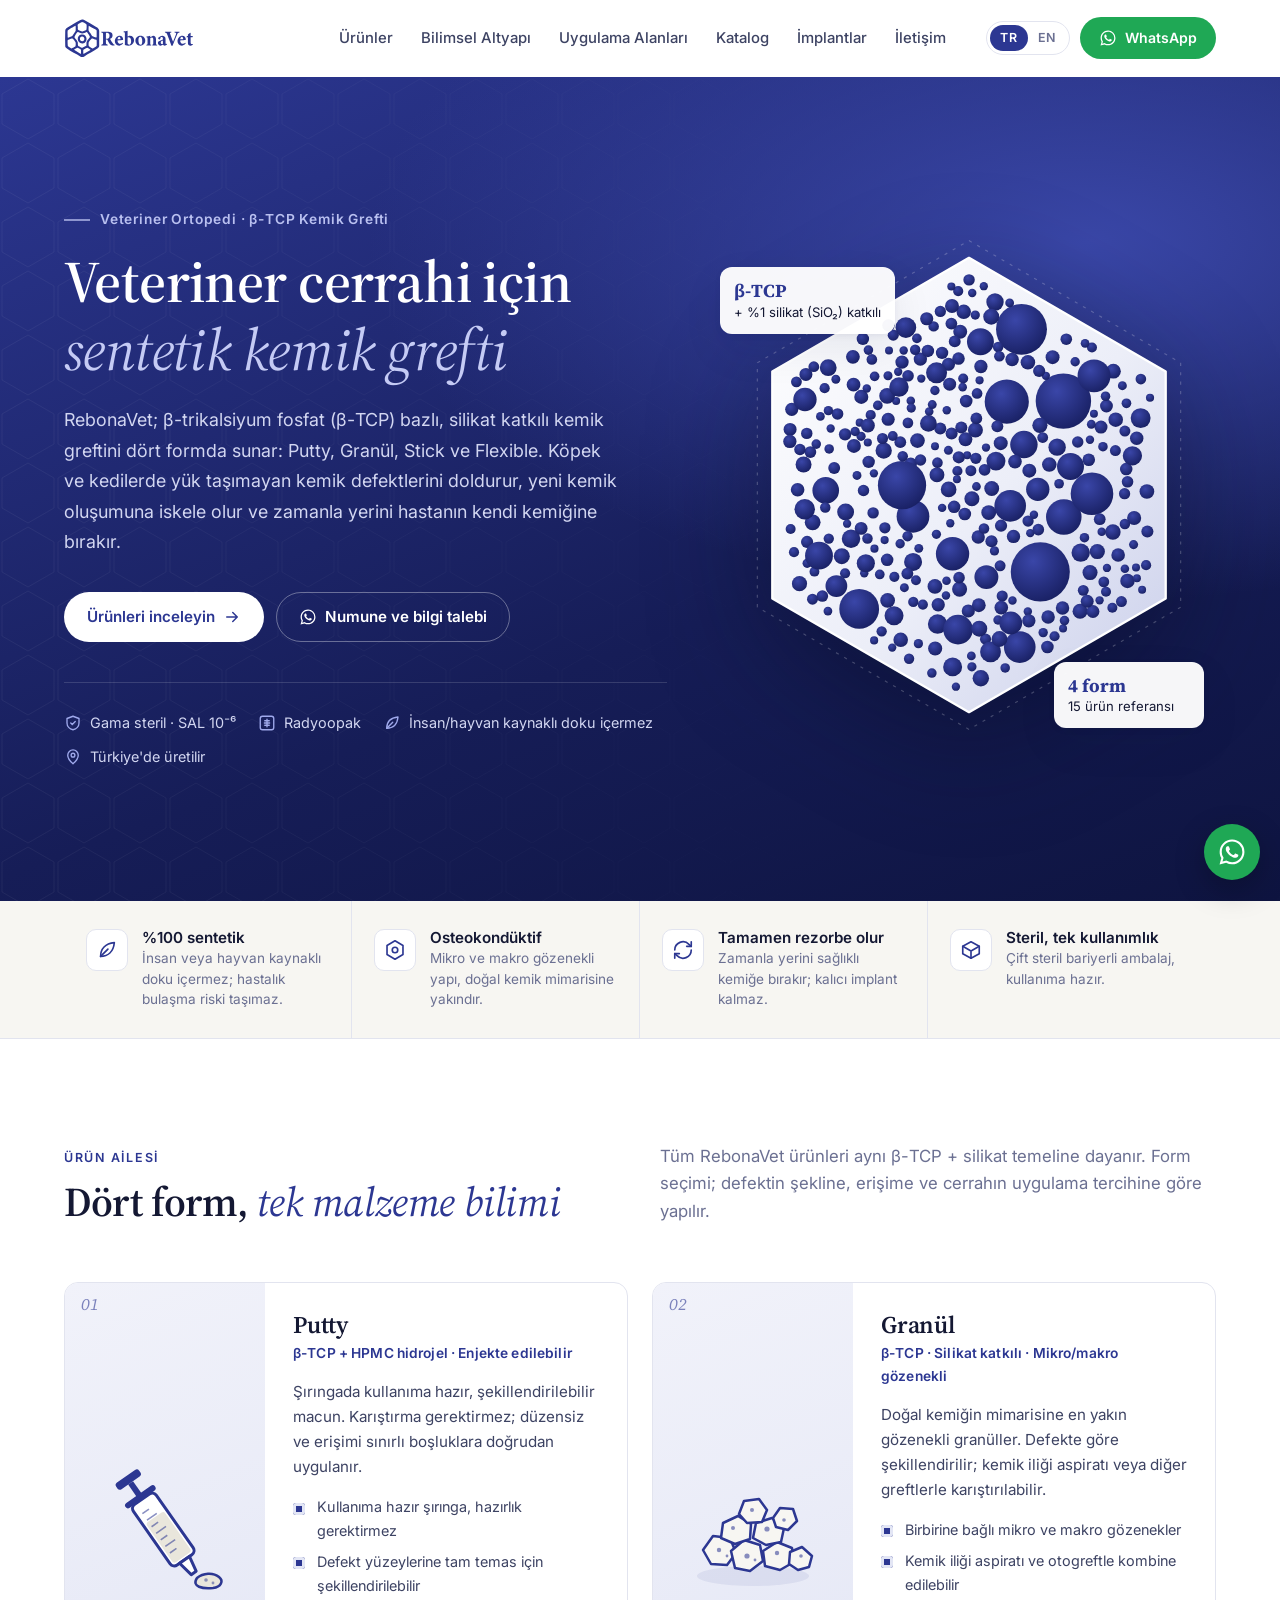
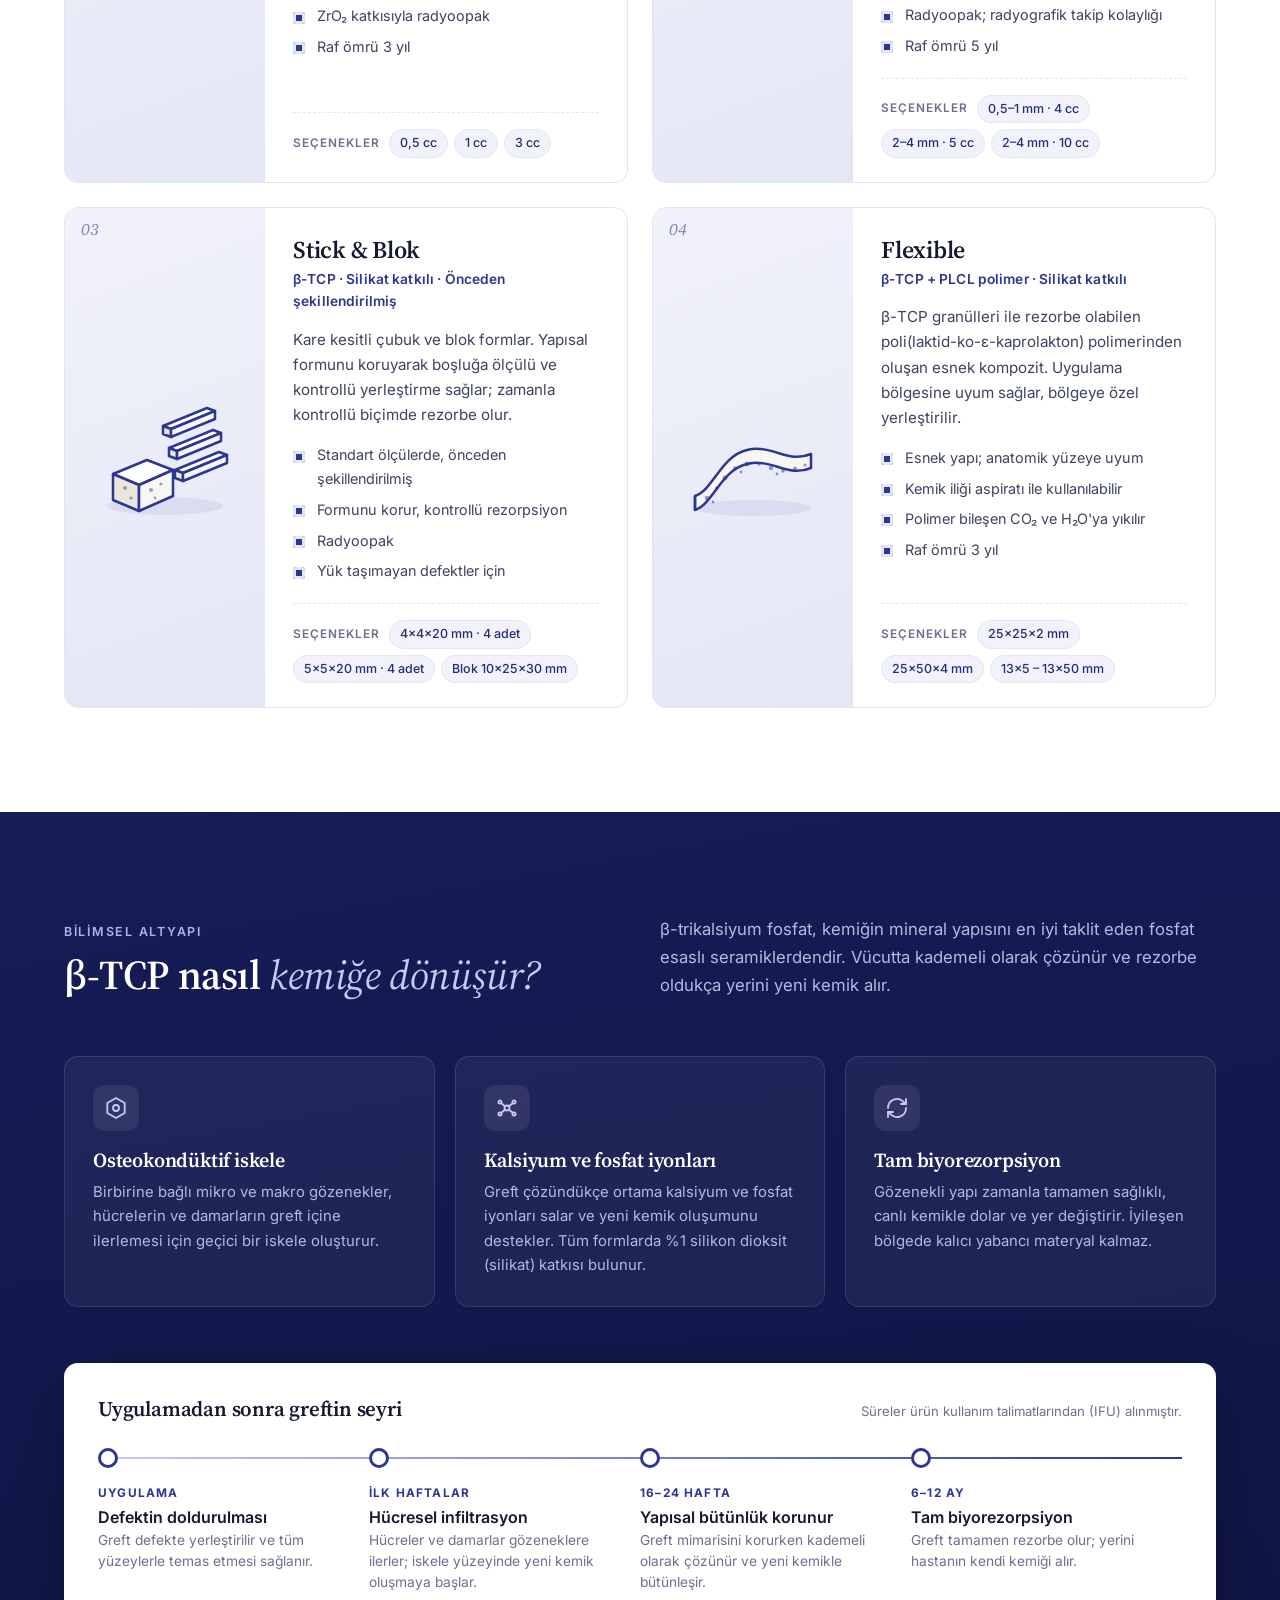
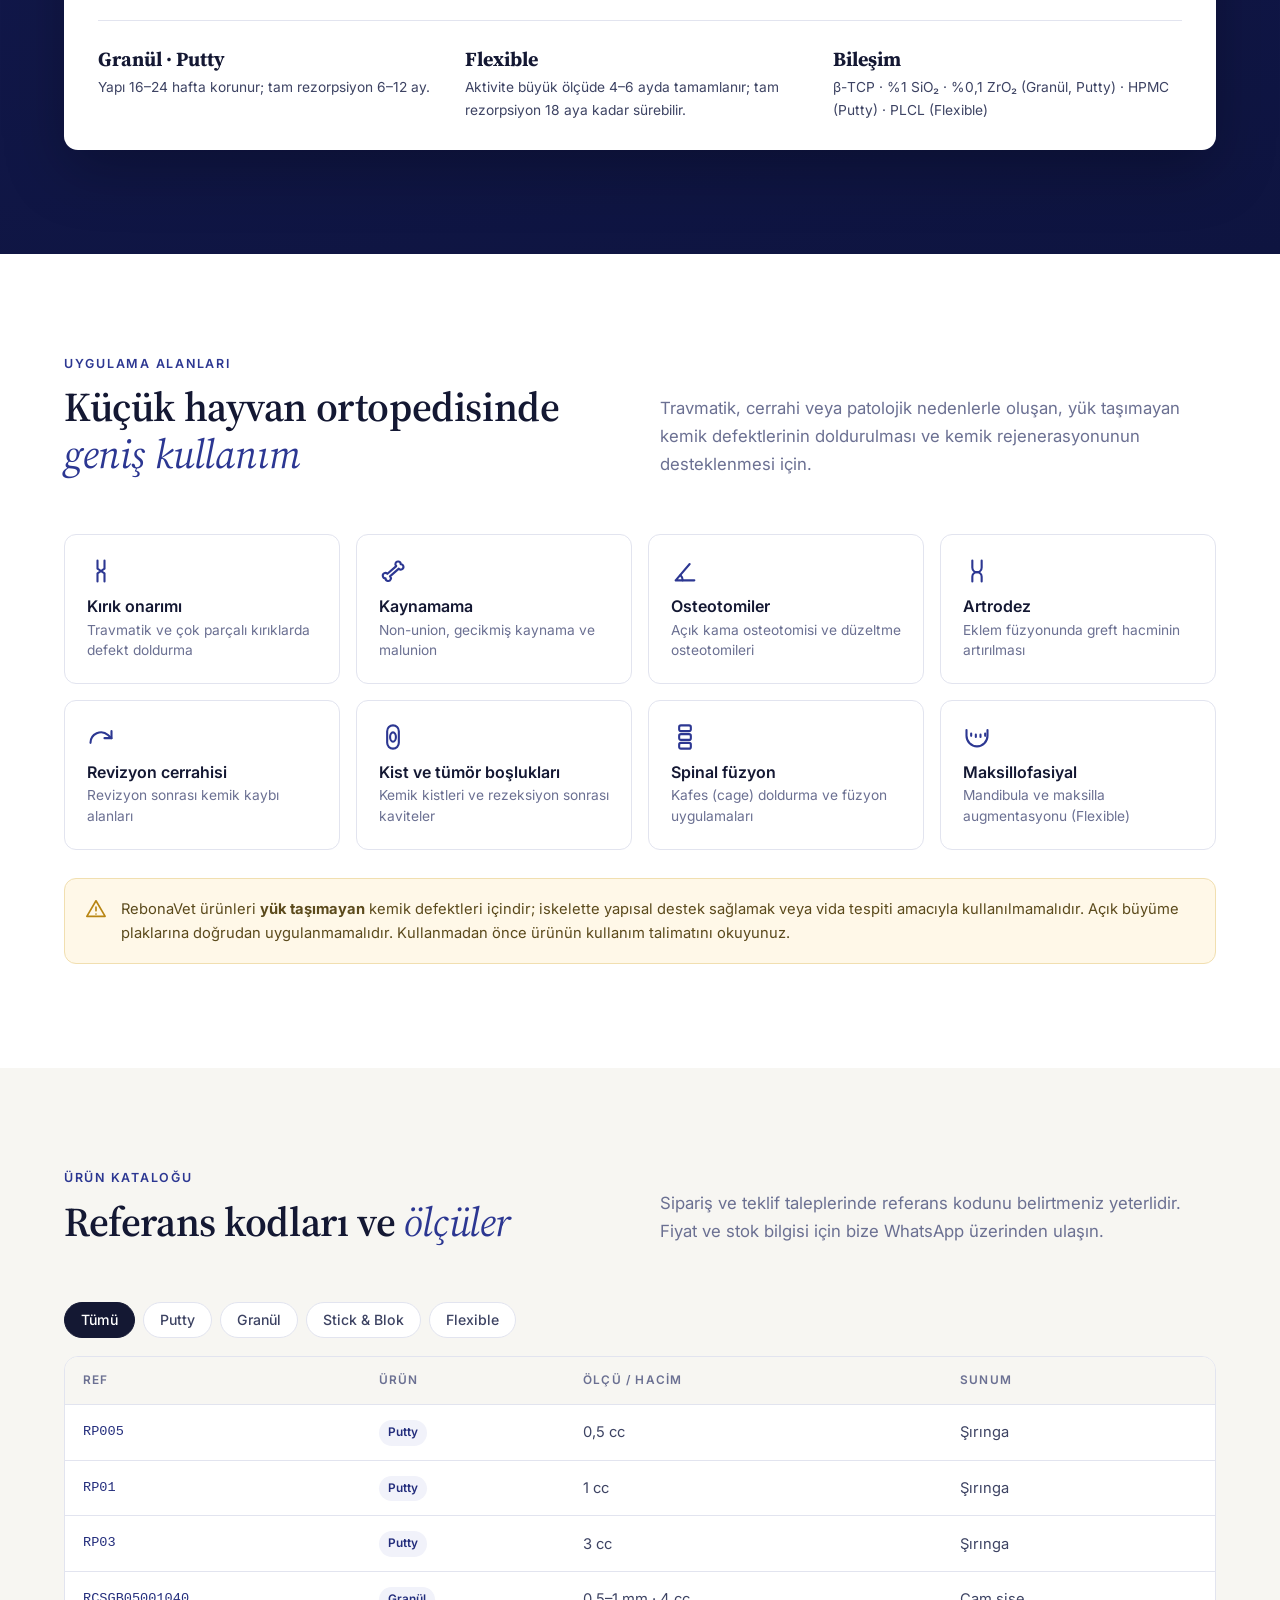
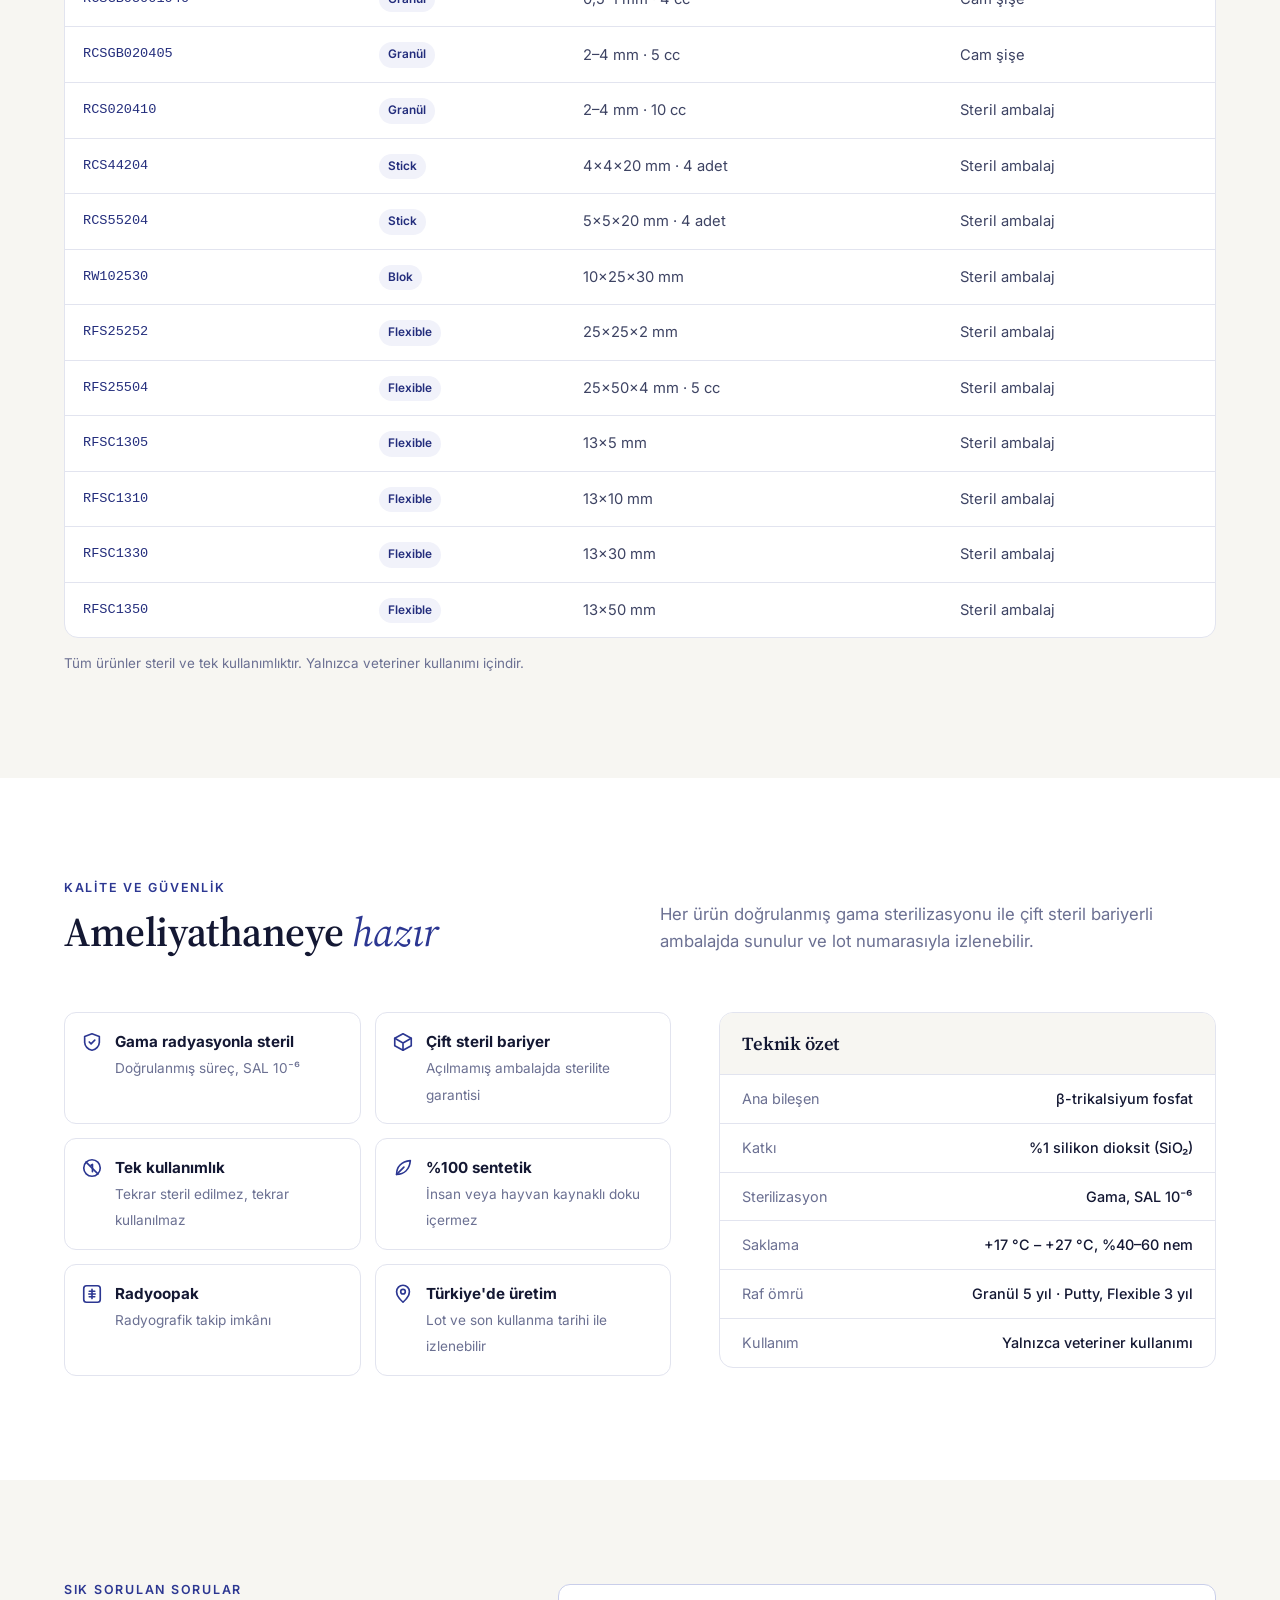
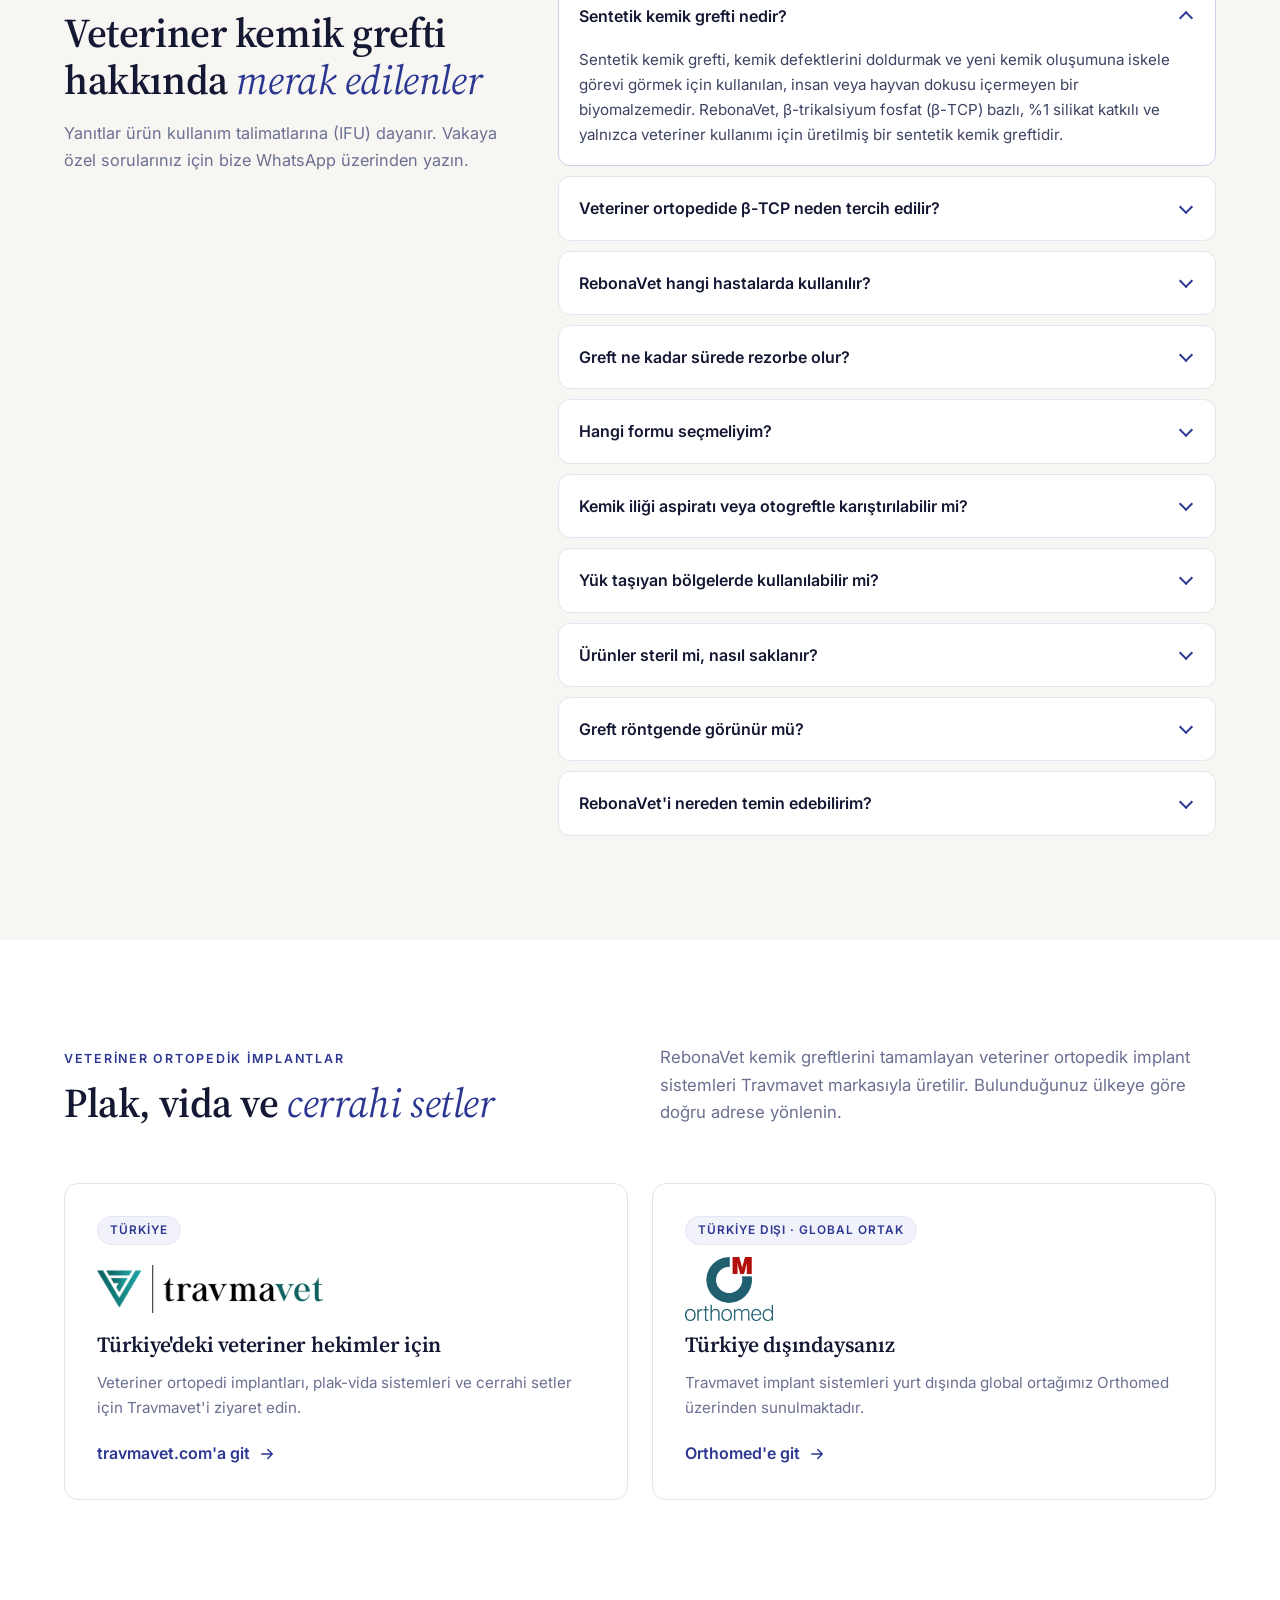
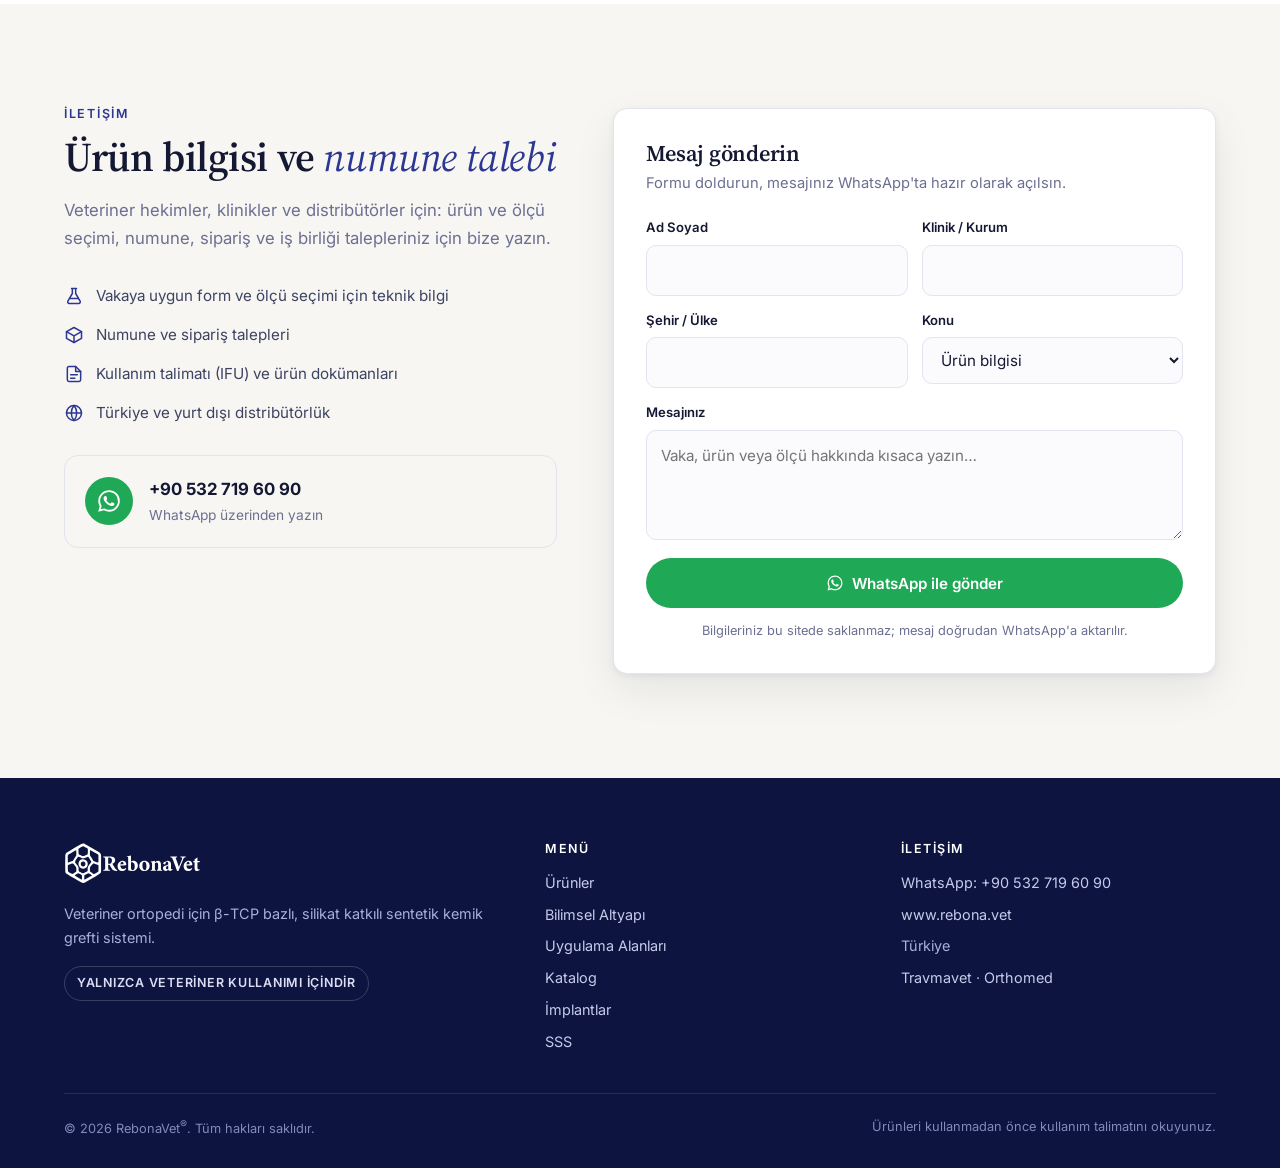
==== commit 32b17a9b: "SEO ve yapay zekâ aramaları için altyapı - Ayrı, statik İngilizce sayfa (/en/) ve hreflang tr/en/x-d" ====
--- a/index.html
+++ b/index.html
@@ -3,16 +3,21 @@
 <head>
 <meta charset="utf-8">
 <meta name="viewport" content="width=device-width, initial-scale=1">
-<title>RebonaVet — Veteriner Sentetik Kemik Grefti | β-TCP Putty, Granül, Stick, Flexible</title>
-<meta name="description" content="RebonaVet; veteriner ortopedi için β-TCP bazlı, silikat katkılı sentetik kemik grefti: enjekte edilebilir Putty, Granül, Stick ve Flexible formlar. Gama steril, radyoopak, tamamen rezorbe olur.">
+<title>Veteriner Kemik Grefti | Sentetik β-TCP Kemik Grefti – RebonaVet</title>
+<meta name="description" content="RebonaVet veteriner sentetik kemik grefti: köpek ve kedilerde kemik defektleri için β-TCP bazlı, silikat katkılı Putty (enjekte edilebilir), Granül, Stick ve Flexible formlar. Gama steril, radyoopak, tamamen rezorbe olur.">
 <meta name="theme-color" content="#2C3792">
 <link rel="canonical" href="https://www.rebona.vet/">
-<link rel="icon" href="assets/img/favicon.svg" type="image/svg+xml">
-<link rel="icon" href="assets/img/favicon-32.png" sizes="32x32" type="image/png">
-<link rel="apple-touch-icon" href="assets/img/apple-touch-icon.png">
+<link rel="alternate" hreflang="tr" href="https://www.rebona.vet/">
+<link rel="alternate" hreflang="en" href="https://www.rebona.vet/en/">
+<link rel="alternate" hreflang="x-default" href="https://www.rebona.vet/">
+<link rel="icon" href="/assets/img/favicon.svg" type="image/svg+xml">
+<link rel="icon" href="/assets/img/favicon-32.png" sizes="32x32" type="image/png">
+<link rel="apple-touch-icon" href="/assets/img/apple-touch-icon.png">
 <meta property="og:type" content="website">
+<meta property="og:locale" content="tr_TR">
+<meta property="og:locale:alternate" content="en_GB">
 <meta property="og:site_name" content="RebonaVet">
-<meta property="og:title" content="RebonaVet — Veteriner Sentetik Kemik Grefti">
+<meta property="og:title" content="RebonaVet — Veteriner Sentetik Kemik Grefti (β-TCP)">
 <meta property="og:description" content="β-TCP bazlı, silikat katkılı dört form: Putty, Granül, Stick ve Flexible. Yalnızca veteriner kullanımı içindir.">
 <meta property="og:url" content="https://www.rebona.vet/">
 <meta property="og:image" content="https://www.rebona.vet/assets/img/og-image.png">
@@ -22,9 +27,419 @@
 <link rel="preconnect" href="https://fonts.googleapis.com">
 <link rel="preconnect" href="https://fonts.gstatic.com" crossorigin>
 <link href="https://fonts.googleapis.com/css2?family=Inter:wght@400;500;600;700&family=Source+Serif+4:ital,opsz,wght@0,8..60,400;0,8..60,600;1,8..60,400&display=swap" rel="stylesheet">
-<link rel="stylesheet" href="assets/css/site.css">
-<script type="application/ld+json">
-{"@context":"https://schema.org","@type":"Organization","name":"RebonaVet","url":"https://www.rebona.vet/","logo":"https://www.rebona.vet/assets/img/logo.svg","contactPoint":{"@type":"ContactPoint","telephone":"+90-532-719-60-90","contactType":"sales","availableLanguage":["Turkish","English"]}}
+<link rel="stylesheet" href="/assets/css/site.css">
+<script type="application/ld+json" id="ld">
+{
+ "@context": "https://schema.org",
+ "@graph": [
+  {
+   "@type": "Organization",
+   "@id": "https://www.rebona.vet/#org",
+   "name": "RebonaVet",
+   "url": "https://www.rebona.vet/",
+   "logo": {
+    "@type": "ImageObject",
+    "url": "https://www.rebona.vet/assets/img/logo-600.png",
+    "width": 600,
+    "height": 185
+   },
+   "image": "https://www.rebona.vet/assets/img/og-image.png",
+   "description": "Veteriner ortopedi için β-TCP bazlı, silikat katkılı sentetik kemik grefti sistemi.",
+   "slogan": "Veteriner cerrahi için sentetik kemik grefti",
+   "knowsAbout": [
+    "synthetic bone graft",
+    "veterinary bone graft",
+    "beta-tricalcium phosphate (β-TCP)",
+    "bone void filler",
+    "veterinary orthopaedics",
+    "small animal orthopaedics",
+    "sentetik kemik grefti",
+    "veteriner kemik grefti"
+   ],
+   "contactPoint": {
+    "@type": "ContactPoint",
+    "telephone": "+90-532-719-60-90",
+    "contactType": "sales",
+    "url": "https://wa.me/905327196090",
+    "availableLanguage": [
+     "Turkish",
+     "English"
+    ],
+    "areaServed": "Worldwide"
+   },
+   "areaServed": "Worldwide"
+  },
+  {
+   "@type": "WebSite",
+   "@id": "https://www.rebona.vet/#website",
+   "url": "https://www.rebona.vet/",
+   "name": "RebonaVet",
+   "inLanguage": [
+    "tr",
+    "en"
+   ],
+   "publisher": {
+    "@id": "https://www.rebona.vet/#org"
+   }
+  },
+  {
+   "@type": "WebPage",
+   "@id": "https://www.rebona.vet/#webpage",
+   "url": "https://www.rebona.vet/",
+   "name": "Veteriner Kemik Grefti | Sentetik β-TCP Kemik Grefti – RebonaVet",
+   "description": "RebonaVet veteriner sentetik kemik grefti: köpek ve kedilerde kemik defektleri için β-TCP bazlı, silikat katkılı Putty (enjekte edilebilir), Granül, Stick ve Flexible formlar. Gama steril, radyoopak, tamamen rezorbe olur.",
+   "inLanguage": "tr",
+   "isPartOf": {
+    "@id": "https://www.rebona.vet/#website"
+   },
+   "about": {
+    "@id": "https://www.rebona.vet/#org"
+   },
+   "primaryImageOfPage": "https://www.rebona.vet/assets/img/og-image.png",
+   "dateModified": "2026-11-23"
+  },
+  {
+   "@type": "ProductGroup",
+   "@id": "https://www.rebona.vet/#product-putty",
+   "name": "RebonaVet Putty",
+   "description": "Şırıngada kullanıma hazır, şekillendirilebilir macun. Karıştırma gerektirmez; düzensiz ve erişimi sınırlı boşluklara doğrudan uygulanır.",
+   "brand": {
+    "@type": "Brand",
+    "name": "RebonaVet"
+   },
+   "category": "Veteriner sentetik kemik grefti",
+   "material": "β-TCP + HPMC hidrojel · Enjekte edilebilir",
+   "image": "https://www.rebona.vet/assets/img/og-image.png",
+   "productGroupID": "putty",
+   "variesBy": "https://schema.org/size",
+   "countryOfOrigin": {
+    "@type": "Country",
+    "name": "TR"
+   },
+   "audience": {
+    "@type": "Audience",
+    "audienceType": "Veteriner cerrahlar"
+   },
+   "additionalProperty": [
+    {
+     "@type": "PropertyValue",
+     "name": "Sterilizasyon",
+     "value": "Gamma, SAL 10⁻⁶"
+    },
+    {
+     "@type": "PropertyValue",
+     "name": "Kullanım",
+     "value": "Yalnızca veteriner kullanımı"
+    }
+   ],
+   "hasVariant": [
+    {
+     "@type": "Product",
+     "name": "RebonaVet Putty 0,5 cc",
+     "sku": "RP005",
+     "mpn": "RP005",
+     "size": "0,5 cc"
+    },
+    {
+     "@type": "Product",
+     "name": "RebonaVet Putty 1 cc",
+     "sku": "RP01",
+     "mpn": "RP01",
+     "size": "1 cc"
+    },
+    {
+     "@type": "Product",
+     "name": "RebonaVet Putty 3 cc",
+     "sku": "RP03",
+     "mpn": "RP03",
+     "size": "3 cc"
+    }
+   ]
+  },
+  {
+   "@type": "ProductGroup",
+   "@id": "https://www.rebona.vet/#product-granule",
+   "name": "RebonaVet Granül",
+   "description": "Doğal kemiğin mimarisine en yakın gözenekli granüller. Defekte göre şekillendirilir; kemik iliği aspiratı veya diğer greftlerle karıştırılabilir.",
+   "brand": {
+    "@type": "Brand",
+    "name": "RebonaVet"
+   },
+   "category": "Veteriner sentetik kemik grefti",
+   "material": "β-TCP · Silikat katkılı · Mikro/makro gözenekli",
+   "image": "https://www.rebona.vet/assets/img/og-image.png",
+   "productGroupID": "granule",
+   "variesBy": "https://schema.org/size",
+   "countryOfOrigin": {
+    "@type": "Country",
+    "name": "TR"
+   },
+   "audience": {
+    "@type": "Audience",
+    "audienceType": "Veteriner cerrahlar"
+   },
+   "additionalProperty": [
+    {
+     "@type": "PropertyValue",
+     "name": "Sterilizasyon",
+     "value": "Gamma, SAL 10⁻⁶"
+    },
+    {
+     "@type": "PropertyValue",
+     "name": "Kullanım",
+     "value": "Yalnızca veteriner kullanımı"
+    }
+   ],
+   "hasVariant": [
+    {
+     "@type": "Product",
+     "name": "RebonaVet Granül 0,5–1 mm · 4 cc",
+     "sku": "RCSGB05001040",
+     "mpn": "RCSGB05001040",
+     "size": "0,5–1 mm · 4 cc"
+    },
+    {
+     "@type": "Product",
+     "name": "RebonaVet Granül 2–4 mm · 5 cc",
+     "sku": "RCSGB020405",
+     "mpn": "RCSGB020405",
+     "size": "2–4 mm · 5 cc"
+    },
+    {
+     "@type": "Product",
+     "name": "RebonaVet Granül 2–4 mm · 10 cc",
+     "sku": "RCS020410",
+     "mpn": "RCS020410",
+     "size": "2–4 mm · 10 cc"
+    }
+   ]
+  },
+  {
+   "@type": "ProductGroup",
+   "@id": "https://www.rebona.vet/#product-stick",
+   "name": "RebonaVet Stick & Blok",
+   "description": "Kare kesitli çubuk ve blok formlar. Yapısal formunu koruyarak boşluğa ölçülü ve kontrollü yerleştirme sağlar; zamanla kontrollü biçimde rezorbe olur.",
+   "brand": {
+    "@type": "Brand",
+    "name": "RebonaVet"
+   },
+   "category": "Veteriner sentetik kemik grefti",
+   "material": "β-TCP · Silikat katkılı · Önceden şekillendirilmiş",
+   "image": "https://www.rebona.vet/assets/img/og-image.png",
+   "productGroupID": "stick",
+   "variesBy": "https://schema.org/size",
+   "countryOfOrigin": {
+    "@type": "Country",
+    "name": "TR"
+   },
+   "audience": {
+    "@type": "Audience",
+    "audienceType": "Veteriner cerrahlar"
+   },
+   "additionalProperty": [
+    {
+     "@type": "PropertyValue",
+     "name": "Sterilizasyon",
+     "value": "Gamma, SAL 10⁻⁶"
+    },
+    {
+     "@type": "PropertyValue",
+     "name": "Kullanım",
+     "value": "Yalnızca veteriner kullanımı"
+    }
+   ],
+   "hasVariant": [
+    {
+     "@type": "Product",
+     "name": "RebonaVet Stick 4×4×20 mm · 4 adet",
+     "sku": "RCS44204",
+     "mpn": "RCS44204",
+     "size": "4×4×20 mm · 4 adet"
+    },
+    {
+     "@type": "Product",
+     "name": "RebonaVet Stick 5×5×20 mm · 4 adet",
+     "sku": "RCS55204",
+     "mpn": "RCS55204",
+     "size": "5×5×20 mm · 4 adet"
+    },
+    {
+     "@type": "Product",
+     "name": "RebonaVet Blok 10×25×30 mm",
+     "sku": "RW102530",
+     "mpn": "RW102530",
+     "size": "10×25×30 mm"
+    }
+   ]
+  },
+  {
+   "@type": "ProductGroup",
+   "@id": "https://www.rebona.vet/#product-flex",
+   "name": "RebonaVet Flexible",
+   "description": "β-TCP granülleri ile rezorbe olabilen poli(laktid-ko-ε-kaprolakton) polimerinden oluşan esnek kompozit. Uygulama bölgesine uyum sağlar, bölgeye özel yerleştirilir.",
+   "brand": {
+    "@type": "Brand",
+    "name": "RebonaVet"
+   },
+   "category": "Veteriner sentetik kemik grefti",
+   "material": "β-TCP + PLCL polimer · Silikat katkılı",
+   "image": "https://www.rebona.vet/assets/img/og-image.png",
+   "productGroupID": "flex",
+   "variesBy": "https://schema.org/size",
+   "countryOfOrigin": {
+    "@type": "Country",
+    "name": "TR"
+   },
+   "audience": {
+    "@type": "Audience",
+    "audienceType": "Veteriner cerrahlar"
+   },
+   "additionalProperty": [
+    {
+     "@type": "PropertyValue",
+     "name": "Sterilizasyon",
+     "value": "Gamma, SAL 10⁻⁶"
+    },
+    {
+     "@type": "PropertyValue",
+     "name": "Kullanım",
+     "value": "Yalnızca veteriner kullanımı"
+    }
+   ],
+   "hasVariant": [
+    {
+     "@type": "Product",
+     "name": "RebonaVet Flexible 25×25×2 mm",
+     "sku": "RFS25252",
+     "mpn": "RFS25252",
+     "size": "25×25×2 mm"
+    },
+    {
+     "@type": "Product",
+     "name": "RebonaVet Flexible 25×50×4 mm · 5 cc",
+     "sku": "RFS25504",
+     "mpn": "RFS25504",
+     "size": "25×50×4 mm · 5 cc"
+    },
+    {
+     "@type": "Product",
+     "name": "RebonaVet Flexible 13×5 mm",
+     "sku": "RFSC1305",
+     "mpn": "RFSC1305",
+     "size": "13×5 mm"
+    },
+    {
+     "@type": "Product",
+     "name": "RebonaVet Flexible 13×10 mm",
+     "sku": "RFSC1310",
+     "mpn": "RFSC1310",
+     "size": "13×10 mm"
+    },
+    {
+     "@type": "Product",
+     "name": "RebonaVet Flexible 13×30 mm",
+     "sku": "RFSC1330",
+     "mpn": "RFSC1330",
+     "size": "13×30 mm"
+    },
+    {
+     "@type": "Product",
+     "name": "RebonaVet Flexible 13×50 mm",
+     "sku": "RFSC1350",
+     "mpn": "RFSC1350",
+     "size": "13×50 mm"
+    }
+   ]
+  },
+  {
+   "@type": "FAQPage",
+   "@id": "https://www.rebona.vet/#faq",
+   "inLanguage": "tr",
+   "mainEntity": [
+    {
+     "@type": "Question",
+     "name": "Sentetik kemik grefti nedir?",
+     "acceptedAnswer": {
+      "@type": "Answer",
+      "text": "Sentetik kemik grefti, kemik defektlerini doldurmak ve yeni kemik oluşumuna iskele görevi görmek için kullanılan, insan veya hayvan dokusu içermeyen bir biyomalzemedir. RebonaVet, β-trikalsiyum fosfat (β-TCP) bazlı, %1 silikat katkılı ve yalnızca veteriner kullanımı için üretilmiş bir sentetik kemik greftidir."
+     }
+    },
+    {
+     "@type": "Question",
+     "name": "Veteriner ortopedide β-TCP neden tercih edilir?",
+     "acceptedAnswer": {
+      "@type": "Answer",
+      "text": "β-TCP kemiğin mineral yapısını yakından taklit eder; biyouyumlu ve osteokondüktiftir. Vücutta kademeli olarak çözünür ve yerini hastanın kendi kemiğine bırakır. Sentetik olduğu için donör sahası gerektirmez ve hastalık bulaşma riski taşımaz."
+     }
+    },
+    {
+     "@type": "Question",
+     "name": "RebonaVet hangi hastalarda kullanılır?",
+     "acceptedAnswer": {
+      "@type": "Answer",
+      "text": "Köpek ve kedi başta olmak üzere küçük hayvan ortopedisi ve travmatolojisinde; kırık onarımı, kaynamama, osteotomi, artrodez, revizyon, kist ve tümör boşlukları ile spinal füzyon gibi uygulamalarda, yük taşımayan kemik defektlerini doldurmak için veteriner cerrahlar tarafından kullanılır."
+     }
+    },
+    {
+     "@type": "Question",
+     "name": "Greft ne kadar sürede rezorbe olur?",
+     "acceptedAnswer": {
+      "@type": "Answer",
+      "text": "Kullanım talimatlarına göre Granül ve Putty, yapısını 16–24 hafta korur ve 6–12 ay içinde tamamen rezorbe olur. Flexible formda aktivite büyük ölçüde 4–6 ayda tamamlanır; tam rezorpsiyon 18 aya kadar sürebilir."
+     }
+    },
+    {
+     "@type": "Question",
+     "name": "Hangi formu seçmeliyim?",
+     "acceptedAnswer": {
+      "@type": "Answer",
+      "text": "Putty, şırıngadan doğrudan uygulandığı için dar ve düzensiz boşluklarda pratiktir. Granül, kavite doldurmada ve kemik iliği aspiratıyla karıştırmada kullanılır. Stick ve Blok, ölçülü ve kontrollü yerleştirme sağlar. Flexible, anatomik yüzeye uyum gereken alanlar içindir."
+     }
+    },
+    {
+     "@type": "Question",
+     "name": "Kemik iliği aspiratı veya otogreftle karıştırılabilir mi?",
+     "acceptedAnswer": {
+      "@type": "Answer",
+      "text": "Evet. Granül ve Flexible formlar, kemik iliği aspiratı ve klinik olarak bilinen diğer kemik greftleriyle birlikte kullanılabilir."
+     }
+    },
+    {
+     "@type": "Question",
+     "name": "Yük taşıyan bölgelerde kullanılabilir mi?",
+     "acceptedAnswer": {
+      "@type": "Answer",
+      "text": "Hayır. RebonaVet yalnızca yük taşımayan kemik defektleri içindir; iskelette yapısal destek sağlamaz ve vida tespiti için kullanılmaz. Kırık stabilizasyonu plak-vida gibi bir implant sistemiyle sağlanmalıdır."
+     }
+    },
+    {
+     "@type": "Question",
+     "name": "Ürünler steril mi, nasıl saklanır?",
+     "acceptedAnswer": {
+      "@type": "Answer",
+      "text": "Tüm ürünler doğrulanmış gama radyasyonu ile steril edilir (SAL 10⁻⁶), çift steril bariyerli ambalajda ve tek kullanımlık olarak sunulur. +17 °C ile +27 °C arasında, %40–60 bağıl nemde, kuru ve güneş görmeyen bir yerde saklanmalıdır. Raf ömrü Granül için 5 yıl, Putty ve Flexible için 3 yıldır."
+     }
+    },
+    {
+     "@type": "Question",
+     "name": "Greft röntgende görünür mü?",
+     "acceptedAnswer": {
+      "@type": "Answer",
+      "text": "Evet. RebonaVet radyoopaktır; Granül ve Putty, radyografik takip için %0,1 zirkonyum oksit (ZrO₂) içerir."
+     }
+    },
+    {
+     "@type": "Question",
+     "name": "RebonaVet'i nereden temin edebilirim?",
+     "acceptedAnswer": {
+      "@type": "Answer",
+      "text": "Türkiye ve yurt dışından ürün bilgisi, numune, sipariş ve distribütörlük talepleri için WhatsApp üzerinden (+90 532 719 60 90) RebonaVet ile iletişime geçebilirsiniz."
+     }
+    }
+   ]
+  }
+ ]
+}
 </script>
 </head>
 <body>
@@ -62,7 +477,7 @@
 
 <header class="site-header" id="top">
   <nav class="wrap nav" aria-label="Ana menü">
-    <a class="brand" href="#top" aria-label="RebonaVet"><img src="assets/img/logo.svg" alt="RebonaVet" width="200" height="62"></a>
+    <a class="brand" href="#top" aria-label="RebonaVet"><img src="/assets/img/logo.svg" alt="RebonaVet" width="200" height="62"></a>
     <ul class="nav-links" id="nav-links">
       <li><a href="#urunler" data-i18n="nav_products">Ürünler</a></li>
       <li><a href="#bilim" data-i18n="nav_science">Bilimsel Altyapı</a></li>
@@ -73,8 +488,8 @@
     </ul>
     <div class="nav-tools">
       <div class="lang" role="group" aria-label="Dil / Language">
-        <button type="button" data-lang="tr" aria-pressed="true">TR</button>
-        <button type="button" data-lang="en" aria-pressed="false">EN</button>
+        <a href="/" hreflang="tr" lang="tr" aria-current="page">TR</a>
+        <a href="/en/" hreflang="en" lang="en">EN</a>
       </div>
       <a class="btn btn-wa wa-link" href="https://wa.me/905327196090" target="_blank" rel="noopener"><svg><use href="#i-wa"/></svg><span>WhatsApp</span></a>
       <button class="menu-btn" type="button" aria-controls="nav-links" aria-expanded="false" aria-label="Menü"><svg viewBox="0 0 24 24" fill="none" stroke="currentColor" stroke-width="2" stroke-linecap="round"><path d="M4 7h16M4 12h16M4 17h16"/></svg></button>
@@ -90,7 +505,7 @@
     <div>
       <span class="eyebrow" data-i18n="hero_eyebrow">Veteriner Ortopedi · β-TCP Kemik Grefti</span>
       <h1 data-i18n="hero_h1">Veteriner cerrahi için <em>sentetik kemik grefti</em></h1>
-      <p class="hero-lead" data-i18n="hero_lead">RebonaVet; β-trikalsiyum fosfat (β-TCP) bazlı, silikat katkılı kemik greftini dört formda sunar: Putty, Granül, Stick ve Flexible. Yük taşımayan kemik defektlerini doldurur, yeni kemik oluşumuna iskele olur ve zamanla yerini hastanın kendi kemiğine bırakır.</p>
+      <p class="hero-lead" data-i18n="hero_lead">RebonaVet; β-trikalsiyum fosfat (β-TCP) bazlı, silikat katkılı kemik greftini dört formda sunar: Putty, Granül, Stick ve Flexible. Köpek ve kedilerde yük taşımayan kemik defektlerini doldurur, yeni kemik oluşumuna iskele olur ve zamanla yerini hastanın kendi kemiğine bırakır.</p>
       <div class="hero-cta">
         <a class="btn btn-light" href="#urunler"><span data-i18n="hero_cta1">Ürünleri inceleyin</span><svg><use href="#i-arrow"/></svg></a>
         <a class="btn btn-ghost wa-link" href="https://wa.me/905327196090" target="_blank" rel="noopener"><svg><use href="#i-wa"/></svg><span data-i18n="hero_cta2">Numune ve bilgi talebi</span></a>
@@ -103,7 +518,7 @@
       </ul>
     </div>
     <div class="hero-visual" aria-hidden="true">
-      <img class="scaffold" src="assets/img/scaffold.svg" alt="" width="600" height="640">
+      <img class="scaffold" src="/assets/img/scaffold.svg" alt="" width="600" height="640">
       <div class="hero-tag t1"><b>β-TCP</b><span data-i18n="tag1">+ %1 silikat (SiO₂) katkılı</span></div>
       <div class="hero-tag t2"><b data-i18n="tag2b">4 form</b><span data-i18n="tag2">15 ürün referansı</span></div>
     </div>
@@ -160,7 +575,7 @@
             <li data-i18n="p1_3">ZrO₂ katkısıyla radyoopak</li>
             <li data-i18n="p1_4">Raf ömrü 3 yıl</li>
           </ul>
-          <div class="sizes"><span class="lbl" data-i18n="sizes">Seçenekler</span><span class="chip">0,5 cc</span><span class="chip">1 cc</span><span class="chip">3 cc</span></div>
+          <div class="sizes"><span class="lbl" data-i18n="sizes">Seçenekler</span><span class="chip" data-i18n="chip_p05">0,5 cc</span><span class="chip">1 cc</span><span class="chip">3 cc</span></div>
         </div>
       </article>
 
@@ -195,7 +610,7 @@
             <li data-i18n="p2_3">Radyoopak; radyografik takip kolaylığı</li>
             <li data-i18n="p2_4">Raf ömrü 5 yıl</li>
           </ul>
-          <div class="sizes"><span class="lbl" data-i18n="sizes">Seçenekler</span><span class="chip">0,5–1 mm · 4 cc</span><span class="chip">2–4 mm · 5 cc</span><span class="chip">2–4 mm · 10 cc</span></div>
+          <div class="sizes"><span class="lbl" data-i18n="sizes">Seçenekler</span><span class="chip" data-i18n="chip_g05">0,5–1 mm · 4 cc</span><span class="chip">2–4 mm · 5 cc</span><span class="chip">2–4 mm · 10 cc</span></div>
         </div>
       </article>
 
@@ -346,7 +761,23 @@
     <div class="table-wrap reveal">
       <table>
         <thead><tr><th>REF</th><th data-i18n="th_prod">Ürün</th><th data-i18n="th_size">Ölçü / Hacim</th><th data-i18n="th_pack">Sunum</th></tr></thead>
-        <tbody id="cat-body"></tbody>
+        <tbody id="cat-body"><!--cat:start-->
+          <tr data-g="putty"><td class="ref">RP005</td><td><span class="pill">Putty</span></td><td>0,5 cc</td><td>Şırınga</td></tr>
+          <tr data-g="putty"><td class="ref">RP01</td><td><span class="pill">Putty</span></td><td>1 cc</td><td>Şırınga</td></tr>
+          <tr data-g="putty"><td class="ref">RP03</td><td><span class="pill">Putty</span></td><td>3 cc</td><td>Şırınga</td></tr>
+          <tr data-g="granule"><td class="ref">RCSGB05001040</td><td><span class="pill">Granül</span></td><td>0,5–1 mm · 4 cc</td><td>Cam şişe</td></tr>
+          <tr data-g="granule"><td class="ref">RCSGB020405</td><td><span class="pill">Granül</span></td><td>2–4 mm · 5 cc</td><td>Cam şişe</td></tr>
+          <tr data-g="granule"><td class="ref">RCS020410</td><td><span class="pill">Granül</span></td><td>2–4 mm · 10 cc</td><td>Steril ambalaj</td></tr>
+          <tr data-g="stick"><td class="ref">RCS44204</td><td><span class="pill">Stick</span></td><td>4×4×20 mm · 4 adet</td><td>Steril ambalaj</td></tr>
+          <tr data-g="stick"><td class="ref">RCS55204</td><td><span class="pill">Stick</span></td><td>5×5×20 mm · 4 adet</td><td>Steril ambalaj</td></tr>
+          <tr data-g="stick"><td class="ref">RW102530</td><td><span class="pill">Blok</span></td><td>10×25×30 mm</td><td>Steril ambalaj</td></tr>
+          <tr data-g="flex"><td class="ref">RFS25252</td><td><span class="pill">Flexible</span></td><td>25×25×2 mm</td><td>Steril ambalaj</td></tr>
+          <tr data-g="flex"><td class="ref">RFS25504</td><td><span class="pill">Flexible</span></td><td>25×50×4 mm · 5 cc</td><td>Steril ambalaj</td></tr>
+          <tr data-g="flex"><td class="ref">RFSC1305</td><td><span class="pill">Flexible</span></td><td>13×5 mm</td><td>Steril ambalaj</td></tr>
+          <tr data-g="flex"><td class="ref">RFSC1310</td><td><span class="pill">Flexible</span></td><td>13×10 mm</td><td>Steril ambalaj</td></tr>
+          <tr data-g="flex"><td class="ref">RFSC1330</td><td><span class="pill">Flexible</span></td><td>13×30 mm</td><td>Steril ambalaj</td></tr>
+          <tr data-g="flex"><td class="ref">RFSC1350</td><td><span class="pill">Flexible</span></td><td>13×50 mm</td><td>Steril ambalaj</td></tr>
+          <!--cat:end--></tbody>
       </table>
     </div>
     <p class="cat-note" data-i18n="c_note">Tüm ürünler steril ve tek kullanımlıktır. Yalnızca veteriner kullanımı içindir.</p>
@@ -387,6 +818,59 @@
   </div>
 </section>
 
+<!-- FAQ -->
+<section class="section alt" id="sss">
+  <div class="wrap faq-grid">
+    <div class="reveal">
+      <span class="kicker" data-i18n="fq_kicker">Sık Sorulan Sorular</span>
+      <h2 data-i18n="fq_title">Veteriner kemik grefti hakkında <em>merak edilenler</em></h2>
+      <p class="faq-lead" data-i18n="fq_lead">Yanıtlar ürün kullanım talimatlarına (IFU) dayanır. Vakaya özel sorularınız için bize WhatsApp üzerinden yazın.</p>
+    </div>
+    <div class="faq-list">
+      <details class="faq-item reveal" open>
+        <summary data-i18n="fq1">Sentetik kemik grefti nedir?</summary>
+        <p class="faq-a" data-i18n="fa1">Sentetik kemik grefti, kemik defektlerini doldurmak ve yeni kemik oluşumuna iskele görevi görmek için kullanılan, insan veya hayvan dokusu içermeyen bir biyomalzemedir. RebonaVet, β-trikalsiyum fosfat (β-TCP) bazlı, %1 silikat katkılı ve yalnızca veteriner kullanımı için üretilmiş bir sentetik kemik greftidir.</p>
+      </details>
+      <details class="faq-item reveal">
+        <summary data-i18n="fq2">Veteriner ortopedide β-TCP neden tercih edilir?</summary>
+        <p class="faq-a" data-i18n="fa2">β-TCP kemiğin mineral yapısını yakından taklit eder; biyouyumlu ve osteokondüktiftir. Vücutta kademeli olarak çözünür ve yerini hastanın kendi kemiğine bırakır. Sentetik olduğu için donör sahası gerektirmez ve hastalık bulaşma riski taşımaz.</p>
+      </details>
+      <details class="faq-item reveal">
+        <summary data-i18n="fq3">RebonaVet hangi hastalarda kullanılır?</summary>
+        <p class="faq-a" data-i18n="fa3">Köpek ve kedi başta olmak üzere küçük hayvan ortopedisi ve travmatolojisinde; kırık onarımı, kaynamama, osteotomi, artrodez, revizyon, kist ve tümör boşlukları ile spinal füzyon gibi uygulamalarda, yük taşımayan kemik defektlerini doldurmak için veteriner cerrahlar tarafından kullanılır.</p>
+      </details>
+      <details class="faq-item reveal">
+        <summary data-i18n="fq4">Greft ne kadar sürede rezorbe olur?</summary>
+        <p class="faq-a" data-i18n="fa4">Kullanım talimatlarına göre Granül ve Putty, yapısını 16–24 hafta korur ve 6–12 ay içinde tamamen rezorbe olur. Flexible formda aktivite büyük ölçüde 4–6 ayda tamamlanır; tam rezorpsiyon 18 aya kadar sürebilir.</p>
+      </details>
+      <details class="faq-item reveal">
+        <summary data-i18n="fq5">Hangi formu seçmeliyim?</summary>
+        <p class="faq-a" data-i18n="fa5">Putty, şırıngadan doğrudan uygulandığı için dar ve düzensiz boşluklarda pratiktir. Granül, kavite doldurmada ve kemik iliği aspiratıyla karıştırmada kullanılır. Stick ve Blok, ölçülü ve kontrollü yerleştirme sağlar. Flexible, anatomik yüzeye uyum gereken alanlar içindir.</p>
+      </details>
+      <details class="faq-item reveal">
+        <summary data-i18n="fq6">Kemik iliği aspiratı veya otogreftle karıştırılabilir mi?</summary>
+        <p class="faq-a" data-i18n="fa6">Evet. Granül ve Flexible formlar, kemik iliği aspiratı ve klinik olarak bilinen diğer kemik greftleriyle birlikte kullanılabilir.</p>
+      </details>
+      <details class="faq-item reveal">
+        <summary data-i18n="fq7">Yük taşıyan bölgelerde kullanılabilir mi?</summary>
+        <p class="faq-a" data-i18n="fa7">Hayır. RebonaVet yalnızca yük taşımayan kemik defektleri içindir; iskelette yapısal destek sağlamaz ve vida tespiti için kullanılmaz. Kırık stabilizasyonu plak-vida gibi bir implant sistemiyle sağlanmalıdır.</p>
+      </details>
+      <details class="faq-item reveal">
+        <summary data-i18n="fq8">Ürünler steril mi, nasıl saklanır?</summary>
+        <p class="faq-a" data-i18n="fa8">Tüm ürünler doğrulanmış gama radyasyonu ile steril edilir (SAL 10⁻⁶), çift steril bariyerli ambalajda ve tek kullanımlık olarak sunulur. +17 °C ile +27 °C arasında, %40–60 bağıl nemde, kuru ve güneş görmeyen bir yerde saklanmalıdır. Raf ömrü Granül için 5 yıl, Putty ve Flexible için 3 yıldır.</p>
+      </details>
+      <details class="faq-item reveal">
+        <summary data-i18n="fq9">Greft röntgende görünür mü?</summary>
+        <p class="faq-a" data-i18n="fa9">Evet. RebonaVet radyoopaktır; Granül ve Putty, radyografik takip için %0,1 zirkonyum oksit (ZrO₂) içerir.</p>
+      </details>
+      <details class="faq-item reveal">
+        <summary data-i18n="fq10">RebonaVet'i nereden temin edebilirim?</summary>
+        <p class="faq-a" data-i18n="fa10">Türkiye ve yurt dışından ürün bilgisi, numune, sipariş ve distribütörlük talepleri için WhatsApp üzerinden (+90 532 719 60 90) RebonaVet ile iletişime geçebilirsiniz.</p>
+      </details>
+    </div>
+  </div>
+</section>
+
 <!-- IMPLANTS / PARTNERS -->
 <section class="section" id="implantlar">
   <div class="wrap">
@@ -400,14 +884,14 @@
     <div class="partners">
       <a class="partner partner-tv reveal" href="https://www.travmavet.com/" target="_blank" rel="noopener">
         <span class="partner-tag" data-i18n="pt1_tag">Türkiye</span>
-        <img src="assets/img/partners/travmavet.png" alt="Travmavet" width="280" height="60" loading="lazy">
+        <img src="/assets/img/partners/travmavet.png" alt="Travmavet" width="280" height="60" loading="lazy">
         <h3 data-i18n="pt1_t">Türkiye'deki veteriner hekimler için</h3>
         <p data-i18n="pt1_d">Veteriner ortopedi implantları, plak-vida sistemleri ve cerrahi setler için Travmavet'i ziyaret edin.</p>
         <span class="partner-link"><span data-i18n="pt1_l">travmavet.com'a git</span><svg><use href="#i-arrow"/></svg></span>
       </a>
       <a class="partner partner-om reveal" href="https://travmavet.orthomed.co.uk/" target="_blank" rel="noopener">
         <span class="partner-tag" data-i18n="pt2_tag">Türkiye dışı · Global ortak</span>
-        <img src="assets/img/partners/orthomed.png" alt="Orthomed" width="110" height="80" loading="lazy">
+        <img src="/assets/img/partners/orthomed.png" alt="Orthomed" width="110" height="80" loading="lazy">
         <h3 data-i18n="pt2_t">Türkiye dışındaysanız</h3>
         <p data-i18n="pt2_d">Travmavet implant sistemleri yurt dışında global ortağımız Orthomed üzerinden sunulmaktadır.</p>
         <span class="partner-link"><span data-i18n="pt2_l">Orthomed'e git</span><svg><use href="#i-arrow"/></svg></span>
@@ -466,7 +950,7 @@
   <div class="wrap">
     <div class="f-grid">
       <div>
-        <img src="assets/img/logo-white.svg" alt="RebonaVet" width="200" height="62">
+        <img src="/assets/img/logo-white.svg" alt="RebonaVet" width="200" height="62">
         <p data-i18n="ft_desc">Veteriner ortopedi için β-TCP bazlı, silikat katkılı sentetik kemik grefti sistemi.</p>
         <span class="vet-only" data-i18n="ft_vet">Yalnızca veteriner kullanımı içindir</span>
       </div>
@@ -478,6 +962,7 @@
           <li><a href="#uygulama" data-i18n="nav_ind">Uygulama Alanları</a></li>
           <li><a href="#katalog" data-i18n="nav_cat">Katalog</a></li>
           <li><a href="#implantlar" data-i18n="nav_impl">İmplantlar</a></li>
+          <li><a href="#sss" data-i18n="nav_faq">SSS</a></li>
         </ul>
       </div>
       <div>
@@ -499,6 +984,6 @@
 
 <a class="wa-float wa-link" href="https://wa.me/905327196090" target="_blank" rel="noopener" aria-label="WhatsApp"><svg><use href="#i-wa"/></svg></a>
 
-<script src="assets/js/site.js" defer></script>
+<script src="/assets/js/site.js" defer></script>
 </body>
 </html>
--- a/assets/css/site.css
+++ b/assets/css/site.css
@@ -315,3 +315,21 @@
 .partner:hover .partner-link svg{transform:translateX(4px)}
 html[lang="en"] .partner-om{order:-1}
 @media (max-width:760px){.partners{grid-template-columns:1fr}.partner{padding:24px}}
+
+/* ---------- Language links ---------- */
+.lang a{font:600 .78rem/1 var(--sans);letter-spacing:.06em;color:var(--muted);padding:7px 10px;border-radius:999px;text-decoration:none}
+.lang a:hover{color:var(--brand);text-decoration:none}
+.lang a[aria-current="page"]{background:var(--brand);color:#fff}
+
+/* ---------- FAQ ---------- */
+.faq-grid{display:grid;grid-template-columns:.8fr 1.2fr;gap:56px;align-items:start}
+.faq-lead{margin-top:16px;font-size:1.02rem;color:var(--muted)}
+.faq-list{display:grid;gap:10px}
+.faq-item{background:#fff;border:1px solid var(--line);border-radius:12px;padding:0 20px;transition:border-color .2s}
+.faq-item[open]{border-color:var(--brand-200)}
+.faq-item summary{cursor:pointer;list-style:none;padding:18px 32px 18px 0;position:relative;font-weight:600;color:var(--ink);font-size:1rem}
+.faq-item summary::-webkit-details-marker{display:none}
+.faq-item summary::after{content:"";position:absolute;right:4px;top:50%;width:10px;height:10px;border-right:2px solid var(--brand);border-bottom:2px solid var(--brand);transform:translateY(-70%) rotate(45deg);transition:transform .2s}
+.faq-item[open] summary::after{transform:translateY(-30%) rotate(-135deg)}
+.faq-a{padding:0 0 18px;font-size:.95rem;color:var(--body)}
+@media (max-width:900px){.faq-grid{grid-template-columns:1fr;gap:28px}}
